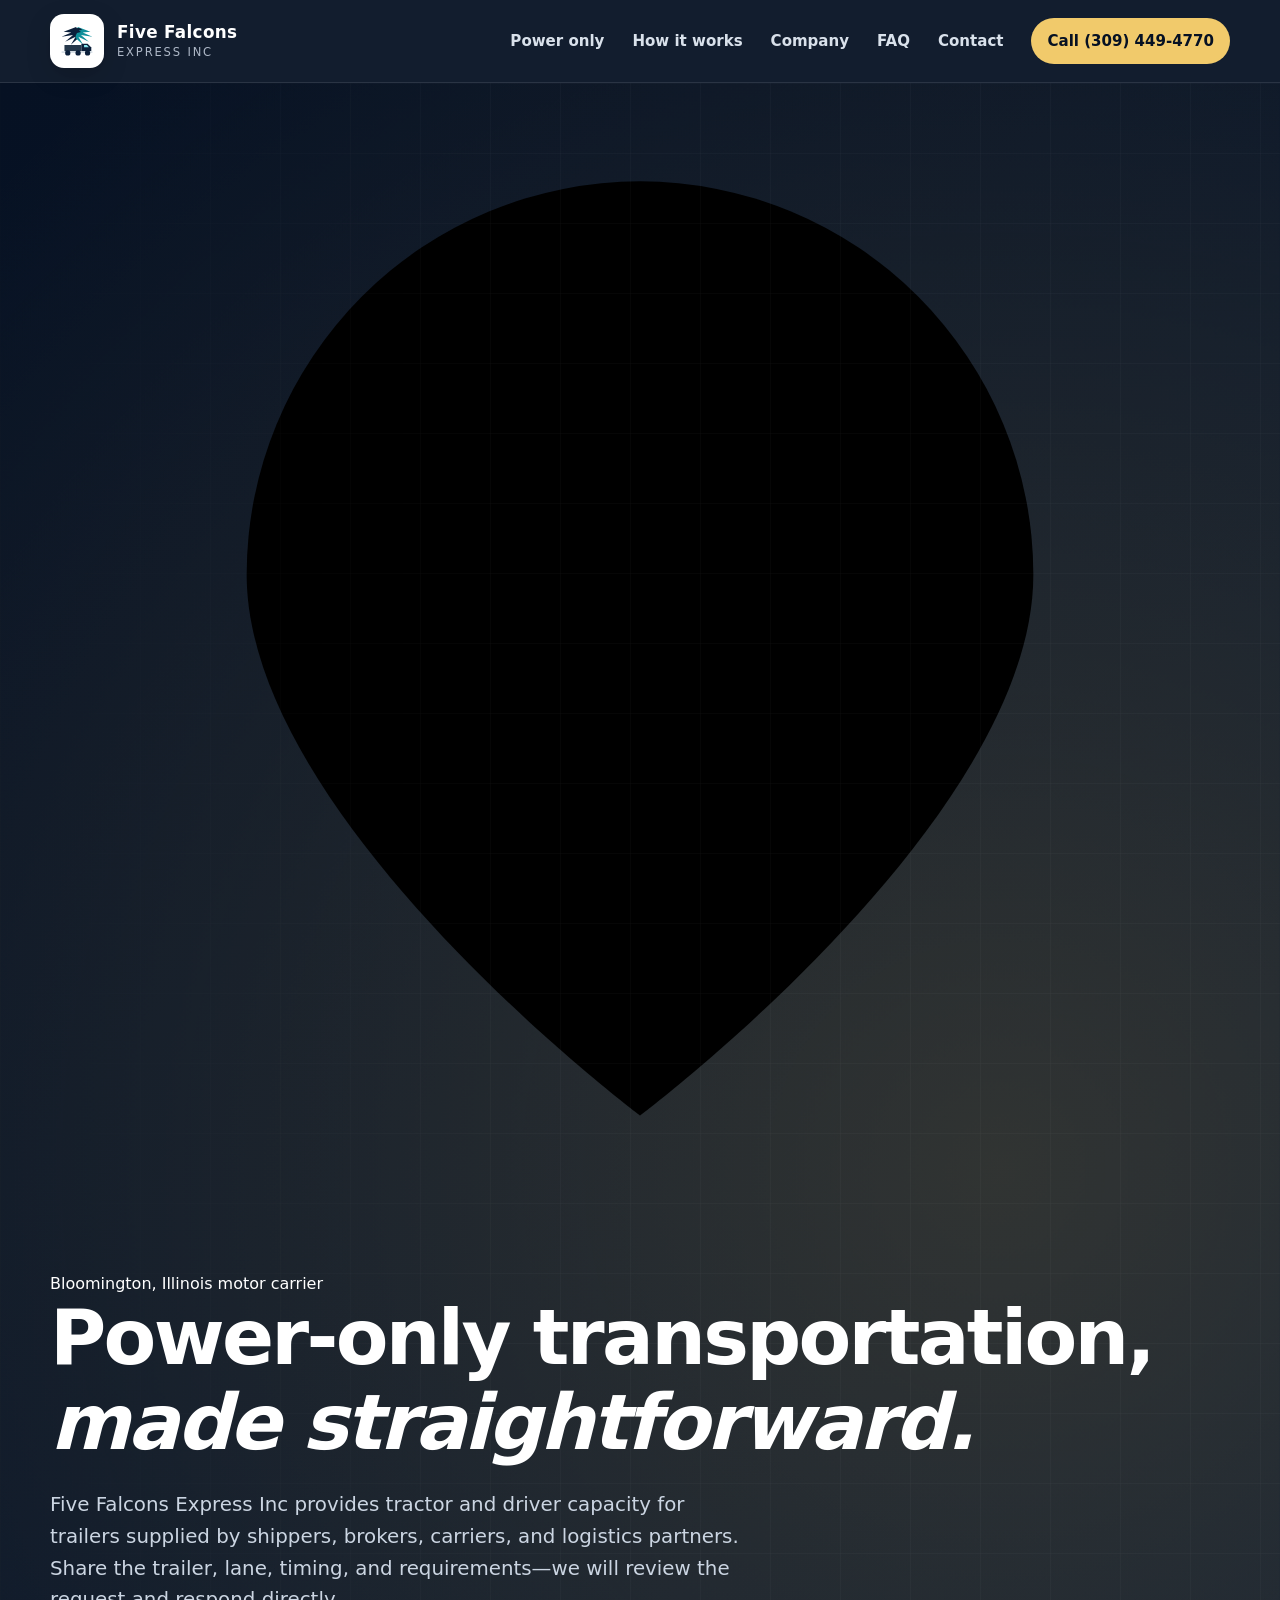
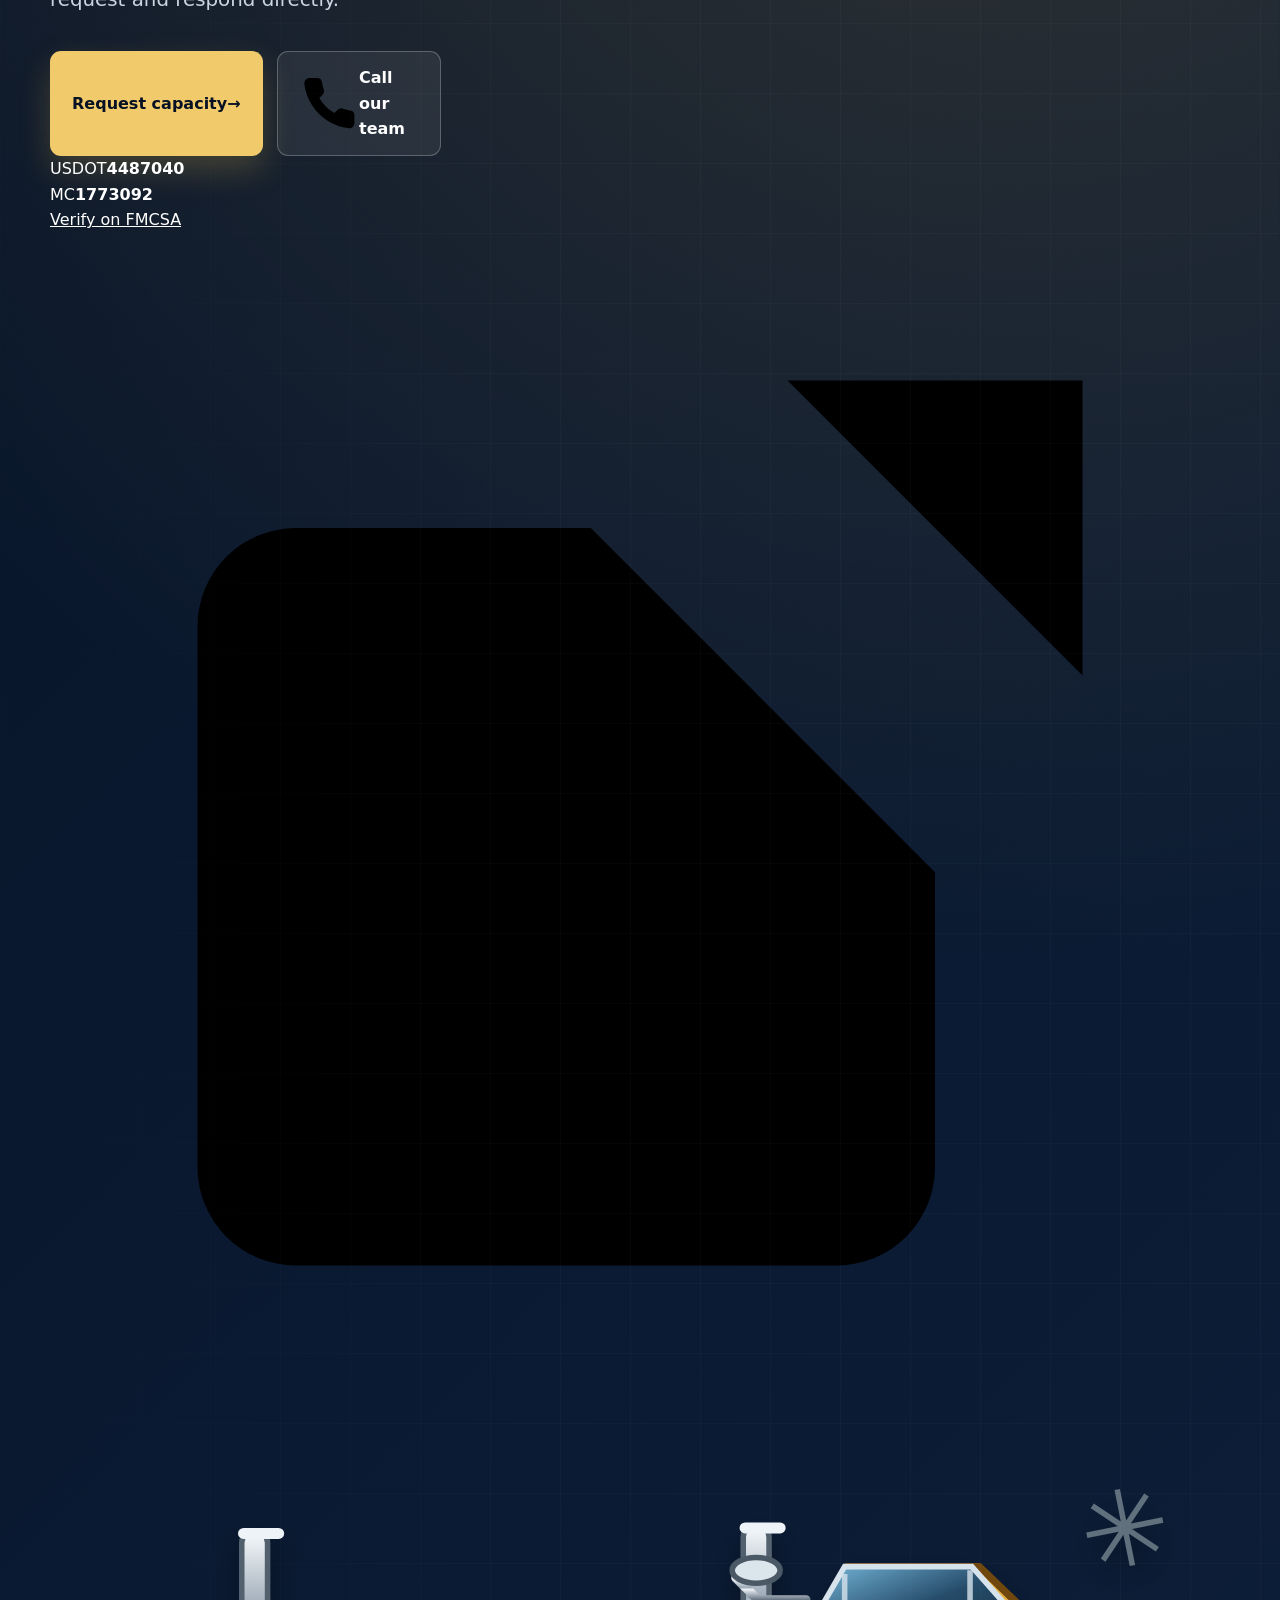
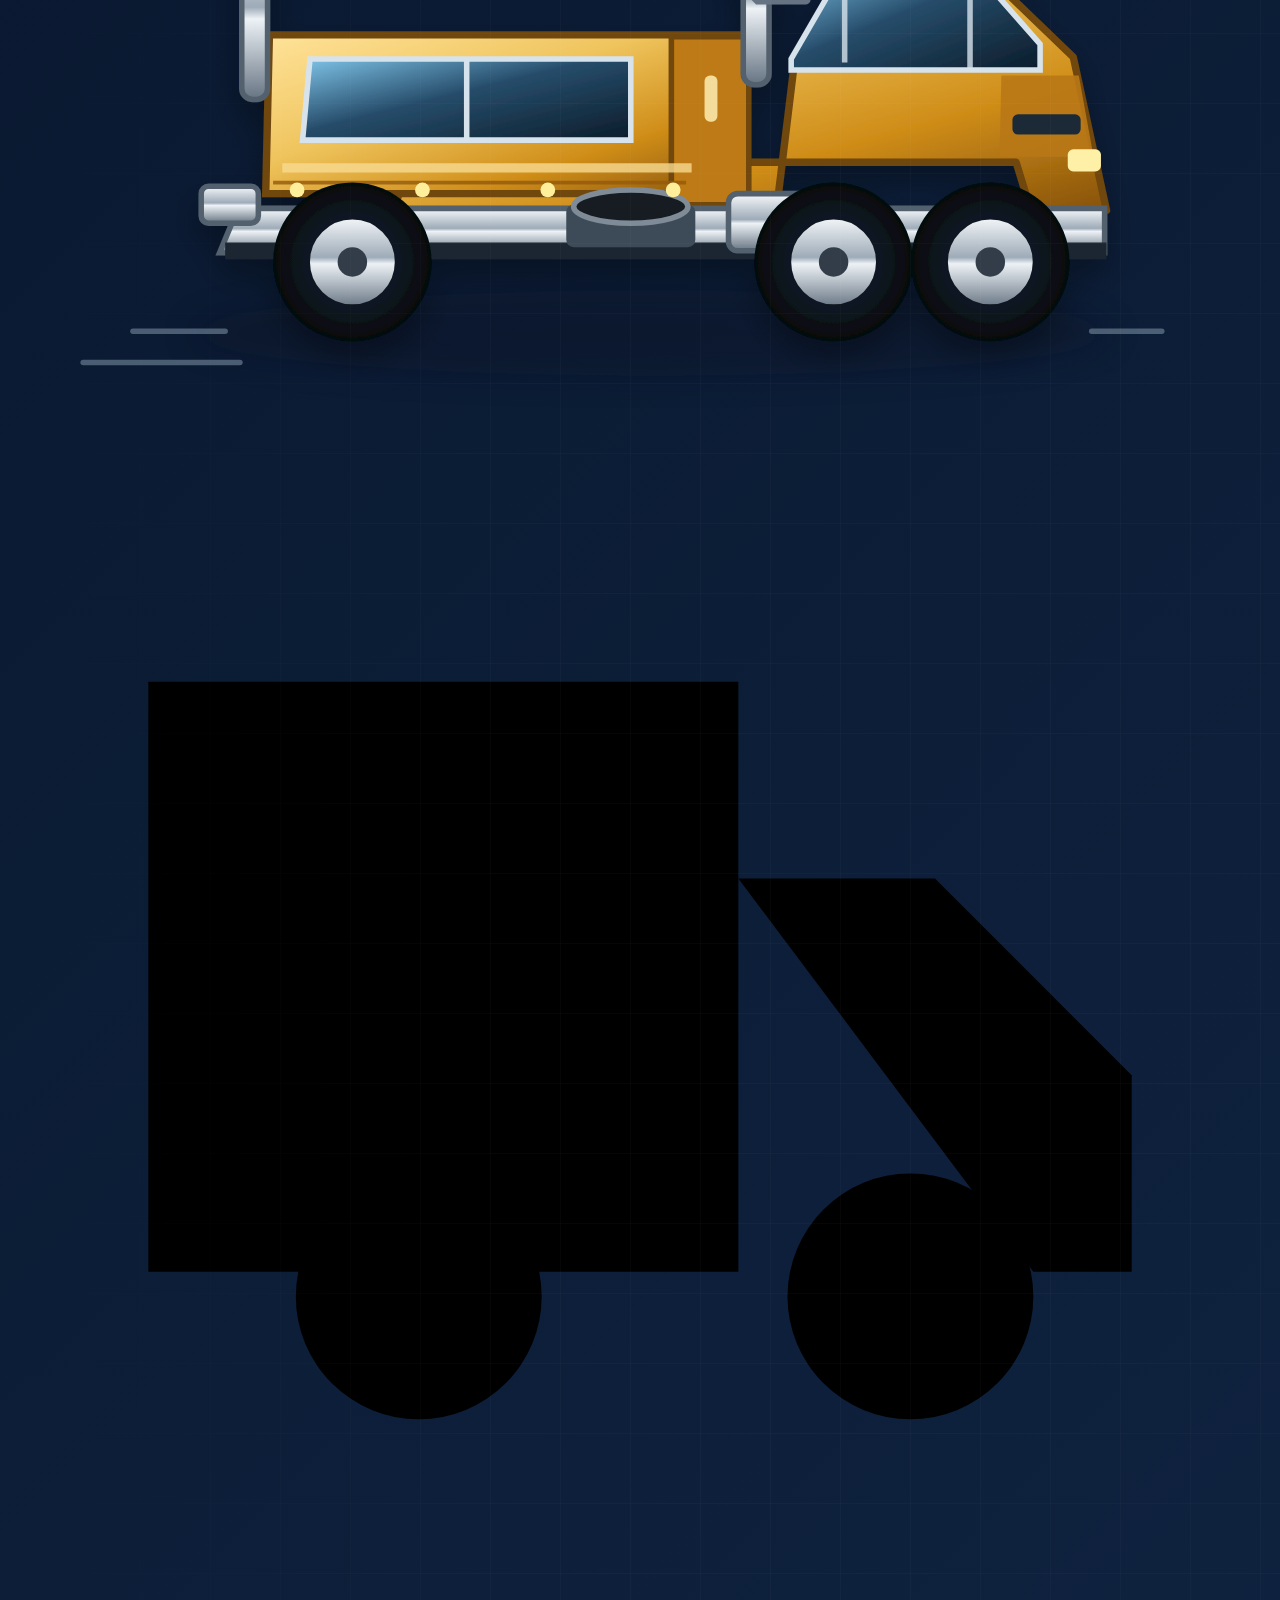
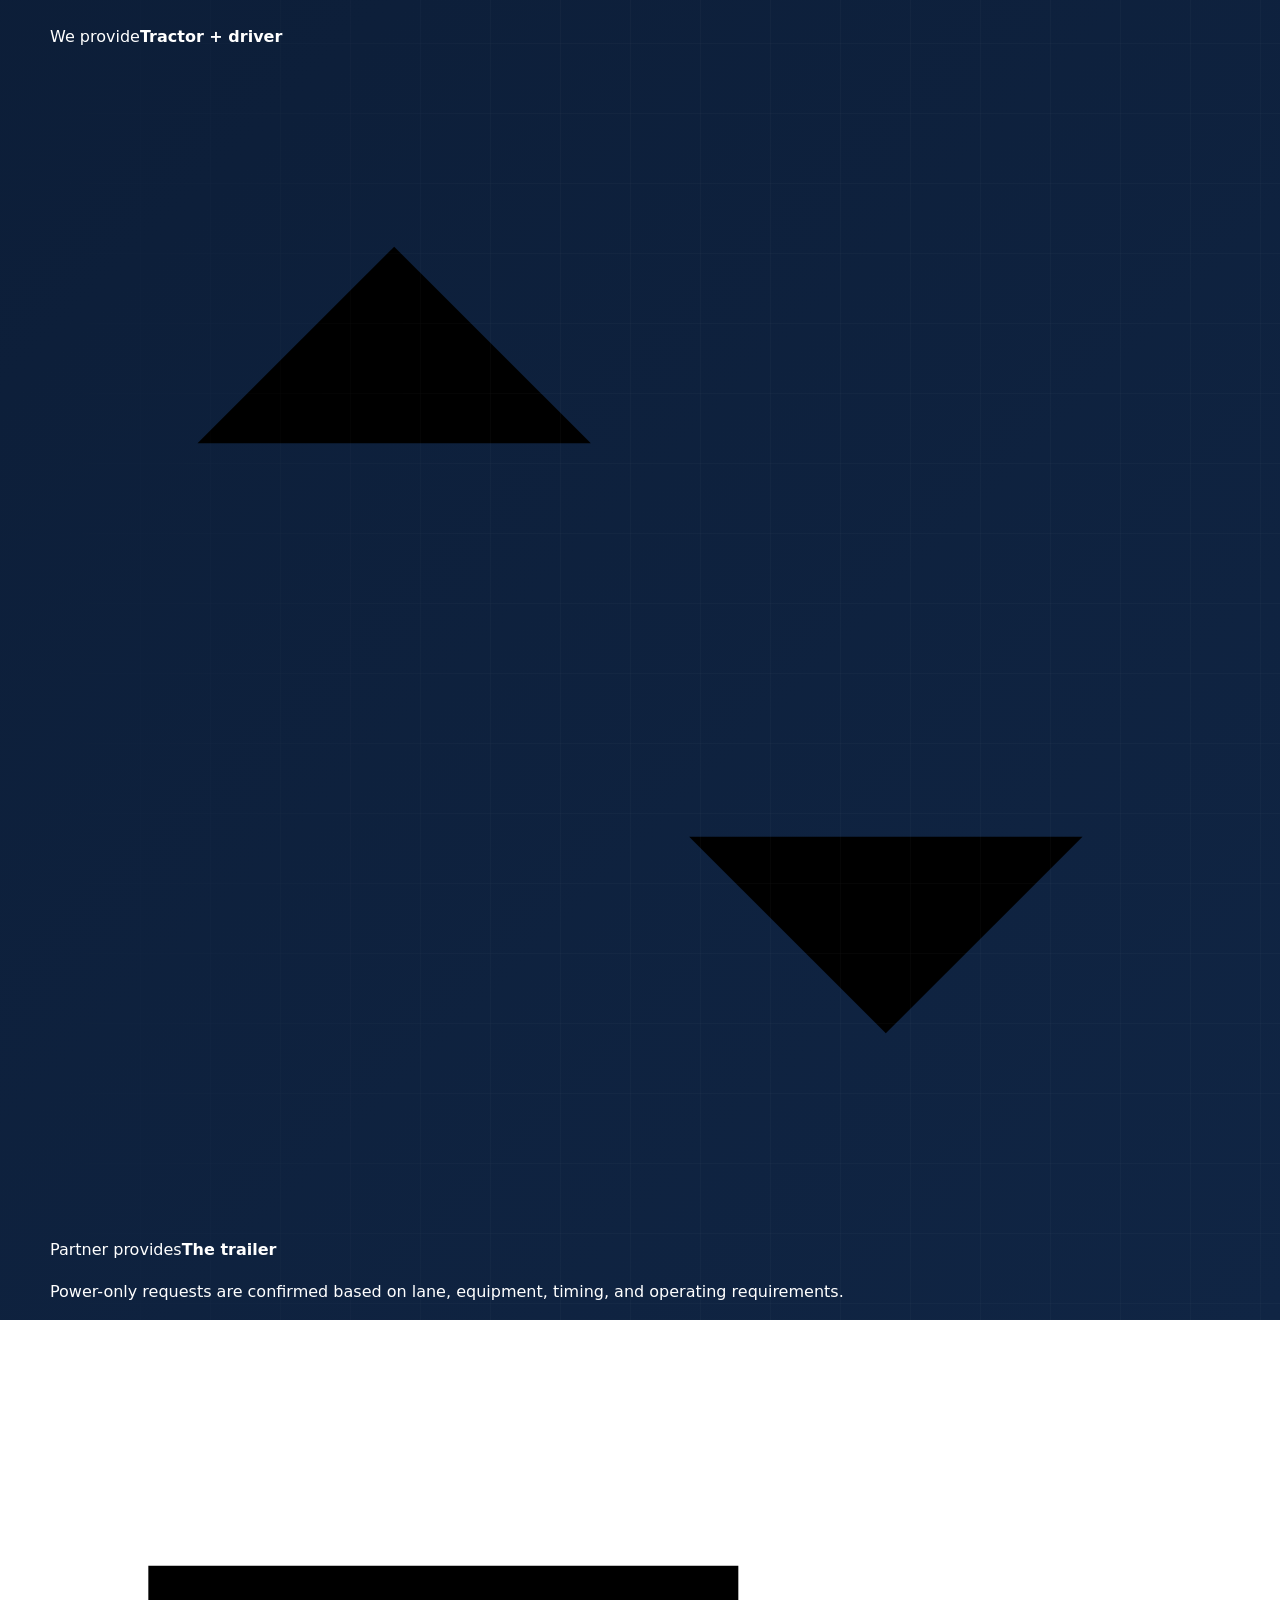
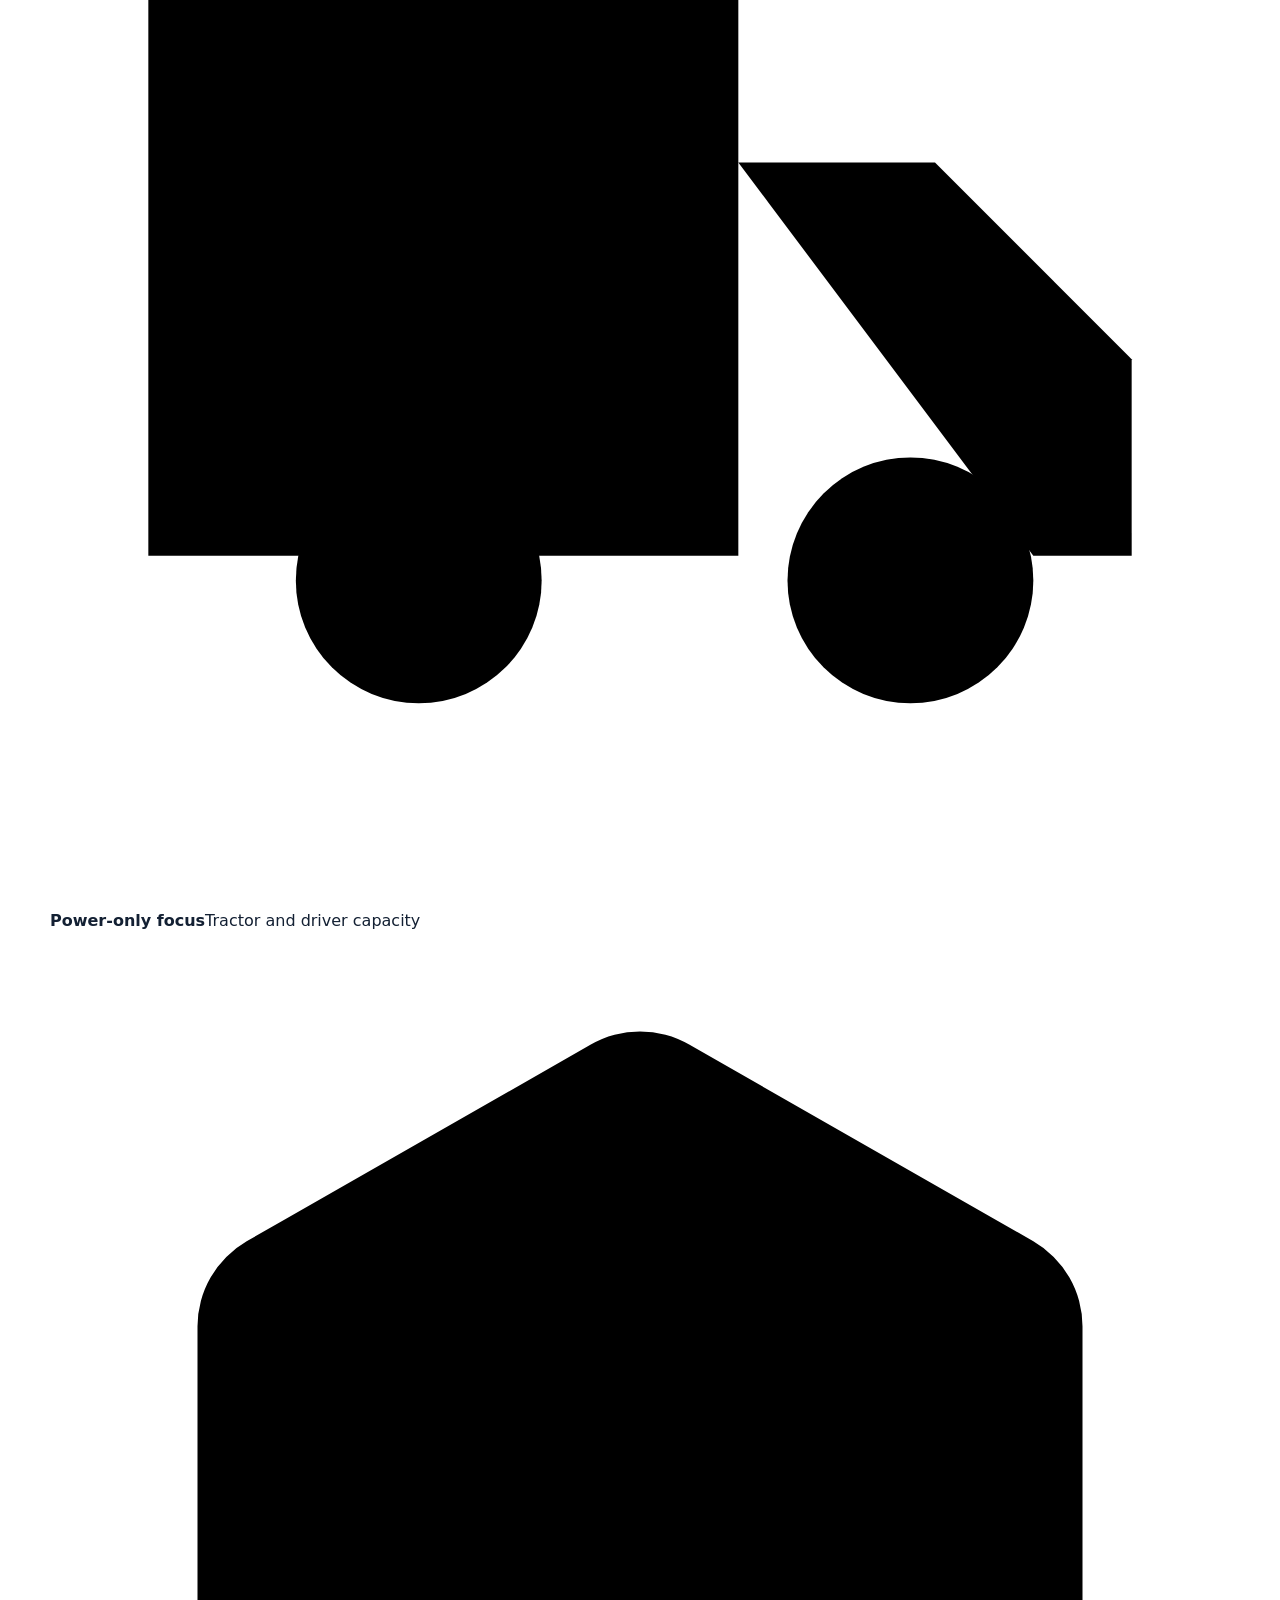
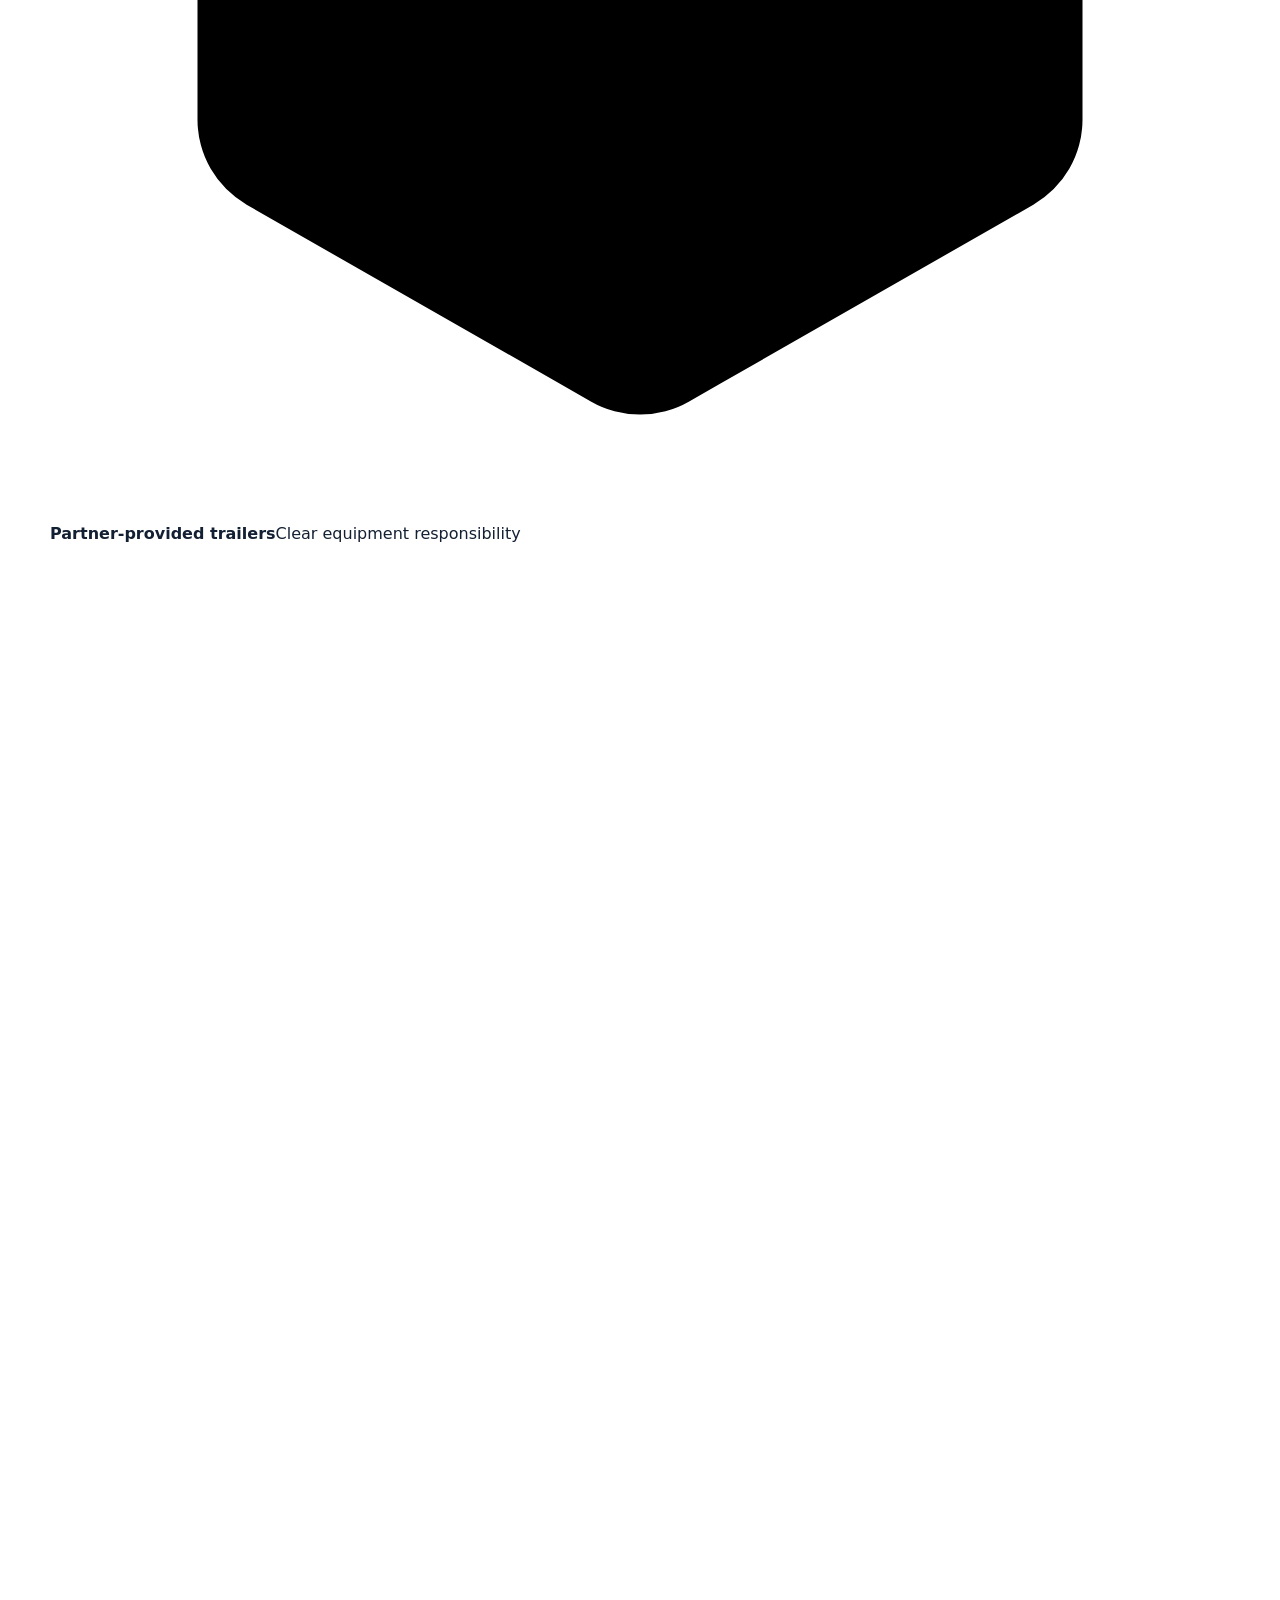
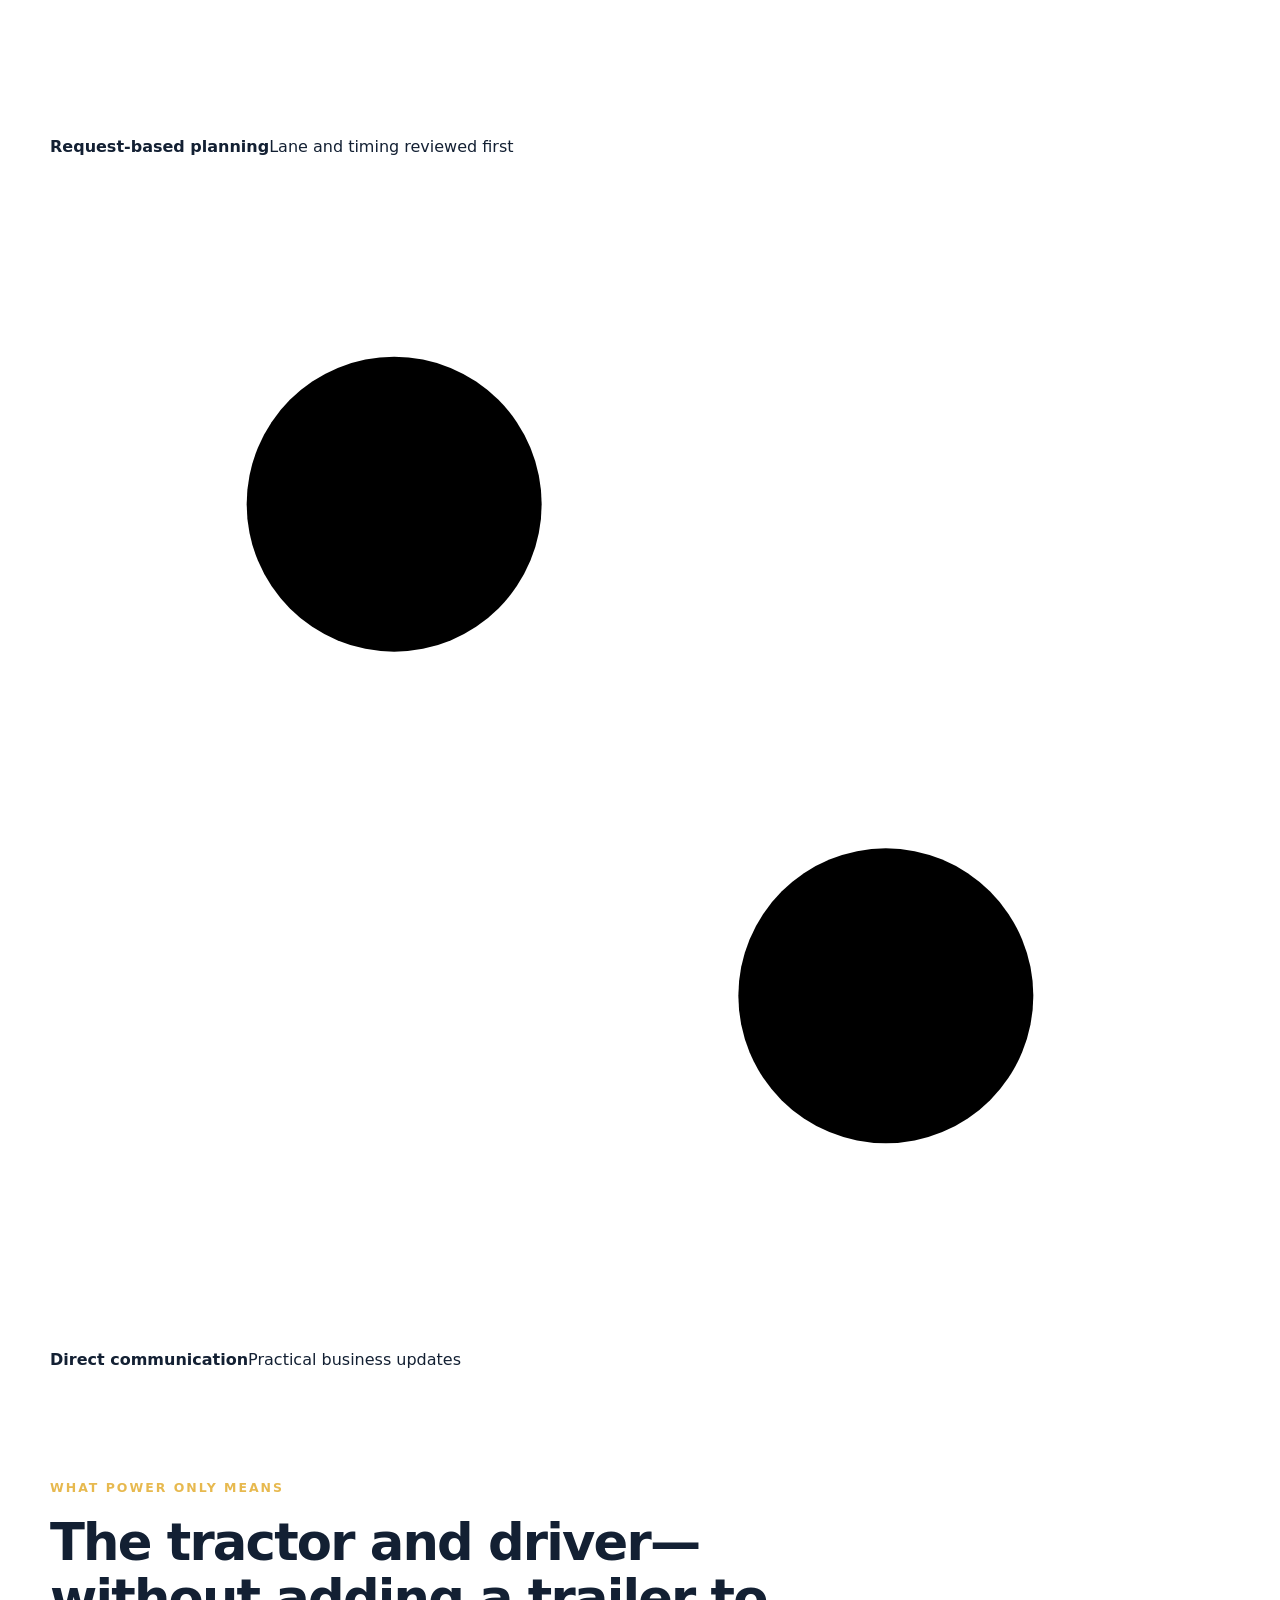
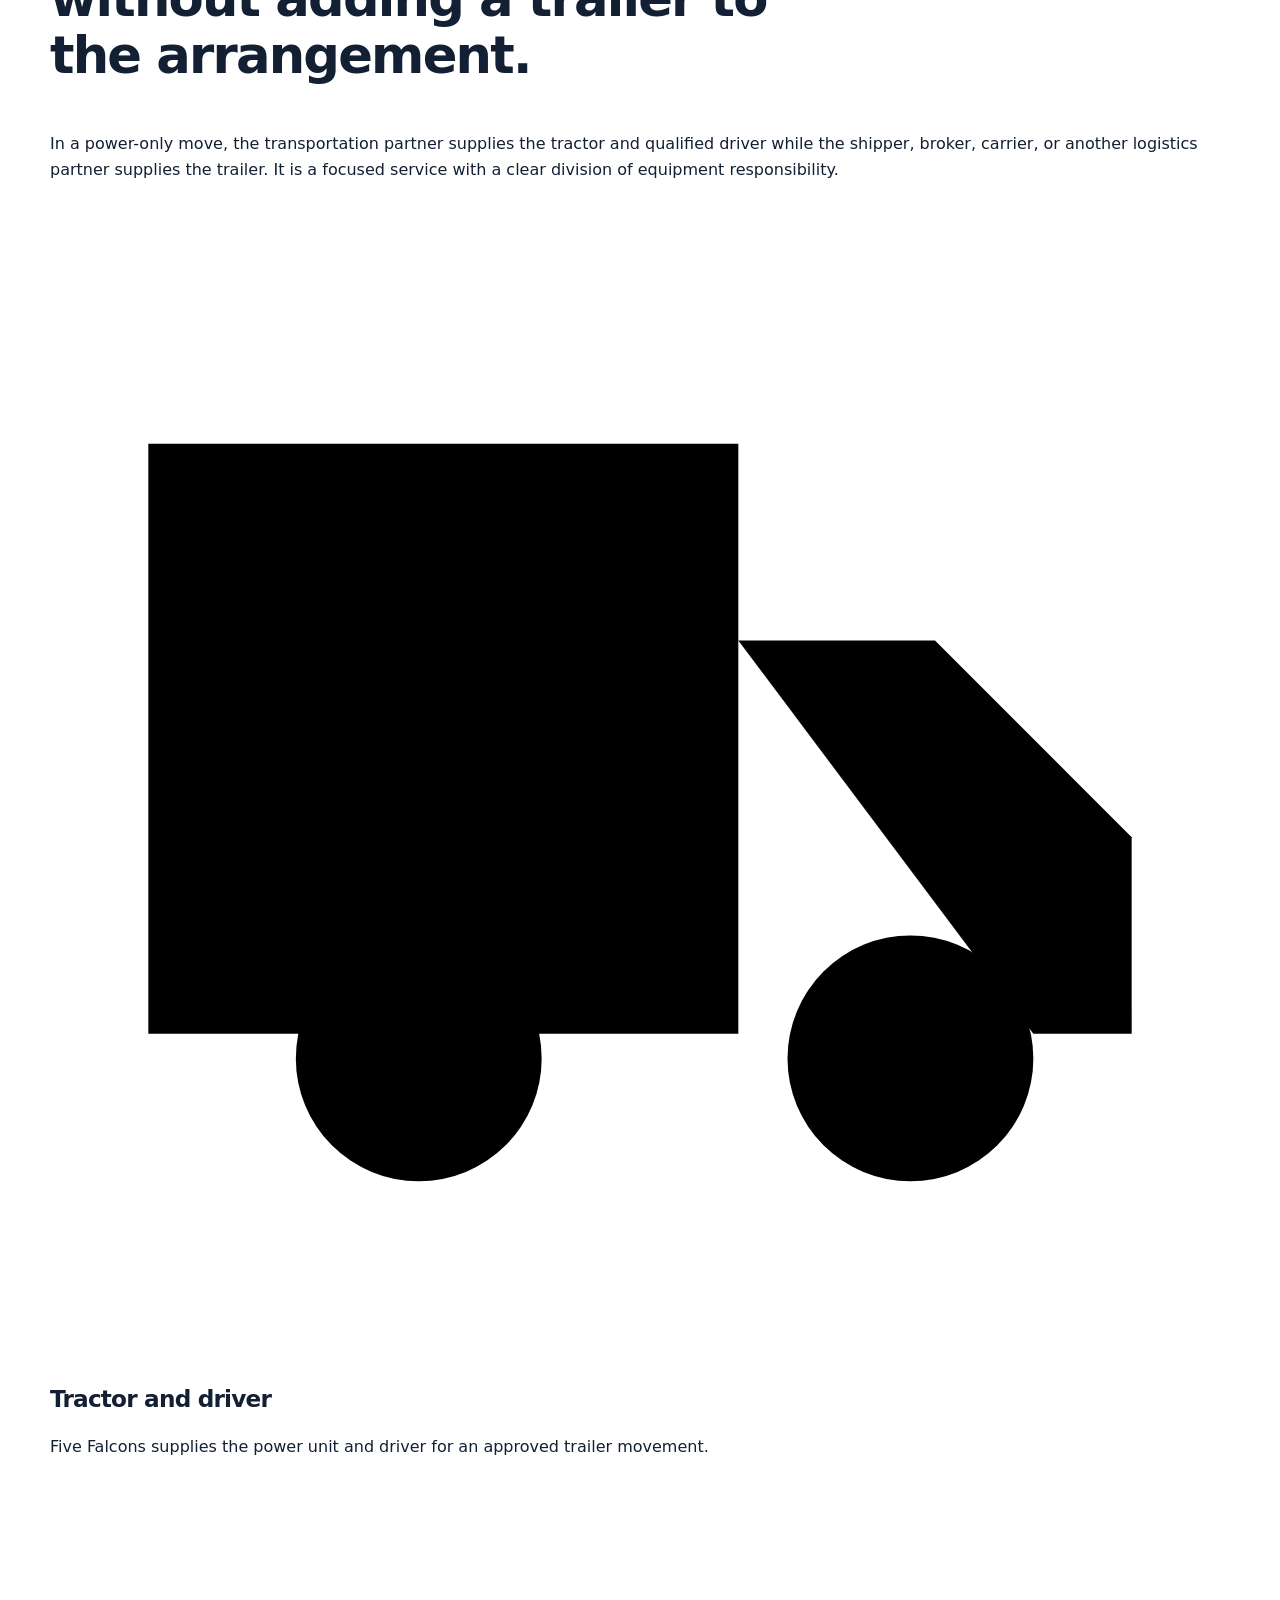
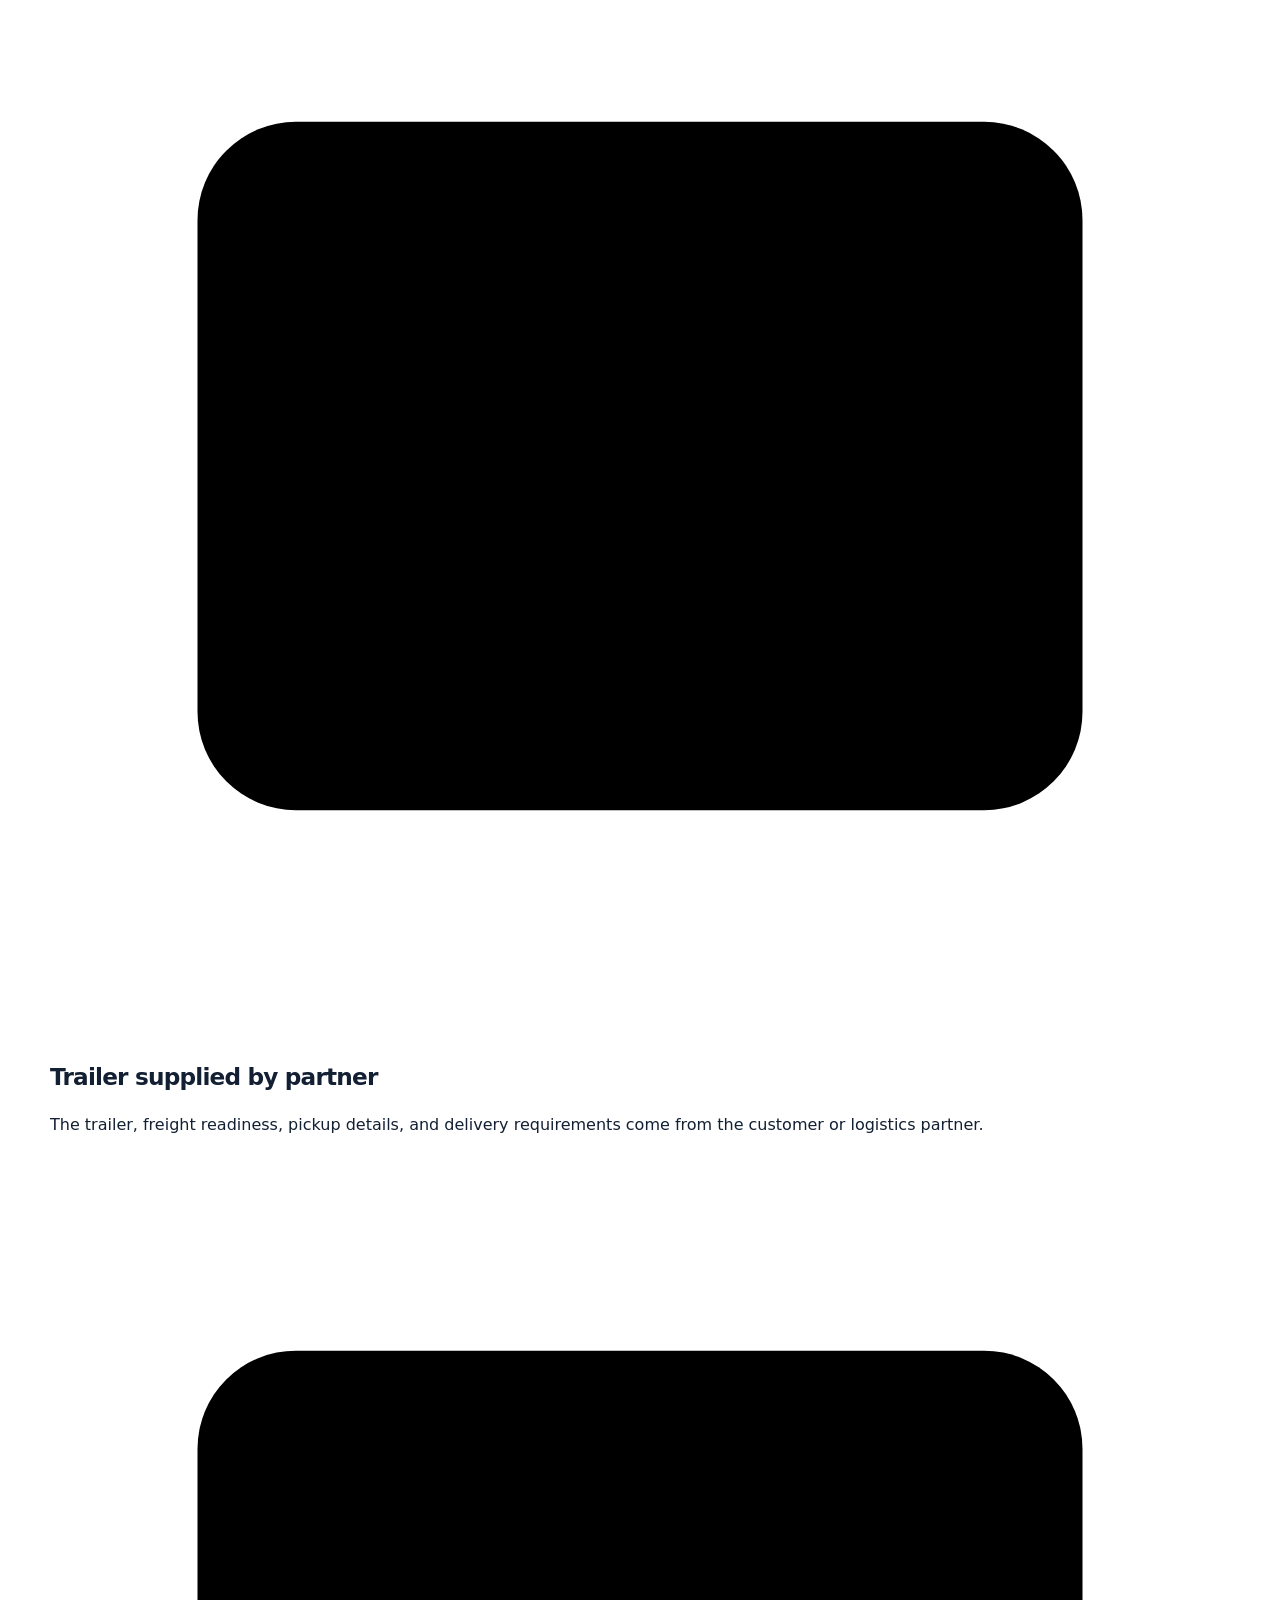
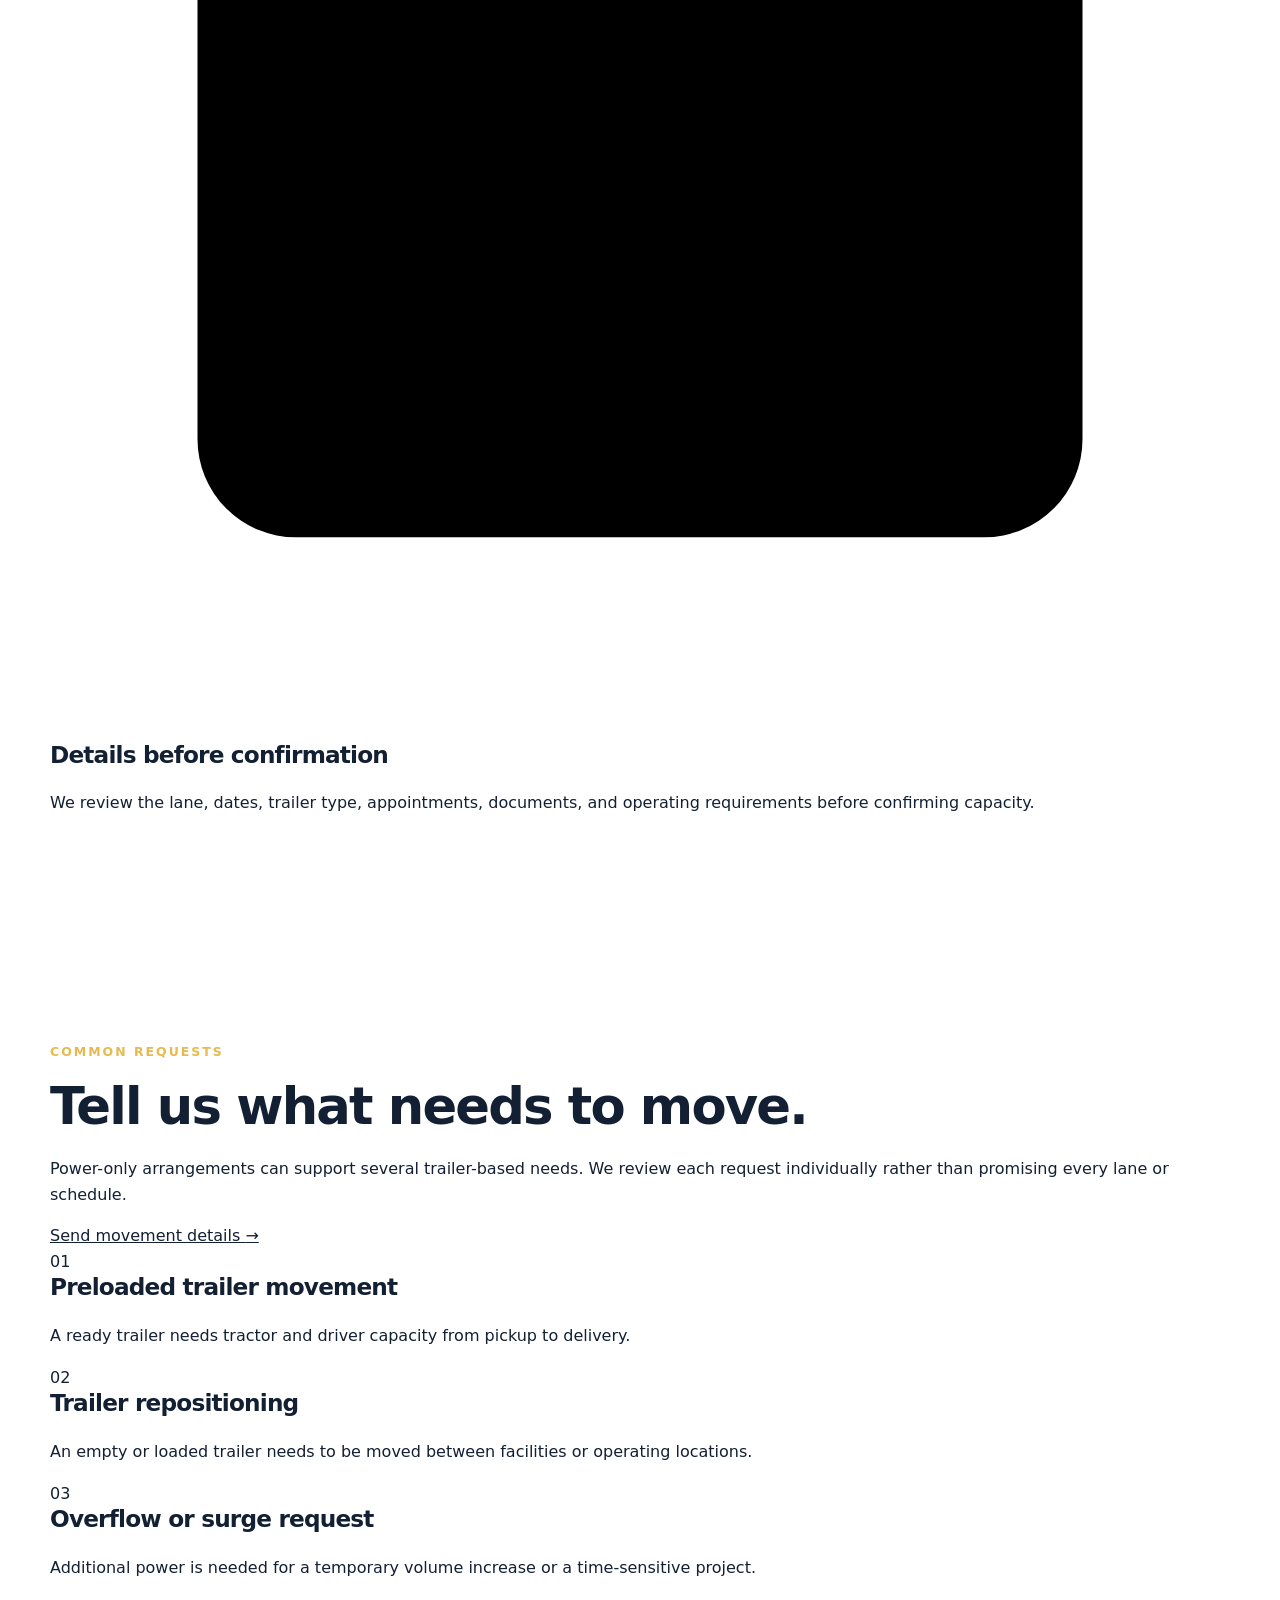
==== index.html @ 759c9b16 "Rebuild homepage around clear power-only positioning" ====
<!doctype html>
<html lang="en">
<head>
  <meta charset="utf-8">
  <meta name="viewport" content="width=device-width, initial-scale=1">
  <meta name="description" content="Five Falcons Express Inc provides power-only tractor and driver capacity for partner-provided trailers. Request capacity or contact our Bloomington, Illinois team.">
  <meta name="theme-color" content="#071426">
  <meta property="og:title" content="Five Falcons Express Inc | Power-Only Trucking">
  <meta property="og:description" content="Straightforward power-only transportation for shippers, brokers, carriers, and logistics partners.">
  <meta property="og:type" content="website">
  <meta property="og:url" content="https://www.fivefalconsexpress.com/">
  <title>Power-Only Trucking | Five Falcons Express Inc</title>
  <link rel="canonical" href="https://www.fivefalconsexpress.com/">
  <link rel="icon" href="favicon.svg" type="image/svg+xml">
  <link rel="stylesheet" href="styles.css">
  <link rel="stylesheet" href="site-refresh.css">
  <script type="application/ld+json">
  {
    "@context": "https://schema.org",
    "@type": "Organization",
    "name": "Five Falcons Express Inc",
    "alternateName": "Five Falcons",
    "url": "https://www.fivefalconsexpress.com/",
    "telephone": "+1-309-449-4770",
    "email": "info@fivefalconsexpress.com",
    "address": {
      "@type": "PostalAddress",
      "streetAddress": "501 Fox Hill Circle, Apt G",
      "addressLocality": "Bloomington",
      "addressRegion": "IL",
      "postalCode": "61701",
      "addressCountry": "US"
    },
    "identifier": [
      {"@type": "PropertyValue", "propertyID": "USDOT", "value": "4487040"},
      {"@type": "PropertyValue", "propertyID": "MC", "value": "1773092"}
    ]
  }
  </script>
  <script defer src="script.js"></script>
</head>
<body class="home-page">
  <a class="skip-link" href="#main-content">Skip to main content</a>

  <header class="site-header" id="top">
    <div class="container nav-wrap">
      <a class="brand" href="#top" aria-label="Five Falcons home">
        <span class="brand-mark" aria-hidden="true">5F</span>
        <span class="brand-copy"><strong>Five Falcons</strong><small>Express Inc</small></span>
      </a>

      <button class="menu-toggle" type="button" aria-controls="primary-navigation" aria-expanded="false">
        <span class="sr-only">Open navigation menu</span>
        <span></span><span></span><span></span>
      </button>

      <nav id="primary-navigation" class="primary-nav" aria-label="Primary navigation">
        <a href="#power-only">Power only</a>
        <a href="#process">How it works</a>
        <a href="#company">Company</a>
        <a href="#faq">FAQ</a>
        <a href="#contact">Contact</a>
        <a class="nav-phone" href="tel:+13094494770">Call (309) 449-4770</a>
      </nav>
    </div>
  </header>

  <main id="main-content">
    <section class="hero" aria-labelledby="hero-title">
      <div class="hero-grid-pattern" aria-hidden="true"></div>
      <div class="container hero-layout">
        <div class="hero-copy reveal">
          <div class="hero-kicker">
            <svg class="icon" viewBox="0 0 24 24" aria-hidden="true"><path d="M20 10c0 5-8 11-8 11S4 15 4 10a8 8 0 1 1 16 0Z"/><circle cx="12" cy="10" r="2.5"/></svg>
            Bloomington, Illinois motor carrier
          </div>
          <h1 id="hero-title">Power-only transportation, <em>made straightforward.</em></h1>
          <p class="hero-lead">Five Falcons Express Inc provides tractor and driver capacity for trailers supplied by shippers, brokers, carriers, and logistics partners. Share the trailer, lane, timing, and requirements—we will review the request and respond directly.</p>
          <div class="hero-actions">
            <a class="button button-primary" href="#contact">Request capacity <span aria-hidden="true">→</span></a>
            <a class="button button-secondary" href="tel:+13094494770">
              <svg class="button-icon" viewBox="0 0 24 24" aria-hidden="true"><path d="M22 16.92v3a2 2 0 0 1-2.18 2 19.8 19.8 0 0 1-8.63-3.07 19.5 19.5 0 0 1-6-6A19.8 19.8 0 0 1 2.12 4.18 2 2 0 0 1 4.11 2h3a2 2 0 0 1 2 1.72c.13.96.36 1.9.69 2.8a2 2 0 0 1-.45 2.11L8.09 9.91a16 16 0 0 0 6 6l1.28-1.28a2 2 0 0 1 2.11-.45c.9.33 1.84.56 2.8.69A2 2 0 0 1 22 16.92Z"/></svg>
              Call our team
            </a>
          </div>
          <div class="credential-row" aria-label="Company credentials">
            <div><span>USDOT</span><strong>4487040</strong></div>
            <div><span>MC</span><strong>1773092</strong></div>
            <a href="https://safer.fmcsa.dot.gov/query.asp?original_query_param=NAME&amp;original_query_string=FIVE+FALCONS+EXPRESS+INC&amp;query_param=USDOT&amp;query_string=4487040&amp;query_type=queryCarrierSnapshot&amp;searchtype=ANY" target="_blank" rel="noopener">
              Verify on FMCSA
              <svg class="external-icon" viewBox="0 0 24 24" aria-hidden="true"><path d="M15 3h6v6"/><path d="M10 14 21 3"/><path d="M18 13v6a2 2 0 0 1-2 2H5a2 2 0 0 1-2-2V8a2 2 0 0 1 2-2h6"/></svg>
            </a>
          </div>
        </div>

        <div class="hero-media reveal" aria-label="Illustration of a power-only semi tractor">
          <div class="truck-stage">
            <div class="stage-glow" aria-hidden="true"></div>
            <div class="stage-route" aria-hidden="true"><span></span><span></span><span></span></div>
            <img src="assets/realistic-power-only-tractor.svg" alt="Gold power-only semi tractor" decoding="async">
            <div class="floating-card floating-card-one">
              <svg class="icon" viewBox="0 0 24 24" aria-hidden="true"><path d="M10 17h4V5H2v12h3"/><path d="M14 9h4l4 4v4h-2"/><circle cx="7.5" cy="17.5" r="2.5"/><circle cx="17.5" cy="17.5" r="2.5"/></svg>
              <div><span>We provide</span><strong>Tractor + driver</strong></div>
            </div>
            <div class="floating-card floating-card-two">
              <svg class="icon" viewBox="0 0 24 24" aria-hidden="true"><path d="m21 16-4 4-4-4"/><path d="M17 20V4"/><path d="m3 8 4-4 4 4"/><path d="M7 4v16"/></svg>
              <div><span>Partner provides</span><strong>The trailer</strong></div>
            </div>
          </div>
          <p class="media-note">Power-only requests are confirmed based on lane, equipment, timing, and operating requirements.</p>
        </div>
      </div>
    </section>

    <section class="trust-band" aria-label="Five Falcons service principles">
      <div class="container trust-cards">
        <article>
          <svg class="icon" viewBox="0 0 24 24" aria-hidden="true"><path d="M10 17h4V5H2v12h3"/><path d="M14 9h4l4 4v4h-2"/><circle cx="7.5" cy="17.5" r="2.5"/><circle cx="17.5" cy="17.5" r="2.5"/></svg>
          <div><strong>Power-only focus</strong><span>Tractor and driver capacity</span></div>
        </article>
        <article>
          <svg class="icon" viewBox="0 0 24 24" aria-hidden="true"><path d="M21 16V8a2 2 0 0 0-1-1.73l-7-4a2 2 0 0 0-2 0l-7 4A2 2 0 0 0 3 8v8a2 2 0 0 0 1 1.73l7 4a2 2 0 0 0 2 0l7-4A2 2 0 0 0 21 16Z"/><path d="m3.3 7 8.7 5 8.7-5"/><path d="M12 22V12"/></svg>
          <div><strong>Partner-provided trailers</strong><span>Clear equipment responsibility</span></div>
        </article>
        <article>
          <svg class="icon" viewBox="0 0 24 24" aria-hidden="true"><path d="M8 6h13"/><path d="M8 12h13"/><path d="M8 18h13"/><path d="M3 6h.01"/><path d="M3 12h.01"/><path d="M3 18h.01"/></svg>
          <div><strong>Request-based planning</strong><span>Lane and timing reviewed first</span></div>
        </article>
        <article>
          <svg class="icon" viewBox="0 0 24 24" aria-hidden="true"><path d="M20 7h-9"/><path d="M14 17H5"/><circle cx="17" cy="17" r="3"/><circle cx="7" cy="7" r="3"/></svg>
          <div><strong>Direct communication</strong><span>Practical business updates</span></div>
        </article>
      </div>
    </section>

    <section class="section power-section" id="power-only">
      <div class="container split-heading">
        <div class="section-heading reveal">
          <p class="eyebrow">What power only means</p>
          <h2>The tractor and driver—without adding a trailer to the arrangement.</h2>
        </div>
        <div class="section-intro reveal">
          <p>In a power-only move, the transportation partner supplies the tractor and qualified driver while the shipper, broker, carrier, or another logistics partner supplies the trailer. It is a focused service with a clear division of equipment responsibility.</p>
        </div>
      </div>

      <div class="container feature-grid">
        <article class="feature-card reveal">
          <span class="icon-box"><svg class="icon" viewBox="0 0 24 24" aria-hidden="true"><path d="M10 17h4V5H2v12h3"/><path d="M14 9h4l4 4v4h-2"/><circle cx="7.5" cy="17.5" r="2.5"/><circle cx="17.5" cy="17.5" r="2.5"/></svg></span>
          <h3>Tractor and driver</h3>
          <p>Five Falcons supplies the power unit and driver for an approved trailer movement.</p>
        </article>
        <article class="feature-card reveal">
          <span class="icon-box"><svg class="icon" viewBox="0 0 24 24" aria-hidden="true"><rect width="18" height="14" x="3" y="5" rx="2"/><path d="M3 10h18"/><path d="M8 5v14"/></svg></span>
          <h3>Trailer supplied by partner</h3>
          <p>The trailer, freight readiness, pickup details, and delivery requirements come from the customer or logistics partner.</p>
        </article>
        <article class="feature-card reveal">
          <span class="icon-box"><svg class="icon" viewBox="0 0 24 24" aria-hidden="true"><path d="M9 11h6"/><path d="M9 15h4"/><path d="M19 4H5a2 2 0 0 0-2 2v12a2 2 0 0 0 2 2h14a2 2 0 0 0 2-2V6a2 2 0 0 0-2-2Z"/><path d="M8 4V2"/><path d="M16 4V2"/></svg></span>
          <h3>Details before confirmation</h3>
          <p>We review the lane, dates, trailer type, appointments, documents, and operating requirements before confirming capacity.</p>
        </article>
      </div>
    </section>

    <section class="section use-cases-section">
      <div class="container use-cases-layout">
        <div class="use-cases-copy reveal">
          <p class="eyebrow">Common requests</p>
          <h2>Tell us what needs to move.</h2>
          <p>Power-only arrangements can support several trailer-based needs. We review each request individually rather than promising every lane or schedule.</p>
          <a class="text-link" href="#contact">Send movement details <span aria-hidden="true">→</span></a>
        </div>
        <div class="use-case-list">
          <article class="reveal"><span>01</span><div><h3>Preloaded trailer movement</h3><p>A ready trailer needs tractor and driver capacity from pickup to delivery.</p></div></article>
          <article class="reveal"><span>02</span><div><h3>Trailer repositioning</h3><p>An empty or loaded trailer needs to be moved between facilities or operating locations.</p></div></article>
          <article class="reveal"><span>03</span><div><h3>Overflow or surge request</h3><p>Additional power is needed for a temporary volume increase or a time-sensitive project.</p></div></article>
          <article class="reveal"><span>04</span><div><h3>Recurring lane discussion</h3><p>A logistics partner wants to review repeated trailer movements and operating expectations.</p></div></article>
        </div>
      </div>
    </section>

    <section class="section process-section" id="process">
      <div class="container section-heading centered reveal">
        <p class="eyebrow">How it works</p>
        <h2>A simple path from request to completed movement.</h2>
        <p>Clear information at the beginning helps both sides determine whether the move is a good operational fit.</p>
      </div>
      <ol class="container process-grid" aria-label="Power-only transportation process">
        <li class="reveal">
          <span class="step-number">01</span>
          <svg class="icon" viewBox="0 0 24 24" aria-hidden="true"><path d="M14 2H6a2 2 0 0 0-2 2v16a2 2 0 0 0 2 2h12a2 2 0 0 0 2-2V8Z"/><path d="M14 2v6h6"/><path d="M8 13h8"/><path d="M8 17h5"/></svg>
          <h3>Share the details</h3>
          <p>Send the pickup, delivery, trailer, dates, appointments, and special requirements.</p>
        </li>
        <li class="reveal">
          <span class="step-number">02</span>
          <svg class="icon" viewBox="0 0 24 24" aria-hidden="true"><path d="M3 6h18"/><path d="M7 12h10"/><path d="M10 18h4"/></svg>
          <h3>We review the fit</h3>
          <p>We evaluate availability, lane, timing, equipment compatibility, and operating conditions.</p>
        </li>
        <li class="reveal">
          <span class="step-number">03</span>
          <svg class="icon" viewBox="0 0 24 24" aria-hidden="true"><path d="M10 17h4V5H2v12h3"/><path d="M14 9h4l4 4v4h-2"/><circle cx="7.5" cy="17.5" r="2.5"/><circle cx="17.5" cy="17.5" r="2.5"/></svg>
          <h3>Confirm and move</h3>
          <p>Once confirmed, the driver connects to the assigned trailer and performs the movement.</p>
        </li>
        <li class="reveal">
          <span class="step-number">04</span>
          <svg class="icon" viewBox="0 0 24 24" aria-hidden="true"><path d="m9 11 3 3L22 4"/><path d="M21 12v7a2 2 0 0 1-2 2H5a2 2 0 0 1-2-2V5a2 2 0 0 1 2-2h11"/></svg>
          <h3>Complete and update</h3>
          <p>Delivery status and applicable documents are communicated according to the arrangement.</p>
        </li>
      </ol>
    </section>

    <section class="section company-section" id="company">
      <div class="container company-layout">
        <div class="company-copy reveal">
          <p class="eyebrow">About Five Falcons</p>
          <h2>A new carrier should earn trust with clarity—not inflated claims.</h2>
          <p>Five Falcons Express Inc is an Illinois-based motor carrier focused on power-only transportation. We keep the website straightforward: what we provide, what information we need, how to contact us, and where to verify our public operating credentials.</p>
          <div class="company-actions">
            <a class="button button-primary" href="#contact">Contact Five Falcons</a>
            <a class="button button-outline" href="https://safer.fmcsa.dot.gov/query.asp?original_query_param=NAME&amp;original_query_string=FIVE+FALCONS+EXPRESS+INC&amp;query_param=USDOT&amp;query_string=4487040&amp;query_type=queryCarrierSnapshot&amp;searchtype=ANY" target="_blank" rel="noopener">View FMCSA record</a>
          </div>
        </div>
        <div class="company-panel reveal">
          <div class="panel-heading"><span>Company information</span><strong>Public and easy to verify</strong></div>
          <dl>
            <div><dt>Legal name</dt><dd>Five Falcons Express Inc</dd></div>
            <div><dt>DBA</dt><dd>Five Falcons</dd></div>
            <div><dt>USDOT</dt><dd>4487040</dd></div>
            <div><dt>MC</dt><dd>1773092</dd></div>
            <div><dt>Location</dt><dd>Bloomington, Illinois</dd></div>
            <div><dt>Service focus</dt><dd>Power-only transportation</dd></div>
          </dl>
        </div>
      </div>
    </section>

    <section class="section faq-section" id="faq">
      <div class="container faq-layout">
        <div class="faq-heading reveal">
          <p class="eyebrow">Frequently asked questions</p>
          <h2>Useful answers before you contact us.</h2>
          <p>Have a different question? Call or send the details through the contact form.</p>
        </div>
        <div class="faq-list reveal">
          <details open>
            <summary>What is power-only trucking?<span aria-hidden="true">+</span></summary>
            <p>Power-only trucking means the carrier provides the tractor and driver while another party supplies the trailer. The trailer may be loaded or empty depending on the arranged movement.</p>
          </details>
          <details>
            <summary>Who provides the trailer?<span aria-hidden="true">+</span></summary>
            <p>The shipper, broker, carrier, customer, or another logistics partner provides the trailer and the trailer-related operating details.</p>
          </details>
          <details>
            <summary>What information should I send?<span aria-hidden="true">+</span></summary>
            <p>Include pickup and delivery locations, dates and appointment times, trailer type and condition, whether it is loaded or empty, required documents, and any special instructions.</p>
          </details>
          <details>
            <summary>Do you guarantee every lane or date?<span aria-hidden="true">+</span></summary>
            <p>No. Capacity is confirmed only after we review the lane, timing, equipment, weather, operating conditions, and other requirements.</p>
          </details>
          <details>
            <summary>Can I receive SMS updates?<span aria-hidden="true">+</span></summary>
            <p>Yes, when you voluntarily provide a phone number and select the optional SMS consent checkbox. Message frequency may vary, message and data rates may apply, and you may reply STOP to opt out or HELP for assistance.</p>
          </details>
        </div>
      </div>
    </section>

    <section class="contact-section" id="contact">
      <div class="container contact-layout">
        <div class="contact-copy reveal">
          <p class="eyebrow">Request capacity</p>
          <h2>Send the trailer, lane, and timing.</h2>
          <p>Use the form for power-only capacity, trailer movements, an existing shipment, documents, or another business inquiry.</p>

          <address class="contact-methods">
            <a href="tel:+13094494770">
              <svg class="icon" viewBox="0 0 24 24" aria-hidden="true"><path d="M22 16.92v3a2 2 0 0 1-2.18 2 19.8 19.8 0 0 1-8.63-3.07 19.5 19.5 0 0 1-6-6A19.8 19.8 0 0 1 2.12 4.18 2 2 0 0 1 4.11 2h3a2 2 0 0 1 2 1.72c.13.96.36 1.9.69 2.8a2 2 0 0 1-.45 2.11L8.09 9.91a16 16 0 0 0 6 6l1.28-1.28a2 2 0 0 1 2.11-.45c.9.33 1.84.56 2.8.69A2 2 0 0 1 22 16.92Z"/></svg>
              <span><small>Phone</small><strong>(309) 449-4770</strong></span>
            </a>
            <a href="mailto:info@fivefalconsexpress.com">
              <svg class="icon" viewBox="0 0 24 24" aria-hidden="true"><rect width="20" height="16" x="2" y="4" rx="2"/><path d="m22 7-8.97 5.7a1.94 1.94 0 0 1-2.06 0L2 7"/></svg>
              <span><small>Email</small><strong>info@fivefalconsexpress.com</strong></span>
            </a>
            <div>
              <svg class="icon" viewBox="0 0 24 24" aria-hidden="true"><path d="M20 10c0 5-8 11-8 11S4 15 4 10a8 8 0 1 1 16 0Z"/><circle cx="12" cy="10" r="2.5"/></svg>
              <span><small>Business address</small><strong>501 Fox Hill Circle, Apt G<br>Bloomington, IL 61701</strong></span>
            </div>
          </address>
        </div>

        <div class="form-panel reveal">
          <div class="form-panel-heading">
            <span>Business inquiry</span>
            <h3>Tell us about the movement</h3>
            <p>Required fields are marked with an asterisk.</p>
          </div>

          <form id="contact-form" action="https://formsubmit.co/info@fivefalconsexpress.com" method="POST">
            <input type="hidden" name="_subject" value="New Five Falcons website inquiry">
            <input type="hidden" name="_template" value="table">
            <input type="hidden" name="_captcha" value="true">
            <input type="hidden" name="_next" value="https://www.fivefalconsexpress.com/thank-you.html">
            <input type="hidden" name="submission_page" value="https://www.fivefalconsexpress.com/#contact">
            <input type="hidden" name="submitted_at" id="submitted-at" value="">
            <input type="hidden" name="sms_consent_language_version" value="Five Falcons informational and conversational SMS consent - 2026-07-21">
            <input class="honeypot" type="text" name="_honey" tabindex="-1" autocomplete="off" aria-hidden="true">

            <div class="form-row">
              <div class="field">
                <label for="name">Name <span aria-hidden="true">*</span></label>
                <input id="name" name="name" type="text" autocomplete="name" required>
              </div>
              <div class="field">
                <label for="company">Company</label>
                <input id="company" name="company" type="text" autocomplete="organization">
              </div>
            </div>

            <div class="form-row">
              <div class="field">
                <label for="email">Email <span aria-hidden="true">*</span></label>
                <input id="email" name="email" type="email" autocomplete="email" required>
              </div>
              <div class="field">
                <label for="phone">Phone number</label>
                <input id="phone" name="phone" type="tel" autocomplete="tel" inputmode="tel" aria-describedby="phone-help">
                <small id="phone-help">Optional unless you request a call or SMS response.</small>
              </div>
            </div>

            <div class="field">
              <label for="inquiry-type">Reason for contacting us</label>
              <select id="inquiry-type" name="inquiry_type">
                <option value="Power-only capacity">Power-only capacity</option>
                <option value="Trailer movement or repositioning">Trailer movement or repositioning</option>
                <option value="Existing shipment or documents">Existing shipment or documents</option>
                <option value="General business inquiry">General business inquiry</option>
              </select>
            </div>

            <div class="field">
              <label for="message">Movement details or message <span aria-hidden="true">*</span></label>
              <textarea id="message" name="message" rows="6" placeholder="Pickup, delivery, dates, trailer type, loaded or empty, appointments, and other requirements" required></textarea>
            </div>

            <div class="sms-consent">
              <label class="checkbox-label" for="sms-consent">
                <input id="sms-consent" name="sms_consent" type="checkbox" value="YES - User expressly opted in to informational and conversational SMS">
                <span>I consent to receive informational and conversational SMS messages from Five Falcons Express Inc at the phone number provided, including load updates, pickup and delivery status, appointment information, document requests, and account support. Messaging frequency may vary. Message and data rates may apply. Reply STOP to opt out. Reply HELP for assistance. Consent is not a condition of purchasing goods or services.</span>
              </label>
              <p class="sms-links">SMS consent is optional and unchecked by default.<br>Privacy Policy: <a href="privacy-policy/">https://www.fivefalconsexpress.com/privacy-policy/</a><br>Terms &amp; Conditions: <a href="terms-and-conditions/">https://www.fivefalconsexpress.com/terms-and-conditions/</a></p>
              <p class="form-error" id="sms-error" role="alert" hidden>Please enter a phone number before selecting SMS consent.</p>
            </div>

            <button class="button button-primary submit-button" type="submit">Send inquiry <span aria-hidden="true">→</span></button>
            <p class="form-note">Do not submit Social Security numbers, driver’s-license images, medical records, payment-card information, or other sensitive information through this form.</p>
          </form>
        </div>
      </div>
    </section>
  </main>

  <footer class="site-footer">
    <div class="container footer-grid">
      <div class="footer-intro">
        <a class="brand footer-brand" href="#top">
          <span class="brand-mark" aria-hidden="true">5F</span>
          <span class="brand-copy"><strong>Five Falcons</strong><small>Express Inc</small></span>
        </a>
        <p>Power-only tractor and driver capacity for partner-provided trailers.</p>
      </div>
      <div>
        <h2>Website</h2>
        <a href="#power-only">Power only</a>
        <a href="#process">How it works</a>
        <a href="#company">Company</a>
        <a href="#faq">FAQ</a>
      </div>
      <div>
        <h2>Legal</h2>
        <a href="privacy-policy/">Privacy Policy</a>
        <a href="terms-and-conditions/">Terms &amp; Conditions</a>
        <a href="https://safer.fmcsa.dot.gov/query.asp?original_query_param=NAME&amp;original_query_string=FIVE+FALCONS+EXPRESS+INC&amp;query_param=USDOT&amp;query_string=4487040&amp;query_type=queryCarrierSnapshot&amp;searchtype=ANY" target="_blank" rel="noopener">FMCSA record</a>
      </div>
      <div>
        <h2>Contact</h2>
        <a href="tel:+13094494770">(309) 449-4770</a>
        <a href="mailto:info@fivefalconsexpress.com">info@fivefalconsexpress.com</a>
        <span>Bloomington, Illinois</span>
      </div>
    </div>
    <div class="container footer-bottom">
      <p>© <span id="current-year">2026</span> Five Falcons Express Inc. All rights reserved.</p>
      <nav aria-label="Footer legal navigation"><a href="privacy-policy/">Privacy</a><a href="terms-and-conditions/">Terms</a></nav>
    </div>
  </footer>
</body>
</html>
---- styles.css ----
:root {
  --navy-950: #061123;
  --navy-900: #0a1830;
  --navy-800: #102544;
  --navy-700: #183557;
  --gold-500: #e7b94f;
  --gold-400: #f1ca6b;
  --cream: #f8f5ed;
  --paper: #ffffff;
  --ink: #132033;
  --muted: #5d6878;
  --line: #dfe4ea;
  --success: #1f7950;
  --danger: #ad2c32;
  --shadow: 0 24px 60px rgba(6, 17, 35, 0.12);
  --radius-sm: 10px;
  --radius-md: 18px;
  --radius-lg: 30px;
  --container: 1180px;
}

* { box-sizing: border-box; }
html { scroll-behavior: smooth; }
body {
  margin: 0;
  color: var(--ink);
  background: var(--paper);
  font-family: Inter, ui-sans-serif, system-ui, -apple-system, BlinkMacSystemFont, "Segoe UI", sans-serif;
  line-height: 1.6;
  -webkit-font-smoothing: antialiased;
}
img, svg { max-width: 100%; }
a { color: inherit; }
button, input, select, textarea { font: inherit; }
button { cursor: pointer; }

.sr-only {
  position: absolute;
  width: 1px;
  height: 1px;
  padding: 0;
  margin: -1px;
  overflow: hidden;
  clip: rect(0, 0, 0, 0);
  white-space: nowrap;
  border: 0;
}

.skip-link {
  position: fixed;
  top: 10px;
  left: 10px;
  z-index: 9999;
  padding: 10px 14px;
  color: var(--navy-950);
  background: var(--gold-400);
  border-radius: 8px;
  transform: translateY(-150%);
}
.skip-link:focus { transform: translateY(0); }

.container { width: min(calc(100% - 40px), var(--container)); margin-inline: auto; }
.narrow-container { width: min(calc(100% - 40px), 820px); }

.site-header {
  position: sticky;
  top: 0;
  z-index: 100;
  color: #fff;
  background: rgba(6, 17, 35, 0.95);
  border-bottom: 1px solid rgba(255,255,255,0.1);
  backdrop-filter: blur(14px);
}
.compact-header { position: relative; }
.nav-wrap { min-height: 82px; display: flex; align-items: center; justify-content: space-between; gap: 30px; }
.brand { display: inline-flex; align-items: center; gap: 12px; text-decoration: none; }
.brand-mark {
  display: grid;
  place-items: center;
  width: 47px;
  height: 47px;
  color: var(--navy-950);
  background: linear-gradient(145deg, var(--gold-400), var(--gold-500));
  border-radius: 14px 14px 14px 3px;
  box-shadow: 0 10px 30px rgba(231,185,79,.25);
  font-weight: 900;
  letter-spacing: -0.06em;
}
.brand-copy { display: grid; line-height: 1.05; }
.brand-copy strong { font-size: 1.05rem; letter-spacing: .02em; }
.brand-copy small { margin-top: 5px; color: #aeb8c7; font-size: .72rem; letter-spacing: .16em; text-transform: uppercase; }
.primary-nav { display: flex; align-items: center; gap: 28px; }
.primary-nav a { color: #d9e1eb; text-decoration: none; font-size: .94rem; font-weight: 650; }
.primary-nav a:hover, .primary-nav a:focus-visible { color: var(--gold-400); }
.primary-nav .nav-phone { padding: 11px 16px; color: var(--navy-950); background: var(--gold-400); border-radius: 999px; }
.menu-toggle { display: none; width: 44px; height: 44px; padding: 10px; background: transparent; border: 1px solid rgba(255,255,255,.2); border-radius: 10px; }
.menu-toggle span:not(.sr-only) { display: block; height: 2px; margin: 5px 0; background: #fff; }
.header-button { padding: 10px 18px; }

.hero {
  position: relative;
  overflow: hidden;
  color: #fff;
  background:
    radial-gradient(circle at 78% 18%, rgba(231,185,79,.18), transparent 28%),
    linear-gradient(135deg, var(--navy-950), var(--navy-800));
}
.hero::before {
  content: "";
  position: absolute;
  inset: 0;
  opacity: .08;
  background-image: linear-gradient(rgba(255,255,255,.3) 1px, transparent 1px), linear-gradient(90deg, rgba(255,255,255,.3) 1px, transparent 1px);
  background-size: 70px 70px;
  mask-image: linear-gradient(to right, transparent, #000 40%);
}
.hero-grid { position: relative; min-height: 660px; padding: 96px 0 88px; display: grid; grid-template-columns: 1.04fr .96fr; gap: 60px; align-items: center; }
.eyebrow { margin: 0 0 16px; color: var(--gold-500); font-size: .78rem; font-weight: 850; letter-spacing: .16em; text-transform: uppercase; }
h1, h2, h3 { margin-top: 0; line-height: 1.1; letter-spacing: -.035em; }
h1 { margin-bottom: 24px; font-size: clamp(3rem, 6vw, 5.8rem); }
h2 { margin-bottom: 22px; font-size: clamp(2.2rem, 4vw, 3.7rem); }
h3 { font-size: 1.45rem; }
.hero-lead { max-width: 700px; margin: 0; color: #cbd5e2; font-size: clamp(1.05rem, 2vw, 1.24rem); }
.hero-actions { display: flex; flex-wrap: wrap; gap: 14px; margin-top: 35px; }
.button { display: inline-flex; align-items: center; justify-content: center; min-height: 50px; padding: 13px 21px; border: 1px solid transparent; border-radius: 11px; text-decoration: none; font-weight: 800; transition: transform .2s ease, box-shadow .2s ease, background .2s ease; }
.button:hover, .button:focus-visible { transform: translateY(-2px); }
.button-primary { color: var(--navy-950); background: var(--gold-400); box-shadow: 0 14px 32px rgba(231,185,79,.22); }
.button-primary:hover { background: #f6d783; }
.button-secondary { color: #fff; background: rgba(255,255,255,.07); border-color: rgba(255,255,255,.24); }
.dark-text-button { color: var(--navy-900); border-color: var(--navy-900); background: transparent; }
.credentials { display: flex; flex-wrap: wrap; gap: 12px; margin-top: 38px; }
.credentials span { padding: 9px 13px; color: #c7d1df; border: 1px solid rgba(255,255,255,.15); border-radius: 999px; font-size: .84rem; }
.credentials strong { color: #fff; }

.hero-visual { position: relative; min-height: 455px; }
.hero-visual::before { content: ""; position: absolute; inset: 35px 20px; border: 1px solid rgba(255,255,255,.12); border-radius: 50%; transform: rotate(-12deg); }
.route-line { position: absolute; left: 11%; right: 9%; top: 52%; height: 3px; background: linear-gradient(90deg, var(--gold-500), rgba(231,185,79,.15)); transform: rotate(-8deg); }
.route-line::after { content: ""; position: absolute; right: -2px; top: -5px; border-left: 12px solid var(--gold-500); border-top: 6px solid transparent; border-bottom: 6px solid transparent; }
.route-card { position: absolute; z-index: 2; min-width: 150px; padding: 16px 18px; background: rgba(255,255,255,.08); border: 1px solid rgba(255,255,255,.15); border-radius: 15px; box-shadow: var(--shadow); backdrop-filter: blur(10px); }
.route-card-one { top: 62px; left: 0; }
.route-card-two { right: 0; bottom: 58px; }
.route-card p { margin: 0; color: #fff; font-weight: 850; }
.route-card small { color: #b9c4d3; }
.route-dot { float: right; width: 10px; height: 10px; margin-top: 7px; background: var(--gold-400); border-radius: 50%; box-shadow: 0 0 0 7px rgba(231,185,79,.14); }
.truck-graphic { position: absolute; z-index: 3; left: 18%; top: 42%; width: 68%; height: 125px; transform: rotate(-8deg); }
.truck-cab { position: absolute; right: 0; bottom: 27px; width: 33%; height: 82px; background: linear-gradient(145deg, var(--gold-400), #d69e2e); clip-path: polygon(0 24%, 56% 24%, 72% 0, 100% 0, 100% 100%, 0 100%); border-radius: 7px; }
.truck-cab span { position: absolute; right: 12%; top: 15%; width: 23%; height: 25%; background: var(--navy-900); clip-path: polygon(0 100%, 25% 0, 100% 0, 100% 100%); }
.truck-chassis { position: absolute; left: 0; right: 0; bottom: 27px; height: 17px; background: #cad3df; border-radius: 8px; }
.wheel { position: absolute; bottom: 0; width: 38px; height: 38px; background: var(--navy-950); border: 7px solid #526076; border-radius: 50%; }
.wheel::after { content: ""; position: absolute; inset: 7px; background: #aab5c4; border-radius: 50%; }
.wheel-one { left: 11%; }
.wheel-two { right: 23%; }
.wheel-three { right: 5%; }
.falcon-lines { position: absolute; top: 45px; right: 12%; width: 210px; height: 140px; transform: rotate(5deg); opacity: .45; }
.falcon-lines span { position: absolute; right: 0; width: 100%; height: 2px; background: linear-gradient(90deg, transparent, var(--gold-400)); transform-origin: right; }
.falcon-lines span:nth-child(1) { top: 0; transform: rotate(-25deg); }
.falcon-lines span:nth-child(2) { top: 25px; width: 85%; transform: rotate(-16deg); }
.falcon-lines span:nth-child(3) { top: 50px; width: 72%; transform: rotate(-7deg); }
.falcon-lines span:nth-child(4) { top: 74px; width: 58%; transform: rotate(3deg); }
.falcon-lines span:nth-child(5) { top: 97px; width: 43%; transform: rotate(13deg); }

.trust-strip { background: var(--gold-400); }
.trust-grid { min-height: 120px; display: grid; grid-template-columns: repeat(4, 1fr); align-items: center; }
.trust-grid div { padding: 16px 24px; border-right: 1px solid rgba(6,17,35,.18); }
.trust-grid div:first-child { padding-left: 0; }
.trust-grid div:last-child { border-right: 0; }
.trust-grid strong, .trust-grid span { display: block; }
.trust-grid strong { color: var(--navy-950); font-size: 1.05rem; }
.trust-grid span { color: #4c421f; font-size: .84rem; }

.section { padding: 105px 0; }
.section-alt { background: var(--cream); }
.section-dark { color: #fff; background: var(--navy-950); }
.split-grid { display: grid; grid-template-columns: .85fr 1.15fr; gap: 90px; }
.prose { color: var(--muted); font-size: 1.1rem; }
.prose p:first-child { margin-top: 5px; }
.section-heading { max-width: 730px; margin-bottom: 48px; }
.section-heading > p:last-child { color: var(--muted); font-size: 1.08rem; }
.card-grid { display: grid; grid-template-columns: repeat(3, 1fr); gap: 24px; }
.service-card { position: relative; min-height: 290px; padding: 34px; background: #fff; border: 1px solid #e6e0d4; border-radius: var(--radius-md); box-shadow: 0 20px 50px rgba(40,34,20,.06); }
.service-card::after { content: ""; position: absolute; left: 34px; bottom: 34px; width: 45px; height: 4px; background: var(--gold-500); border-radius: 99px; }
.card-number { display: inline-grid; place-items: center; width: 42px; height: 42px; margin-bottom: 45px; color: var(--navy-900); background: #f7e8bc; border-radius: 50%; font-size: .8rem; font-weight: 900; }
.service-card p { color: var(--muted); }

.coverage-grid { display: grid; grid-template-columns: 1fr 1fr; gap: 85px; align-items: center; }
.coverage-map { min-height: 410px; display: grid; place-items: center; border-radius: var(--radius-lg); background: linear-gradient(145deg, var(--navy-900), var(--navy-700)); overflow: hidden; }
.map-outline { position: relative; width: 78%; height: 60%; background: #1c4568; clip-path: polygon(2% 22%, 14% 16%, 25% 20%, 31% 9%, 49% 13%, 60% 8%, 70% 17%, 85% 14%, 98% 28%, 91% 45%, 87% 58%, 77% 64%, 72% 82%, 60% 86%, 50% 75%, 39% 78%, 31% 66%, 18% 62%, 9% 47%); box-shadow: inset 0 0 0 1px rgba(255,255,255,.2); }
.map-outline::before { content: ""; position: absolute; inset: 0; opacity: .3; background-image: linear-gradient(rgba(255,255,255,.4) 1px, transparent 1px), linear-gradient(90deg, rgba(255,255,255,.4) 1px, transparent 1px); background-size: 30px 30px; }
.map-point { position: absolute; z-index: 1; width: 12px; height: 12px; background: var(--gold-400); border: 3px solid rgba(255,255,255,.85); border-radius: 50%; box-shadow: 0 0 0 8px rgba(231,185,79,.16); }
.point-one { left: 18%; top: 34%; }.point-two { left: 36%; top: 50%; }.point-three { left: 54%; top: 38%; }.point-four { left: 71%; top: 52%; }.point-five { left: 82%; top: 36%; }
.large-copy { color: var(--muted); font-size: 1.1rem; }
.check-list { display: grid; gap: 12px; margin: 28px 0 0; padding: 0; list-style: none; }
.check-list li { position: relative; padding-left: 31px; font-weight: 650; }
.check-list li::before { content: "✓"; position: absolute; left: 0; top: 0; color: var(--success); font-weight: 900; }

.contact-grid { display: grid; grid-template-columns: .83fr 1.17fr; gap: 80px; align-items: start; }
.contact-copy > p:not(.eyebrow) { color: #b8c4d3; font-size: 1.08rem; }
.contact-details { display: grid; gap: 20px; margin-top: 42px; font-style: normal; }
.contact-details a, .contact-details p { margin: 0; color: #fff; text-decoration: none; }
.contact-details span { display: block; margin-bottom: 4px; color: var(--gold-400); font-size: .74rem; font-weight: 850; letter-spacing: .12em; text-transform: uppercase; }
.form-panel { padding: 38px; color: var(--ink); background: #fff; border-radius: var(--radius-md); box-shadow: 0 30px 75px rgba(0,0,0,.25); }
.form-row { display: grid; grid-template-columns: 1fr 1fr; gap: 18px; }
.field { margin-bottom: 20px; }
.field label { display: block; margin-bottom: 7px; font-size: .88rem; font-weight: 800; }
.field input, .field select, .field textarea { width: 100%; padding: 13px 14px; color: var(--ink); background: #fff; border: 1px solid #cfd6df; border-radius: 9px; outline: none; }
.field textarea { resize: vertical; }
.field input:focus, .field select:focus, .field textarea:focus { border-color: var(--navy-700); box-shadow: 0 0 0 4px rgba(24,53,87,.1); }
.field small { display: block; margin-top: 6px; color: var(--muted); font-size: .76rem; }
.sms-consent { margin: 4px 0 23px; padding: 18px; background: #f4f6f9; border: 1px solid #dce2e9; border-radius: 11px; }
.checkbox-label { display: grid; grid-template-columns: 20px 1fr; gap: 12px; align-items: start; font-size: .82rem; line-height: 1.55; }
.checkbox-label input { width: 18px; height: 18px; margin-top: 2px; accent-color: var(--navy-800); }
.sms-consent p { margin: 10px 0 0 32px; color: var(--muted); font-size: .77rem; }
.sms-consent a { color: var(--navy-800); font-weight: 800; }
.sms-consent .form-error { color: var(--danger); font-weight: 750; }
.submit-button { width: 100%; border: 0; }
.form-note { margin: 13px 0 0; color: var(--muted); font-size: .74rem; text-align: center; }
.honeypot { position: absolute !important; left: -9999px !important; }

.site-footer { padding: 68px 0 20px; color: #d2dbe7; background: #030b18; }
.footer-grid { display: grid; grid-template-columns: 1.5fr repeat(3, 1fr); gap: 50px; padding-bottom: 50px; }
.footer-grid > div { display: flex; flex-direction: column; align-items: flex-start; gap: 9px; }
.footer-grid p { max-width: 360px; color: #96a5b8; }
.footer-grid h2 { margin: 0 0 9px; color: var(--gold-400); font-size: .78rem; letter-spacing: .14em; text-transform: uppercase; }
.footer-grid a { color: #d2dbe7; text-decoration: none; }
.footer-grid a:hover { color: var(--gold-400); }
.footer-brand { margin-bottom: 13px; }
.footer-bottom { padding-top: 20px; display: flex; justify-content: space-between; gap: 20px; border-top: 1px solid rgba(255,255,255,.1); font-size: .82rem; }
.footer-bottom a { color: var(--gold-400); text-decoration: none; }
.footer-bottom nav { display: flex; gap: 22px; }
.simple-footer { padding-top: 20px; }

.legal-main { background: #fbfcfd; }
.legal-hero { padding: 80px 0 58px; color: #fff; background: linear-gradient(135deg, var(--navy-950), var(--navy-700)); }
.legal-hero h1 { margin-bottom: 12px; font-size: clamp(2.7rem, 6vw, 4.7rem); }
.legal-hero p:last-child { margin: 0; color: #c5cfdd; }
.legal-content { padding-top: 70px; padding-bottom: 95px; color: #2d3848; font-size: 1.02rem; }
.legal-content > p:first-child { font-size: 1.12rem; }
.legal-content h2 { margin-top: 48px; margin-bottom: 14px; color: var(--navy-900); font-size: 1.62rem; }
.legal-content li { margin-bottom: 8px; }
.legal-content a { color: #155f95; }
.legal-address { padding: 24px; background: #f0f3f7; border-left: 4px solid var(--gold-500); border-radius: 0 10px 10px 0; font-style: normal; }
.legal-actions { display: flex; flex-wrap: wrap; gap: 12px; margin-top: 50px; }

.status-page { min-height: 100vh; display: grid; place-items: center; padding: 30px; color: #fff; background: radial-gradient(circle at top right, rgba(231,185,79,.18), transparent 30%), var(--navy-950); }
.status-card { width: min(100%, 640px); padding: 58px; background: rgba(255,255,255,.07); border: 1px solid rgba(255,255,255,.15); border-radius: 24px; text-align: center; box-shadow: var(--shadow); }
.centered-brand { margin-bottom: 38px; text-align: left; }
.status-icon { display: grid; place-items: center; width: 70px; height: 70px; margin: 0 auto 24px; color: var(--navy-950); background: var(--gold-400); border-radius: 50%; font-size: 2rem; font-weight: 900; }
.status-card h1 { margin-bottom: 18px; font-size: 3.4rem; }
.status-card p:not(.eyebrow) { margin: 0 auto 30px; color: #c5cfdd; }

@media (max-width: 920px) {
  .menu-toggle { display: block; }
  .primary-nav { position: absolute; top: 82px; left: 0; right: 0; display: none; padding: 24px 20px 30px; align-items: stretch; flex-direction: column; gap: 20px; background: var(--navy-950); border-top: 1px solid rgba(255,255,255,.1); }
  .primary-nav.is-open { display: flex; }
  .primary-nav .nav-phone { text-align: center; }
  .hero-grid, .split-grid, .coverage-grid, .contact-grid { grid-template-columns: 1fr; }
  .hero-grid { min-height: auto; padding-top: 75px; }
  .hero-visual { min-height: 390px; }
  .trust-grid { grid-template-columns: 1fr 1fr; padding: 14px 0; }
  .trust-grid div { padding: 14px; border-right: 0; }
  .card-grid { grid-template-columns: 1fr; }
  .service-card { min-height: 240px; }
  .footer-grid { grid-template-columns: 1.4fr 1fr 1fr; }
  .footer-grid > div:first-child { grid-column: 1 / -1; }
}

@media (max-width: 640px) {
  .container, .narrow-container { width: min(calc(100% - 28px), var(--container)); }
  .nav-wrap { min-height: 72px; }
  .primary-nav { top: 72px; }
  .brand-mark { width: 42px; height: 42px; }
  .hero-grid { padding: 64px 0 60px; gap: 25px; }
  h1 { font-size: 3rem; }
  .hero-actions .button { width: 100%; }
  .hero-visual { min-height: 330px; transform: scale(.92); }
  .route-card { min-width: 130px; padding: 12px; }
  .trust-grid { grid-template-columns: 1fr; }
  .trust-grid div { padding: 12px 0; border-bottom: 1px solid rgba(6,17,35,.14); }
  .trust-grid div:last-child { border-bottom: 0; }
  .section { padding: 75px 0; }
  .split-grid, .coverage-grid, .contact-grid { gap: 45px; }
  .coverage-map { min-height: 300px; }
  .form-panel { padding: 24px 18px; }
  .form-row { grid-template-columns: 1fr; gap: 0; }
  .checkbox-label { font-size: .78rem; }
  .sms-consent p { margin-left: 0; }
  .footer-grid { grid-template-columns: 1fr 1fr; gap: 35px; }
  .footer-grid > div:first-child { grid-column: 1 / -1; }
  .footer-bottom { flex-direction: column; }
  .legal-hero { padding: 60px 0 42px; }
  .legal-content { padding-top: 45px; }
  .status-card { padding: 38px 22px; }
  .header-button { padding: 9px 12px; font-size: .82rem; }
}

@media (prefers-reduced-motion: reduce) {
  html { scroll-behavior: auto; }
  *, *::before, *::after { transition-duration: .01ms !important; animation-duration: .01ms !important; animation-iteration-count: 1 !important; }
}
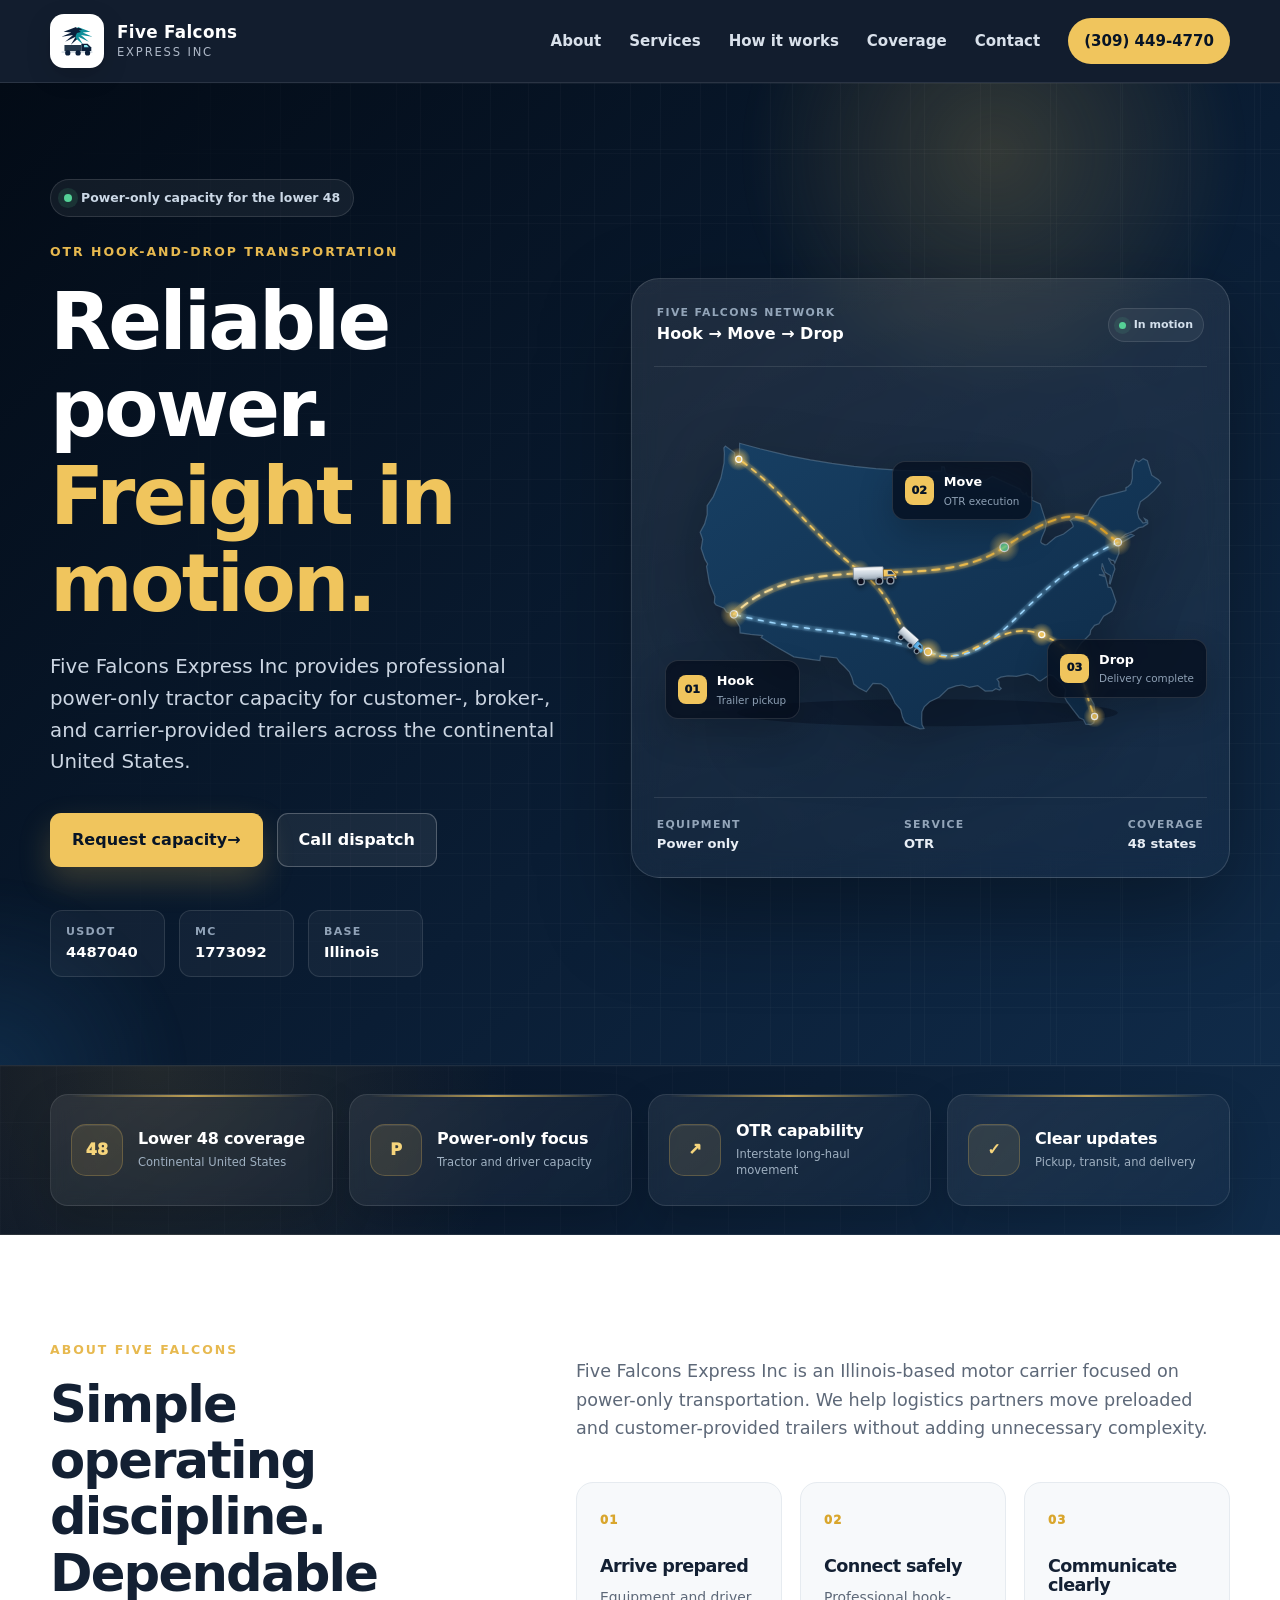
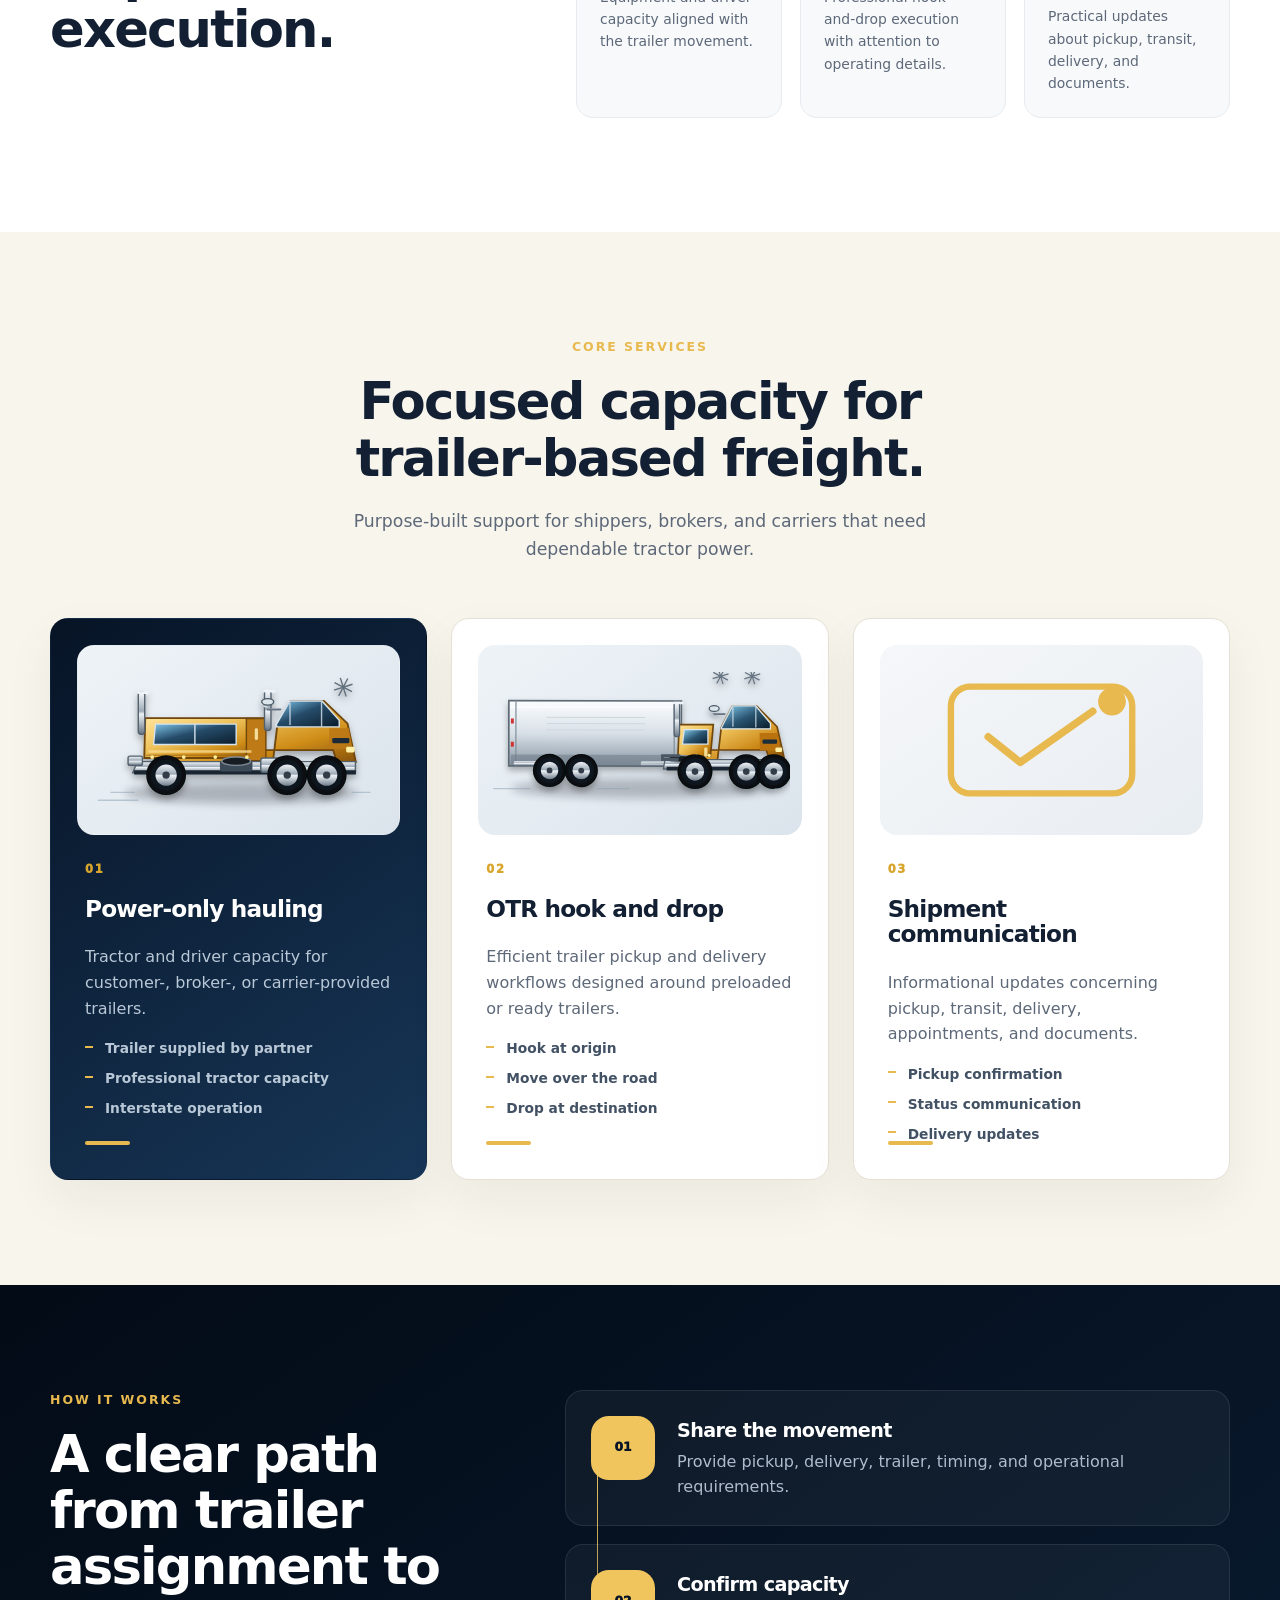
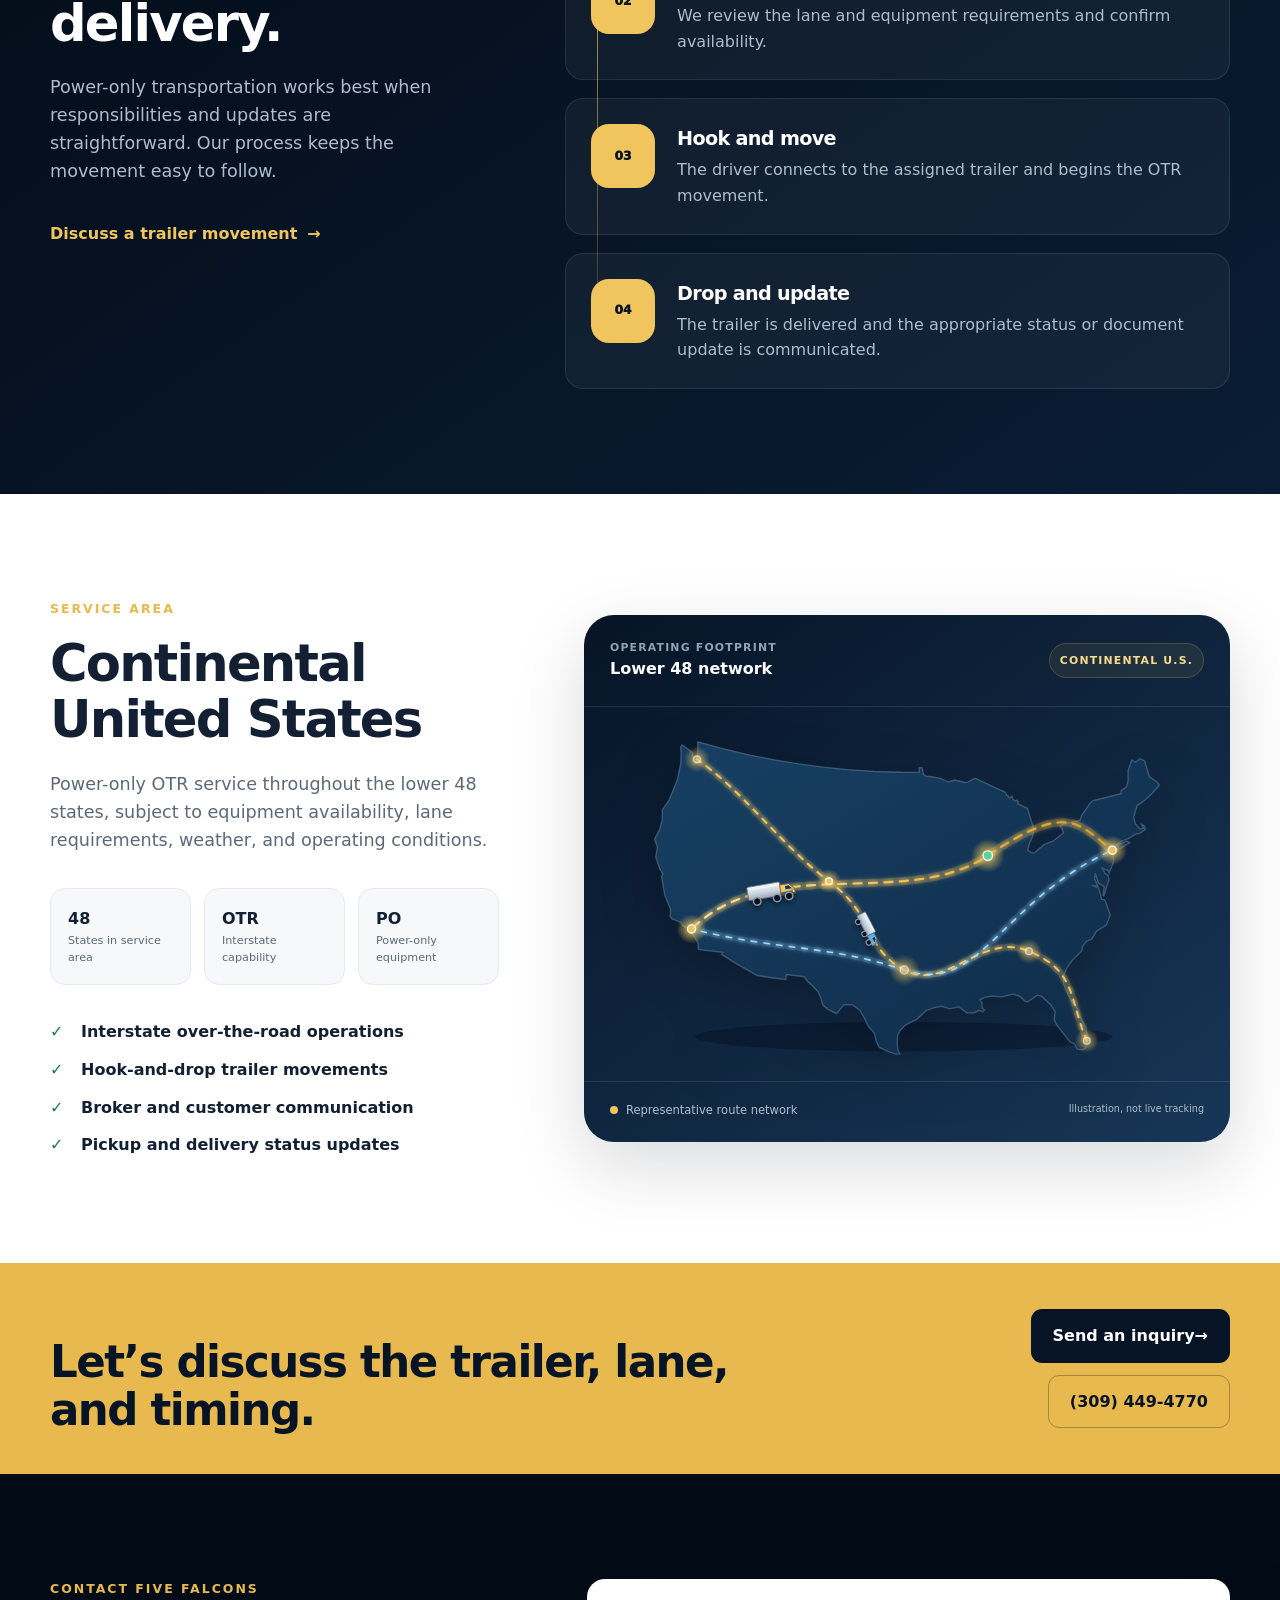
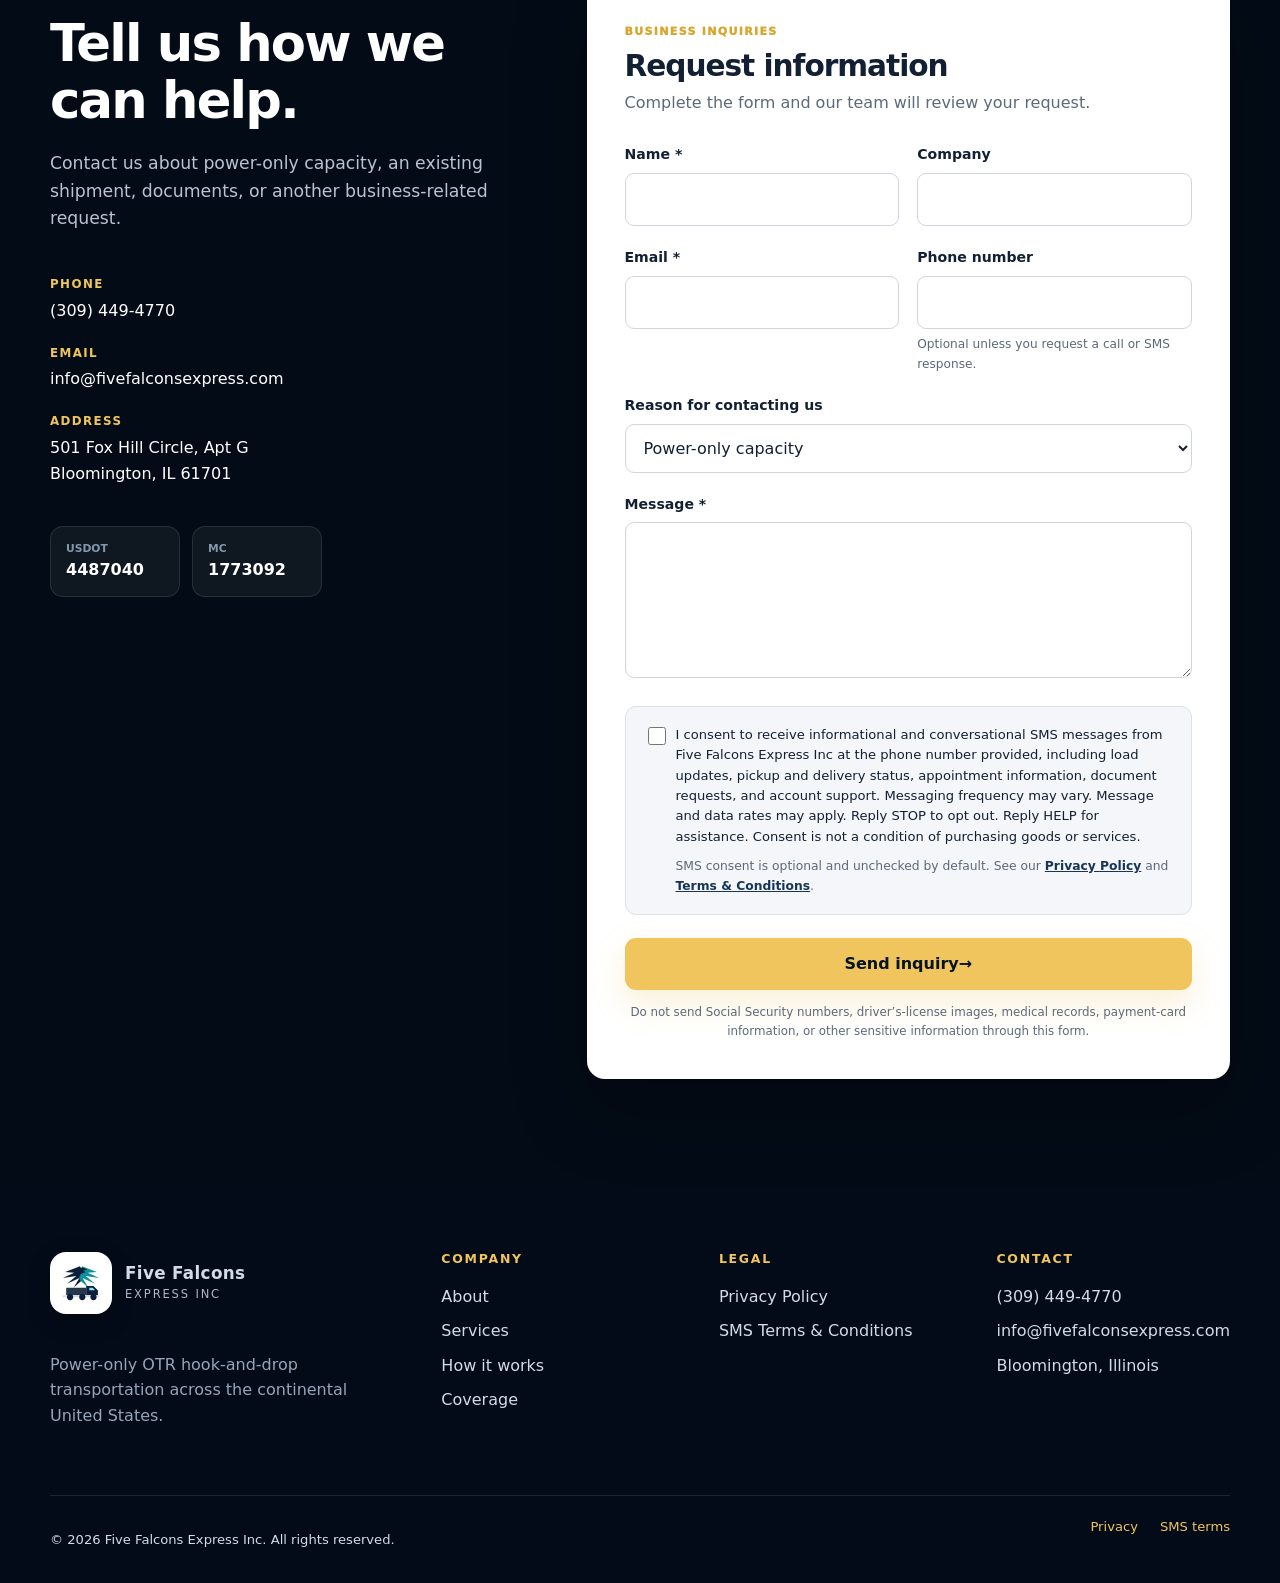
==== commit 9aaf0a5a: "Restore previous homepage and retain RingCentral compliance" ====
--- a/index.html
+++ b/index.html
@@ -3,50 +3,33 @@
 <head>
   <meta charset="utf-8">
   <meta name="viewport" content="width=device-width, initial-scale=1">
-  <meta name="description" content="Five Falcons Express Inc provides power-only tractor and driver capacity for partner-provided trailers. Request capacity or contact our Bloomington, Illinois team.">
+  <meta name="description" content="Five Falcons Express Inc provides power-only OTR hook-and-drop transportation services across the continental United States.">
   <meta name="theme-color" content="#071426">
-  <meta property="og:title" content="Five Falcons Express Inc | Power-Only Trucking">
-  <meta property="og:description" content="Straightforward power-only transportation for shippers, brokers, carriers, and logistics partners.">
+  <meta property="og:title" content="Five Falcons Express Inc | Power-Only OTR Transportation">
+  <meta property="og:description" content="Reliable power-only semi-truck transportation and OTR hook-and-drop service across the continental United States.">
   <meta property="og:type" content="website">
   <meta property="og:url" content="https://www.fivefalconsexpress.com/">
-  <title>Power-Only Trucking | Five Falcons Express Inc</title>
+  <title>Five Falcons Express Inc | Power-Only OTR Transportation</title>
   <link rel="canonical" href="https://www.fivefalconsexpress.com/">
   <link rel="icon" href="favicon.svg" type="image/svg+xml">
   <link rel="stylesheet" href="styles.css">
-  <link rel="stylesheet" href="site-refresh.css">
-  <script type="application/ld+json">
-  {
-    "@context": "https://schema.org",
-    "@type": "Organization",
-    "name": "Five Falcons Express Inc",
-    "alternateName": "Five Falcons",
-    "url": "https://www.fivefalconsexpress.com/",
-    "telephone": "+1-309-449-4770",
-    "email": "info@fivefalconsexpress.com",
-    "address": {
-      "@type": "PostalAddress",
-      "streetAddress": "501 Fox Hill Circle, Apt G",
-      "addressLocality": "Bloomington",
-      "addressRegion": "IL",
-      "postalCode": "61701",
-      "addressCountry": "US"
-    },
-    "identifier": [
-      {"@type": "PropertyValue", "propertyID": "USDOT", "value": "4487040"},
-      {"@type": "PropertyValue", "propertyID": "MC", "value": "1773092"}
-    ]
-  }
-  </script>
   <script defer src="script.js"></script>
 </head>
-<body class="home-page">
+<body>
   <a class="skip-link" href="#main-content">Skip to main content</a>
 
   <header class="site-header" id="top">
     <div class="container nav-wrap">
       <a class="brand" href="#top" aria-label="Five Falcons home">
-        <span class="brand-mark" aria-hidden="true">5F</span>
-        <span class="brand-copy"><strong>Five Falcons</strong><small>Express Inc</small></span>
+        <span class="brand-mark" aria-hidden="true">
+          <svg viewBox="0 0 64 64" role="img">
+            <path d="M7 35c10-16 22-22 42-24-7 5-11 9-14 14 8-4 15-5 22-4-9 5-15 10-20 17l-4 13-5-10-10 9 4-13c-5 2-10 2-15-2Z" fill="currentColor"/>
+          </svg>
+        </span>
+        <span class="brand-copy">
+          <strong>Five Falcons</strong>
+          <small>Express Inc</small>
+        </span>
       </a>
 
       <button class="menu-toggle" type="button" aria-controls="primary-navigation" aria-expanded="false">
@@ -55,252 +38,299 @@
       </button>
 
       <nav id="primary-navigation" class="primary-nav" aria-label="Primary navigation">
-        <a href="#power-only">Power only</a>
+        <a href="#about">About</a>
+        <a href="#services">Services</a>
         <a href="#process">How it works</a>
-        <a href="#company">Company</a>
-        <a href="#faq">FAQ</a>
+        <a href="#coverage">Coverage</a>
         <a href="#contact">Contact</a>
-        <a class="nav-phone" href="tel:+13094494770">Call (309) 449-4770</a>
+        <a class="nav-phone" href="tel:+13094494770">(309) 449-4770</a>
       </nav>
     </div>
   </header>
 
   <main id="main-content">
     <section class="hero" aria-labelledby="hero-title">
-      <div class="hero-grid-pattern" aria-hidden="true"></div>
-      <div class="container hero-layout">
+      <div class="hero-grid-overlay" aria-hidden="true"></div>
+      <div class="hero-glow hero-glow-one" aria-hidden="true"></div>
+      <div class="hero-glow hero-glow-two" aria-hidden="true"></div>
+
+      <div class="container hero-grid">
         <div class="hero-copy reveal">
-          <div class="hero-kicker">
-            <svg class="icon" viewBox="0 0 24 24" aria-hidden="true"><path d="M20 10c0 5-8 11-8 11S4 15 4 10a8 8 0 1 1 16 0Z"/><circle cx="12" cy="10" r="2.5"/></svg>
-            Bloomington, Illinois motor carrier
-          </div>
-          <h1 id="hero-title">Power-only transportation, <em>made straightforward.</em></h1>
-          <p class="hero-lead">Five Falcons Express Inc provides tractor and driver capacity for trailers supplied by shippers, brokers, carriers, and logistics partners. Share the trailer, lane, timing, and requirements—we will review the request and respond directly.</p>
+          <div class="availability-pill"><span></span>Power-only capacity for the lower 48</div>
+          <p class="eyebrow">OTR hook-and-drop transportation</p>
+          <h1 id="hero-title">Reliable power.<br><em>Freight in motion.</em></h1>
+          <p class="hero-lead">Five Falcons Express Inc provides professional power-only tractor capacity for customer-, broker-, and carrier-provided trailers across the continental United States.</p>
           <div class="hero-actions">
             <a class="button button-primary" href="#contact">Request capacity <span aria-hidden="true">→</span></a>
-            <a class="button button-secondary" href="tel:+13094494770">
-              <svg class="button-icon" viewBox="0 0 24 24" aria-hidden="true"><path d="M22 16.92v3a2 2 0 0 1-2.18 2 19.8 19.8 0 0 1-8.63-3.07 19.5 19.5 0 0 1-6-6A19.8 19.8 0 0 1 2.12 4.18 2 2 0 0 1 4.11 2h3a2 2 0 0 1 2 1.72c.13.96.36 1.9.69 2.8a2 2 0 0 1-.45 2.11L8.09 9.91a16 16 0 0 0 6 6l1.28-1.28a2 2 0 0 1 2.11-.45c.9.33 1.84.56 2.8.69A2 2 0 0 1 22 16.92Z"/></svg>
-              Call our team
-            </a>
-          </div>
-          <div class="credential-row" aria-label="Company credentials">
+            <a class="button button-secondary" href="tel:+13094494770">Call dispatch</a>
+          </div>
+          <div class="hero-credentials" aria-label="Operating credentials">
             <div><span>USDOT</span><strong>4487040</strong></div>
             <div><span>MC</span><strong>1773092</strong></div>
-            <a href="https://safer.fmcsa.dot.gov/query.asp?original_query_param=NAME&amp;original_query_string=FIVE+FALCONS+EXPRESS+INC&amp;query_param=USDOT&amp;query_string=4487040&amp;query_type=queryCarrierSnapshot&amp;searchtype=ANY" target="_blank" rel="noopener">
-              Verify on FMCSA
-              <svg class="external-icon" viewBox="0 0 24 24" aria-hidden="true"><path d="M15 3h6v6"/><path d="M10 14 21 3"/><path d="M18 13v6a2 2 0 0 1-2 2H5a2 2 0 0 1-2-2V8a2 2 0 0 1 2-2h6"/></svg>
-            </a>
-          </div>
-        </div>
-
-        <div class="hero-media reveal" aria-label="Illustration of a power-only semi tractor">
-          <div class="truck-stage">
-            <div class="stage-glow" aria-hidden="true"></div>
-            <div class="stage-route" aria-hidden="true"><span></span><span></span><span></span></div>
-            <img src="assets/realistic-power-only-tractor.svg" alt="Gold power-only semi tractor" decoding="async">
-            <div class="floating-card floating-card-one">
-              <svg class="icon" viewBox="0 0 24 24" aria-hidden="true"><path d="M10 17h4V5H2v12h3"/><path d="M14 9h4l4 4v4h-2"/><circle cx="7.5" cy="17.5" r="2.5"/><circle cx="17.5" cy="17.5" r="2.5"/></svg>
-              <div><span>We provide</span><strong>Tractor + driver</strong></div>
-            </div>
-            <div class="floating-card floating-card-two">
-              <svg class="icon" viewBox="0 0 24 24" aria-hidden="true"><path d="m21 16-4 4-4-4"/><path d="M17 20V4"/><path d="m3 8 4-4 4 4"/><path d="M7 4v16"/></svg>
-              <div><span>Partner provides</span><strong>The trailer</strong></div>
-            </div>
-          </div>
-          <p class="media-note">Power-only requests are confirmed based on lane, equipment, timing, and operating requirements.</p>
-        </div>
-      </div>
-    </section>
-
-    <section class="trust-band" aria-label="Five Falcons service principles">
-      <div class="container trust-cards">
-        <article>
-          <svg class="icon" viewBox="0 0 24 24" aria-hidden="true"><path d="M10 17h4V5H2v12h3"/><path d="M14 9h4l4 4v4h-2"/><circle cx="7.5" cy="17.5" r="2.5"/><circle cx="17.5" cy="17.5" r="2.5"/></svg>
-          <div><strong>Power-only focus</strong><span>Tractor and driver capacity</span></div>
-        </article>
-        <article>
-          <svg class="icon" viewBox="0 0 24 24" aria-hidden="true"><path d="M21 16V8a2 2 0 0 0-1-1.73l-7-4a2 2 0 0 0-2 0l-7 4A2 2 0 0 0 3 8v8a2 2 0 0 0 1 1.73l7 4a2 2 0 0 0 2 0l7-4A2 2 0 0 0 21 16Z"/><path d="m3.3 7 8.7 5 8.7-5"/><path d="M12 22V12"/></svg>
-          <div><strong>Partner-provided trailers</strong><span>Clear equipment responsibility</span></div>
-        </article>
-        <article>
-          <svg class="icon" viewBox="0 0 24 24" aria-hidden="true"><path d="M8 6h13"/><path d="M8 12h13"/><path d="M8 18h13"/><path d="M3 6h.01"/><path d="M3 12h.01"/><path d="M3 18h.01"/></svg>
-          <div><strong>Request-based planning</strong><span>Lane and timing reviewed first</span></div>
-        </article>
-        <article>
-          <svg class="icon" viewBox="0 0 24 24" aria-hidden="true"><path d="M20 7h-9"/><path d="M14 17H5"/><circle cx="17" cy="17" r="3"/><circle cx="7" cy="7" r="3"/></svg>
-          <div><strong>Direct communication</strong><span>Practical business updates</span></div>
-        </article>
-      </div>
-    </section>
-
-    <section class="section power-section" id="power-only">
-      <div class="container split-heading">
+            <div><span>Base</span><strong>Illinois</strong></div>
+          </div>
+        </div>
+
+        <div class="hero-visual reveal" aria-label="Power-only truck traveling between pickup and delivery points">
+          <div class="visual-shell">
+            <div class="visual-topbar">
+              <div>
+                <span class="visual-kicker">Five Falcons network</span>
+                <strong>Hook → Move → Drop</strong>
+              </div>
+              <span class="live-indicator"><i></i> In motion</span>
+            </div>
+
+            <div class="route-stage">
+              <svg class="route-map" viewBox="0 0 700 410" aria-hidden="true">
+                <defs>
+                  <linearGradient id="routeGold" x1="0" y1="0" x2="1" y2="0">
+                    <stop offset="0" stop-color="#f0c55d" stop-opacity=".15"/>
+                    <stop offset=".5" stop-color="#f0c55d"/>
+                    <stop offset="1" stop-color="#f0c55d" stop-opacity=".2"/>
+                  </linearGradient>
+                  <filter id="routeGlow">
+                    <feGaussianBlur stdDeviation="5" result="b"/>
+                    <feMerge><feMergeNode in="b"/><feMergeNode in="SourceGraphic"/></feMerge>
+                  </filter>
+                </defs>
+                <path class="map-silhouette" d="M48 111 92 84l49 8 38-29 78 11 51-25 69 24 55-9 59 26 54-4 72 48-13 57-39 34-3 49-50 22-31 48-51-2-51 31-60-35-62 10-52-38-58 3-26-45-50-29-4-46-29-27Z"/>
+                <path class="route-path route-path-shadow" d="M112 235C195 116 291 305 383 180s132-63 204 28"/>
+                <path class="route-path" d="M112 235C195 116 291 305 383 180s132-63 204 28"/>
+                <circle class="route-node node-a" cx="112" cy="235" r="9"/>
+                <circle class="route-node node-b" cx="383" cy="180" r="9"/>
+                <circle class="route-node node-c" cx="587" cy="208" r="9"/>
+                <g class="moving-truck" filter="url(#routeGlow)">
+                  <rect x="0" y="7" width="30" height="15" rx="3" fill="#f0c55d"/>
+                  <path d="M30 10h11l7 7v5H30Z" fill="#f0c55d"/>
+                  <circle cx="10" cy="25" r="4" fill="#071426" stroke="#f0c55d" stroke-width="2"/>
+                  <circle cx="38" cy="25" r="4" fill="#071426" stroke="#f0c55d" stroke-width="2"/>
+                </g>
+              </svg>
+
+              <div class="route-label route-label-start">
+                <span>01</span><div><strong>Hook</strong><small>Trailer pickup</small></div>
+              </div>
+              <div class="route-label route-label-mid">
+                <span>02</span><div><strong>Move</strong><small>OTR execution</small></div>
+              </div>
+              <div class="route-label route-label-end">
+                <span>03</span><div><strong>Drop</strong><small>Delivery complete</small></div>
+              </div>
+            </div>
+
+            <div class="visual-footer">
+              <div class="mini-metric"><span>Equipment</span><strong>Power only</strong></div>
+              <div class="mini-metric"><span>Service</span><strong>OTR</strong></div>
+              <div class="mini-metric"><span>Coverage</span><strong>48 states</strong></div>
+            </div>
+          </div>
+        </div>
+      </div>
+    </section>
+
+    <section class="trust-strip" aria-label="Service highlights">
+      <div class="container trust-grid">
+        <div><span class="trust-icon">48</span><p><strong>Lower 48 coverage</strong><small>Continental United States</small></p></div>
+        <div><span class="trust-icon">P</span><p><strong>Power-only focus</strong><small>Tractor and driver capacity</small></p></div>
+        <div><span class="trust-icon">↗</span><p><strong>OTR capability</strong><small>Interstate long-haul movement</small></p></div>
+        <div><span class="trust-icon">✓</span><p><strong>Clear updates</strong><small>Pickup, transit, and delivery</small></p></div>
+      </div>
+    </section>
+
+    <section class="section intro-section" id="about">
+      <div class="container intro-grid">
         <div class="section-heading reveal">
-          <p class="eyebrow">What power only means</p>
-          <h2>The tractor and driver—without adding a trailer to the arrangement.</h2>
-        </div>
-        <div class="section-intro reveal">
-          <p>In a power-only move, the transportation partner supplies the tractor and qualified driver while the shipper, broker, carrier, or another logistics partner supplies the trailer. It is a focused service with a clear division of equipment responsibility.</p>
-        </div>
-      </div>
-
-      <div class="container feature-grid">
-        <article class="feature-card reveal">
-          <span class="icon-box"><svg class="icon" viewBox="0 0 24 24" aria-hidden="true"><path d="M10 17h4V5H2v12h3"/><path d="M14 9h4l4 4v4h-2"/><circle cx="7.5" cy="17.5" r="2.5"/><circle cx="17.5" cy="17.5" r="2.5"/></svg></span>
-          <h3>Tractor and driver</h3>
-          <p>Five Falcons supplies the power unit and driver for an approved trailer movement.</p>
-        </article>
-        <article class="feature-card reveal">
-          <span class="icon-box"><svg class="icon" viewBox="0 0 24 24" aria-hidden="true"><rect width="18" height="14" x="3" y="5" rx="2"/><path d="M3 10h18"/><path d="M8 5v14"/></svg></span>
-          <h3>Trailer supplied by partner</h3>
-          <p>The trailer, freight readiness, pickup details, and delivery requirements come from the customer or logistics partner.</p>
-        </article>
-        <article class="feature-card reveal">
-          <span class="icon-box"><svg class="icon" viewBox="0 0 24 24" aria-hidden="true"><path d="M9 11h6"/><path d="M9 15h4"/><path d="M19 4H5a2 2 0 0 0-2 2v12a2 2 0 0 0 2 2h14a2 2 0 0 0 2-2V6a2 2 0 0 0-2-2Z"/><path d="M8 4V2"/><path d="M16 4V2"/></svg></span>
-          <h3>Details before confirmation</h3>
-          <p>We review the lane, dates, trailer type, appointments, documents, and operating requirements before confirming capacity.</p>
-        </article>
-      </div>
-    </section>
-
-    <section class="section use-cases-section">
-      <div class="container use-cases-layout">
-        <div class="use-cases-copy reveal">
-          <p class="eyebrow">Common requests</p>
-          <h2>Tell us what needs to move.</h2>
-          <p>Power-only arrangements can support several trailer-based needs. We review each request individually rather than promising every lane or schedule.</p>
-          <a class="text-link" href="#contact">Send movement details <span aria-hidden="true">→</span></a>
-        </div>
-        <div class="use-case-list">
-          <article class="reveal"><span>01</span><div><h3>Preloaded trailer movement</h3><p>A ready trailer needs tractor and driver capacity from pickup to delivery.</p></div></article>
-          <article class="reveal"><span>02</span><div><h3>Trailer repositioning</h3><p>An empty or loaded trailer needs to be moved between facilities or operating locations.</p></div></article>
-          <article class="reveal"><span>03</span><div><h3>Overflow or surge request</h3><p>Additional power is needed for a temporary volume increase or a time-sensitive project.</p></div></article>
-          <article class="reveal"><span>04</span><div><h3>Recurring lane discussion</h3><p>A logistics partner wants to review repeated trailer movements and operating expectations.</p></div></article>
+          <p class="eyebrow">About Five Falcons</p>
+          <h2>Simple operating discipline. Dependable execution.</h2>
+        </div>
+        <div class="intro-copy reveal">
+          <p class="large-copy">Five Falcons Express Inc is an Illinois-based motor carrier focused on power-only transportation. We help logistics partners move preloaded and customer-provided trailers without adding unnecessary complexity.</p>
+          <div class="principle-grid">
+            <article><span>01</span><h3>Arrive prepared</h3><p>Equipment and driver capacity aligned with the trailer movement.</p></article>
+            <article><span>02</span><h3>Connect safely</h3><p>Professional hook-and-drop execution with attention to operating details.</p></article>
+            <article><span>03</span><h3>Communicate clearly</h3><p>Practical updates about pickup, transit, delivery, and documents.</p></article>
+          </div>
+        </div>
+      </div>
+    </section>
+
+    <section class="section services-section" id="services">
+      <div class="container">
+        <div class="section-heading center-heading reveal">
+          <p class="eyebrow">Core services</p>
+          <h2>Focused capacity for trailer-based freight.</h2>
+          <p>Purpose-built support for shippers, brokers, and carriers that need dependable tractor power.</p>
+        </div>
+
+        <div class="service-grid">
+          <article class="service-card service-card-featured reveal">
+            <div class="service-visual power-visual" aria-hidden="true">
+              <svg viewBox="0 0 240 150">
+                <path d="M25 99h100V60h54l30 31v25H25Z" fill="none" stroke="currentColor" stroke-width="6" stroke-linejoin="round"/>
+                <path d="M179 60v31h30" fill="none" stroke="currentColor" stroke-width="6"/>
+                <circle cx="65" cy="119" r="18" fill="#0a1d34" stroke="currentColor" stroke-width="6"/>
+                <circle cx="172" cy="119" r="18" fill="#0a1d34" stroke="currentColor" stroke-width="6"/>
+                <path d="M28 38h82M42 22h48" stroke="currentColor" stroke-width="5" stroke-linecap="round" opacity=".45"/>
+              </svg>
+            </div>
+            <div class="service-index">01</div>
+            <h3>Power-only hauling</h3>
+            <p>Tractor and driver capacity for customer-, broker-, or carrier-provided trailers.</p>
+            <ul><li>Trailer supplied by partner</li><li>Professional tractor capacity</li><li>Interstate operation</li></ul>
+          </article>
+
+          <article class="service-card reveal">
+            <div class="service-visual hook-visual" aria-hidden="true">
+              <svg viewBox="0 0 240 150">
+                <rect x="24" y="35" width="120" height="73" rx="8" fill="none" stroke="currentColor" stroke-width="6"/>
+                <path d="M145 82h32c18 0 31 13 31 31v3" fill="none" stroke="currentColor" stroke-width="6" stroke-linecap="round"/>
+                <circle cx="63" cy="119" r="17" fill="#0a1d34" stroke="currentColor" stroke-width="6"/>
+                <circle cx="130" cy="119" r="17" fill="#0a1d34" stroke="currentColor" stroke-width="6"/>
+                <path d="m174 63 18 18-18 18" fill="none" stroke="currentColor" stroke-width="6" stroke-linecap="round" stroke-linejoin="round"/>
+              </svg>
+            </div>
+            <div class="service-index">02</div>
+            <h3>OTR hook and drop</h3>
+            <p>Efficient trailer pickup and delivery workflows designed around preloaded or ready trailers.</p>
+            <ul><li>Hook at origin</li><li>Move over the road</li><li>Drop at destination</li></ul>
+          </article>
+
+          <article class="service-card reveal">
+            <div class="service-visual communication-visual" aria-hidden="true">
+              <svg viewBox="0 0 240 150">
+                <rect x="35" y="25" width="170" height="100" rx="18" fill="none" stroke="currentColor" stroke-width="6"/>
+                <path d="m70 72 30 24 68-48" fill="none" stroke="currentColor" stroke-width="7" stroke-linecap="round" stroke-linejoin="round"/>
+                <circle cx="186" cy="39" r="13" fill="currentColor"/>
+              </svg>
+            </div>
+            <div class="service-index">03</div>
+            <h3>Shipment communication</h3>
+            <p>Informational updates concerning pickup, transit, delivery, appointments, and documents.</p>
+            <ul><li>Pickup confirmation</li><li>Status communication</li><li>Delivery updates</li></ul>
+          </article>
         </div>
       </div>
     </section>
 
     <section class="section process-section" id="process">
-      <div class="container section-heading centered reveal">
-        <p class="eyebrow">How it works</p>
-        <h2>A simple path from request to completed movement.</h2>
-        <p>Clear information at the beginning helps both sides determine whether the move is a good operational fit.</p>
-      </div>
-      <ol class="container process-grid" aria-label="Power-only transportation process">
-        <li class="reveal">
-          <span class="step-number">01</span>
-          <svg class="icon" viewBox="0 0 24 24" aria-hidden="true"><path d="M14 2H6a2 2 0 0 0-2 2v16a2 2 0 0 0 2 2h12a2 2 0 0 0 2-2V8Z"/><path d="M14 2v6h6"/><path d="M8 13h8"/><path d="M8 17h5"/></svg>
-          <h3>Share the details</h3>
-          <p>Send the pickup, delivery, trailer, dates, appointments, and special requirements.</p>
-        </li>
-        <li class="reveal">
-          <span class="step-number">02</span>
-          <svg class="icon" viewBox="0 0 24 24" aria-hidden="true"><path d="M3 6h18"/><path d="M7 12h10"/><path d="M10 18h4"/></svg>
-          <h3>We review the fit</h3>
-          <p>We evaluate availability, lane, timing, equipment compatibility, and operating conditions.</p>
-        </li>
-        <li class="reveal">
-          <span class="step-number">03</span>
-          <svg class="icon" viewBox="0 0 24 24" aria-hidden="true"><path d="M10 17h4V5H2v12h3"/><path d="M14 9h4l4 4v4h-2"/><circle cx="7.5" cy="17.5" r="2.5"/><circle cx="17.5" cy="17.5" r="2.5"/></svg>
-          <h3>Confirm and move</h3>
-          <p>Once confirmed, the driver connects to the assigned trailer and performs the movement.</p>
-        </li>
-        <li class="reveal">
-          <span class="step-number">04</span>
-          <svg class="icon" viewBox="0 0 24 24" aria-hidden="true"><path d="m9 11 3 3L22 4"/><path d="M21 12v7a2 2 0 0 1-2 2H5a2 2 0 0 1-2-2V5a2 2 0 0 1 2-2h11"/></svg>
-          <h3>Complete and update</h3>
-          <p>Delivery status and applicable documents are communicated according to the arrangement.</p>
-        </li>
-      </ol>
-    </section>
-
-    <section class="section company-section" id="company">
-      <div class="container company-layout">
-        <div class="company-copy reveal">
-          <p class="eyebrow">About Five Falcons</p>
-          <h2>A new carrier should earn trust with clarity—not inflated claims.</h2>
-          <p>Five Falcons Express Inc is an Illinois-based motor carrier focused on power-only transportation. We keep the website straightforward: what we provide, what information we need, how to contact us, and where to verify our public operating credentials.</p>
-          <div class="company-actions">
-            <a class="button button-primary" href="#contact">Contact Five Falcons</a>
-            <a class="button button-outline" href="https://safer.fmcsa.dot.gov/query.asp?original_query_param=NAME&amp;original_query_string=FIVE+FALCONS+EXPRESS+INC&amp;query_param=USDOT&amp;query_string=4487040&amp;query_type=queryCarrierSnapshot&amp;searchtype=ANY" target="_blank" rel="noopener">View FMCSA record</a>
-          </div>
-        </div>
-        <div class="company-panel reveal">
-          <div class="panel-heading"><span>Company information</span><strong>Public and easy to verify</strong></div>
-          <dl>
-            <div><dt>Legal name</dt><dd>Five Falcons Express Inc</dd></div>
-            <div><dt>DBA</dt><dd>Five Falcons</dd></div>
-            <div><dt>USDOT</dt><dd>4487040</dd></div>
-            <div><dt>MC</dt><dd>1773092</dd></div>
-            <div><dt>Location</dt><dd>Bloomington, Illinois</dd></div>
-            <div><dt>Service focus</dt><dd>Power-only transportation</dd></div>
-          </dl>
-        </div>
-      </div>
-    </section>
-
-    <section class="section faq-section" id="faq">
-      <div class="container faq-layout">
-        <div class="faq-heading reveal">
-          <p class="eyebrow">Frequently asked questions</p>
-          <h2>Useful answers before you contact us.</h2>
-          <p>Have a different question? Call or send the details through the contact form.</p>
-        </div>
-        <div class="faq-list reveal">
-          <details open>
-            <summary>What is power-only trucking?<span aria-hidden="true">+</span></summary>
-            <p>Power-only trucking means the carrier provides the tractor and driver while another party supplies the trailer. The trailer may be loaded or empty depending on the arranged movement.</p>
-          </details>
-          <details>
-            <summary>Who provides the trailer?<span aria-hidden="true">+</span></summary>
-            <p>The shipper, broker, carrier, customer, or another logistics partner provides the trailer and the trailer-related operating details.</p>
-          </details>
-          <details>
-            <summary>What information should I send?<span aria-hidden="true">+</span></summary>
-            <p>Include pickup and delivery locations, dates and appointment times, trailer type and condition, whether it is loaded or empty, required documents, and any special instructions.</p>
-          </details>
-          <details>
-            <summary>Do you guarantee every lane or date?<span aria-hidden="true">+</span></summary>
-            <p>No. Capacity is confirmed only after we review the lane, timing, equipment, weather, operating conditions, and other requirements.</p>
-          </details>
-          <details>
-            <summary>Can I receive SMS updates?<span aria-hidden="true">+</span></summary>
-            <p>Yes, when you voluntarily provide a phone number and select the optional SMS consent checkbox. Message frequency may vary, message and data rates may apply, and you may reply STOP to opt out or HELP for assistance.</p>
-          </details>
-        </div>
-      </div>
-    </section>
-
-    <section class="contact-section" id="contact">
-      <div class="container contact-layout">
+      <div class="container process-layout">
+        <div class="process-copy reveal">
+          <p class="eyebrow">How it works</p>
+          <h2>A clear path from trailer assignment to delivery.</h2>
+          <p class="large-copy">Power-only transportation works best when responsibilities and updates are straightforward. Our process keeps the movement easy to follow.</p>
+          <a class="text-link" href="#contact">Discuss a trailer movement <span aria-hidden="true">→</span></a>
+        </div>
+
+        <ol class="process-timeline" aria-label="Power-only transportation process">
+          <li class="reveal">
+            <span class="timeline-number">01</span>
+            <div><h3>Share the movement</h3><p>Provide pickup, delivery, trailer, timing, and operational requirements.</p></div>
+          </li>
+          <li class="reveal">
+            <span class="timeline-number">02</span>
+            <div><h3>Confirm capacity</h3><p>We review the lane and equipment requirements and confirm availability.</p></div>
+          </li>
+          <li class="reveal">
+            <span class="timeline-number">03</span>
+            <div><h3>Hook and move</h3><p>The driver connects to the assigned trailer and begins the OTR movement.</p></div>
+          </li>
+          <li class="reveal">
+            <span class="timeline-number">04</span>
+            <div><h3>Drop and update</h3><p>The trailer is delivered and the appropriate status or document update is communicated.</p></div>
+          </li>
+        </ol>
+      </div>
+    </section>
+
+    <section class="section coverage-section" id="coverage">
+      <div class="container coverage-grid">
+        <div class="coverage-copy reveal">
+          <p class="eyebrow">Service area</p>
+          <h2>Continental United States</h2>
+          <p class="large-copy">Power-only OTR service throughout the lower 48 states, subject to equipment availability, lane requirements, weather, and operating conditions.</p>
+          <div class="coverage-facts">
+            <div><strong>48</strong><span>States in service area</span></div>
+            <div><strong>OTR</strong><span>Interstate capability</span></div>
+            <div><strong>PO</strong><span>Power-only equipment</span></div>
+          </div>
+          <ul class="check-list">
+            <li>Interstate over-the-road operations</li>
+            <li>Hook-and-drop trailer movements</li>
+            <li>Broker and customer communication</li>
+            <li>Pickup and delivery status updates</li>
+          </ul>
+        </div>
+
+        <div class="network-card reveal" aria-label="Illustrated lower 48 service network">
+          <div class="network-card-head">
+            <div><span>Operating footprint</span><strong>Lower 48 network</strong></div>
+            <span class="network-badge">Continental U.S.</span>
+          </div>
+          <div class="network-map-wrap">
+            <svg class="network-map" viewBox="0 0 760 470" aria-hidden="true">
+              <defs>
+                <radialGradient id="pointGlow"><stop offset="0" stop-color="#f0c55d"/><stop offset="1" stop-color="#f0c55d" stop-opacity="0"/></radialGradient>
+                <linearGradient id="networkLine" x1="0" y1="0" x2="1" y2="1"><stop stop-color="#f0c55d" stop-opacity=".1"/><stop offset=".5" stop-color="#f0c55d"/><stop offset="1" stop-color="#f0c55d" stop-opacity=".1"/></linearGradient>
+              </defs>
+              <path class="network-land" d="M62 121 111 91l57 10 42-32 90 13 60-29 79 27 63-10 68 30 61-4 82 54-15 64-45 39-3 57-58 26-35 55-60-3-58 36-69-40-71 12-60-44-67 4-29-52-57-34-5-52-34-30Z"/>
+              <g class="network-lines">
+                <path d="M145 255C215 130 312 330 398 210S544 123 633 224"/>
+                <path d="M145 255C270 260 300 138 398 210s130 122 235 14"/>
+                <path d="M235 151c38 90 115 58 163 59 77 2 82 92 132 108"/>
+              </g>
+              <g class="network-points">
+                <circle cx="145" cy="255" r="24" fill="url(#pointGlow)"/><circle cx="145" cy="255" r="7"/>
+                <circle cx="235" cy="151" r="20" fill="url(#pointGlow)"/><circle cx="235" cy="151" r="6"/>
+                <circle cx="398" cy="210" r="27" fill="url(#pointGlow)"/><circle cx="398" cy="210" r="8"/>
+                <circle cx="530" cy="318" r="20" fill="url(#pointGlow)"/><circle cx="530" cy="318" r="6"/>
+                <circle cx="633" cy="224" r="24" fill="url(#pointGlow)"/><circle cx="633" cy="224" r="7"/>
+              </g>
+            </svg>
+          </div>
+          <div class="network-legend"><span><i></i>Representative route network</span><small>Illustration, not live tracking</small></div>
+        </div>
+      </div>
+    </section>
+
+    <section class="cta-band">
+      <div class="container cta-band-inner reveal">
+        <div>
+          <p class="eyebrow">Need power-only capacity?</p>
+          <h2>Let’s discuss the trailer, lane, and timing.</h2>
+        </div>
+        <div class="cta-actions">
+          <a class="button button-primary" href="#contact">Send an inquiry <span aria-hidden="true">→</span></a>
+          <a class="button button-secondary" href="tel:+13094494770">(309) 449-4770</a>
+        </div>
+      </div>
+    </section>
+
+    <section class="section contact-section" id="contact">
+      <div class="container contact-grid">
         <div class="contact-copy reveal">
-          <p class="eyebrow">Request capacity</p>
-          <h2>Send the trailer, lane, and timing.</h2>
-          <p>Use the form for power-only capacity, trailer movements, an existing shipment, documents, or another business inquiry.</p>
-
-          <address class="contact-methods">
-            <a href="tel:+13094494770">
-              <svg class="icon" viewBox="0 0 24 24" aria-hidden="true"><path d="M22 16.92v3a2 2 0 0 1-2.18 2 19.8 19.8 0 0 1-8.63-3.07 19.5 19.5 0 0 1-6-6A19.8 19.8 0 0 1 2.12 4.18 2 2 0 0 1 4.11 2h3a2 2 0 0 1 2 1.72c.13.96.36 1.9.69 2.8a2 2 0 0 1-.45 2.11L8.09 9.91a16 16 0 0 0 6 6l1.28-1.28a2 2 0 0 1 2.11-.45c.9.33 1.84.56 2.8.69A2 2 0 0 1 22 16.92Z"/></svg>
-              <span><small>Phone</small><strong>(309) 449-4770</strong></span>
-            </a>
-            <a href="mailto:info@fivefalconsexpress.com">
-              <svg class="icon" viewBox="0 0 24 24" aria-hidden="true"><rect width="20" height="16" x="2" y="4" rx="2"/><path d="m22 7-8.97 5.7a1.94 1.94 0 0 1-2.06 0L2 7"/></svg>
-              <span><small>Email</small><strong>info@fivefalconsexpress.com</strong></span>
-            </a>
-            <div>
-              <svg class="icon" viewBox="0 0 24 24" aria-hidden="true"><path d="M20 10c0 5-8 11-8 11S4 15 4 10a8 8 0 1 1 16 0Z"/><circle cx="12" cy="10" r="2.5"/></svg>
-              <span><small>Business address</small><strong>501 Fox Hill Circle, Apt G<br>Bloomington, IL 61701</strong></span>
-            </div>
+          <p class="eyebrow">Contact Five Falcons</p>
+          <h2>Tell us how we can help.</h2>
+          <p>Contact us about power-only capacity, an existing shipment, documents, or another business-related request.</p>
+
+          <address class="contact-details">
+            <a href="tel:+13094494770"><span>Phone</span>(309) 449-4770</a>
+            <a href="mailto:info@fivefalconsexpress.com"><span>Email</span>info@fivefalconsexpress.com</a>
+            <p><span>Address</span>501 Fox Hill Circle, Apt G<br>Bloomington, IL 61701</p>
           </address>
+
+          <div class="contact-credential-card">
+            <div><span>USDOT</span><strong>4487040</strong></div>
+            <div><span>MC</span><strong>1773092</strong></div>
+          </div>
         </div>
 
         <div class="form-panel reveal">
           <div class="form-panel-heading">
-            <span>Business inquiry</span>
-            <h3>Tell us about the movement</h3>
-            <p>Required fields are marked with an asterisk.</p>
-          </div>
-
+            <span>Business inquiries</span>
+            <h3>Request information</h3>
+            <p>Complete the form and our team will review your request.</p>
+          </div>
           <form id="contact-form" action="https://formsubmit.co/info@fivefalconsexpress.com" method="POST">
             <input type="hidden" name="_subject" value="New Five Falcons website inquiry">
             <input type="hidden" name="_template" value="table">
@@ -308,7 +338,7 @@
             <input type="hidden" name="_next" value="https://www.fivefalconsexpress.com/thank-you.html">
             <input type="hidden" name="submission_page" value="https://www.fivefalconsexpress.com/#contact">
             <input type="hidden" name="submitted_at" id="submitted-at" value="">
-            <input type="hidden" name="sms_consent_language_version" value="Five Falcons informational and conversational SMS consent - 2026-07-21">
+            <input type="hidden" name="sms_consent_language_version" value="Five Falcons website informational SMS consent - 2026-07-21">
             <input class="honeypot" type="text" name="_honey" tabindex="-1" autocomplete="off" aria-hidden="true">
 
             <div class="form-row">
@@ -338,28 +368,28 @@
               <label for="inquiry-type">Reason for contacting us</label>
               <select id="inquiry-type" name="inquiry_type">
                 <option value="Power-only capacity">Power-only capacity</option>
-                <option value="Trailer movement or repositioning">Trailer movement or repositioning</option>
-                <option value="Existing shipment or documents">Existing shipment or documents</option>
+                <option value="Existing shipment update">Existing shipment update</option>
+                <option value="Documents or billing">Documents or billing</option>
                 <option value="General business inquiry">General business inquiry</option>
               </select>
             </div>
 
             <div class="field">
-              <label for="message">Movement details or message <span aria-hidden="true">*</span></label>
-              <textarea id="message" name="message" rows="6" placeholder="Pickup, delivery, dates, trailer type, loaded or empty, appointments, and other requirements" required></textarea>
+              <label for="message">Message <span aria-hidden="true">*</span></label>
+              <textarea id="message" name="message" rows="5" required></textarea>
             </div>
 
             <div class="sms-consent">
               <label class="checkbox-label" for="sms-consent">
                 <input id="sms-consent" name="sms_consent" type="checkbox" value="YES - User expressly opted in to informational and conversational SMS">
-                <span>I consent to receive informational and conversational SMS messages from Five Falcons Express Inc at the phone number provided, including load updates, pickup and delivery status, appointment information, document requests, and account support. Messaging frequency may vary. Message and data rates may apply. Reply STOP to opt out. Reply HELP for assistance. Consent is not a condition of purchasing goods or services.</span>
+                <span>I consent to receive informational and conversational SMS messages from Five Falcons Express Inc at the phone number provided, including load updates, pickup and delivery status, appointment information, document requests, and account support. Message frequency may vary. Message and data rates may apply. Reply STOP to opt out and HELP for support. Consent is not a condition of purchasing goods or services.</span>
               </label>
-              <p class="sms-links">SMS consent is optional and unchecked by default.<br>Privacy Policy: <a href="privacy-policy/">https://www.fivefalconsexpress.com/privacy-policy/</a><br>Terms &amp; Conditions: <a href="terms-and-conditions/">https://www.fivefalconsexpress.com/terms-and-conditions/</a></p>
+              <p>SMS consent is optional and unchecked by default. See our <a href="privacy-policy.html">Privacy Policy</a> and <a href="sms-terms.html">SMS Terms &amp; Conditions</a>.</p>
               <p class="form-error" id="sms-error" role="alert" hidden>Please enter a phone number before selecting SMS consent.</p>
             </div>
 
             <button class="button button-primary submit-button" type="submit">Send inquiry <span aria-hidden="true">→</span></button>
-            <p class="form-note">Do not submit Social Security numbers, driver’s-license images, medical records, payment-card information, or other sensitive information through this form.</p>
+            <p class="form-note">Do not send Social Security numbers, driver’s-license images, medical records, payment-card information, or other sensitive information through this form.</p>
           </form>
         </div>
       </div>
@@ -368,25 +398,26 @@
 
   <footer class="site-footer">
     <div class="container footer-grid">
-      <div class="footer-intro">
+      <div>
         <a class="brand footer-brand" href="#top">
-          <span class="brand-mark" aria-hidden="true">5F</span>
+          <span class="brand-mark" aria-hidden="true">
+            <svg viewBox="0 0 64 64"><path d="M7 35c10-16 22-22 42-24-7 5-11 9-14 14 8-4 15-5 22-4-9 5-15 10-20 17l-4 13-5-10-10 9 4-13c-5 2-10 2-15-2Z" fill="currentColor"/></svg>
+          </span>
           <span class="brand-copy"><strong>Five Falcons</strong><small>Express Inc</small></span>
         </a>
-        <p>Power-only tractor and driver capacity for partner-provided trailers.</p>
+        <p>Power-only OTR hook-and-drop transportation across the continental United States.</p>
       </div>
       <div>
-        <h2>Website</h2>
-        <a href="#power-only">Power only</a>
+        <h2>Company</h2>
+        <a href="#about">About</a>
+        <a href="#services">Services</a>
         <a href="#process">How it works</a>
-        <a href="#company">Company</a>
-        <a href="#faq">FAQ</a>
+        <a href="#coverage">Coverage</a>
       </div>
       <div>
         <h2>Legal</h2>
-        <a href="privacy-policy/">Privacy Policy</a>
-        <a href="terms-and-conditions/">Terms &amp; Conditions</a>
-        <a href="https://safer.fmcsa.dot.gov/query.asp?original_query_param=NAME&amp;original_query_string=FIVE+FALCONS+EXPRESS+INC&amp;query_param=USDOT&amp;query_string=4487040&amp;query_type=queryCarrierSnapshot&amp;searchtype=ANY" target="_blank" rel="noopener">FMCSA record</a>
+        <a href="privacy-policy.html">Privacy Policy</a>
+        <a href="sms-terms.html">SMS Terms &amp; Conditions</a>
       </div>
       <div>
         <h2>Contact</h2>
@@ -397,7 +428,7 @@
     </div>
     <div class="container footer-bottom">
       <p>© <span id="current-year">2026</span> Five Falcons Express Inc. All rights reserved.</p>
-      <nav aria-label="Footer legal navigation"><a href="privacy-policy/">Privacy</a><a href="terms-and-conditions/">Terms</a></nav>
+      <nav aria-label="Footer legal navigation"><a href="privacy-policy.html">Privacy</a><a href="sms-terms.html">SMS terms</a></nav>
     </div>
   </footer>
 </body>
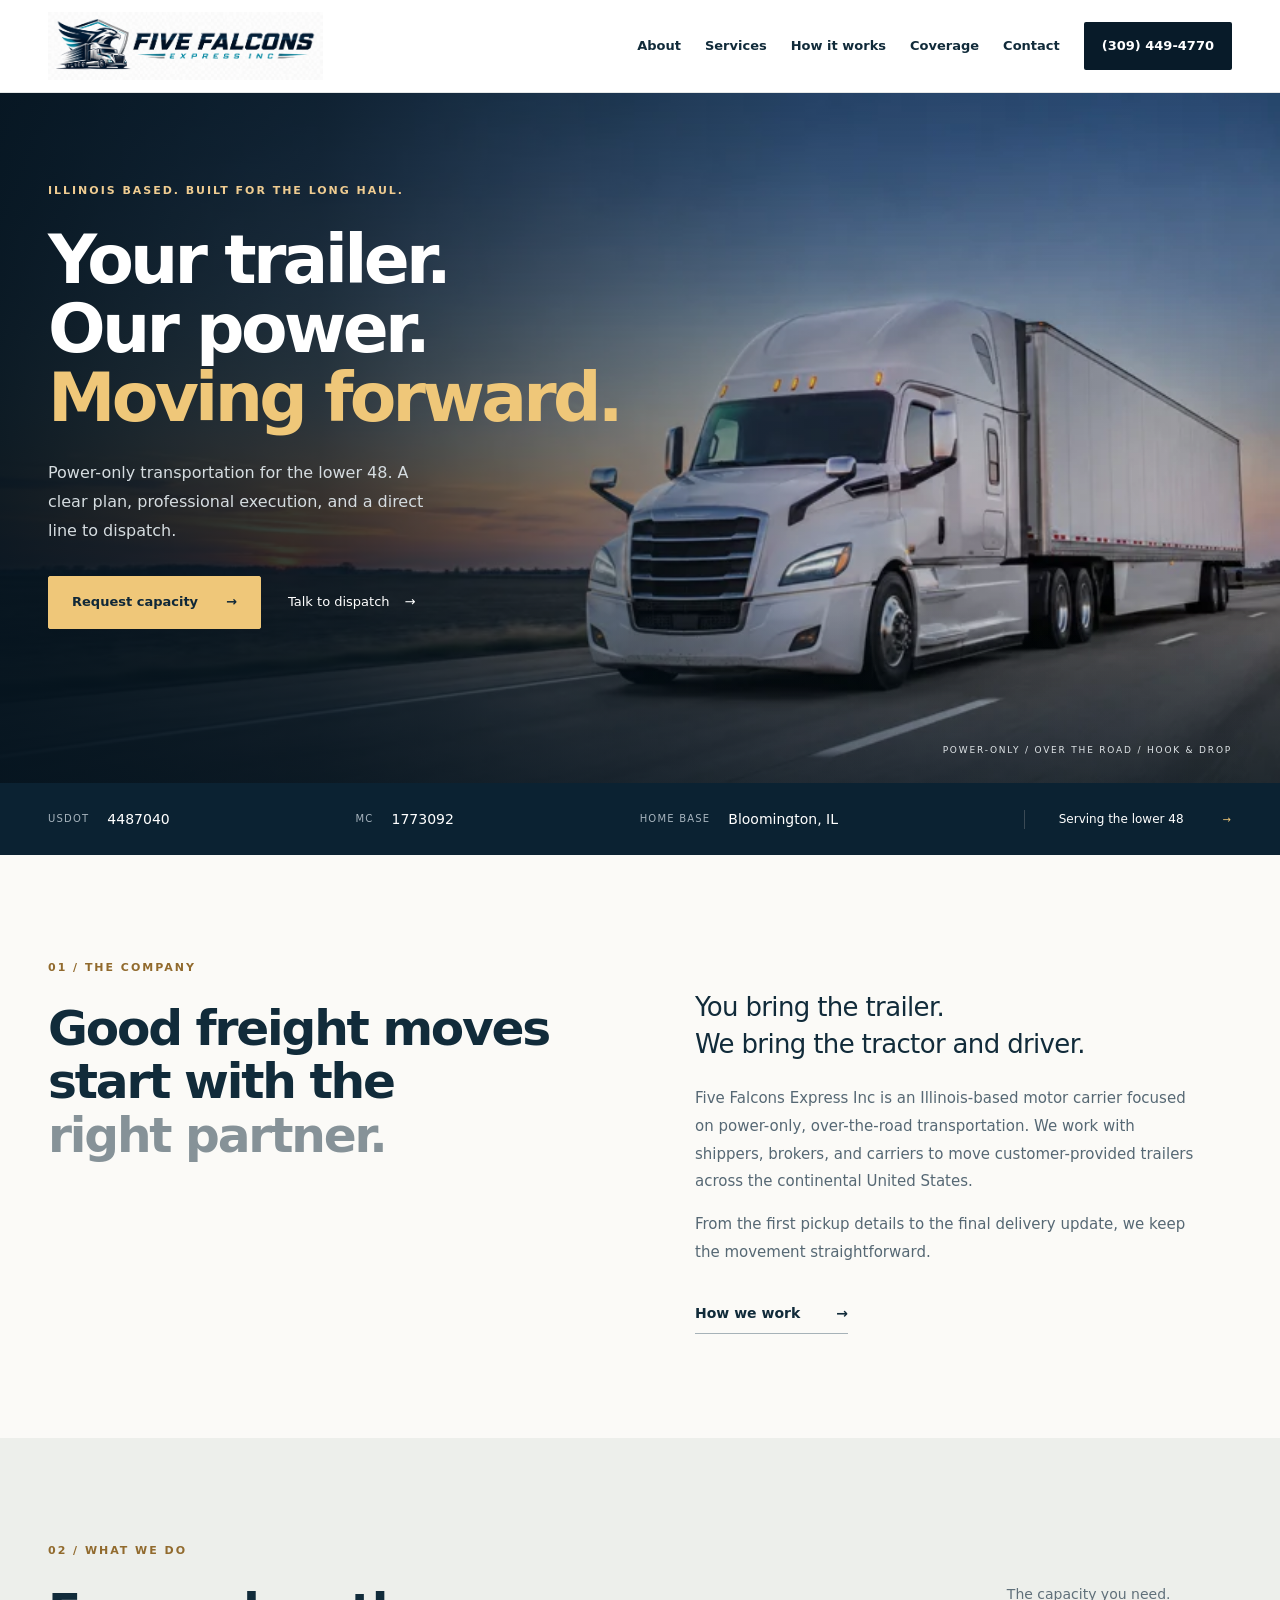
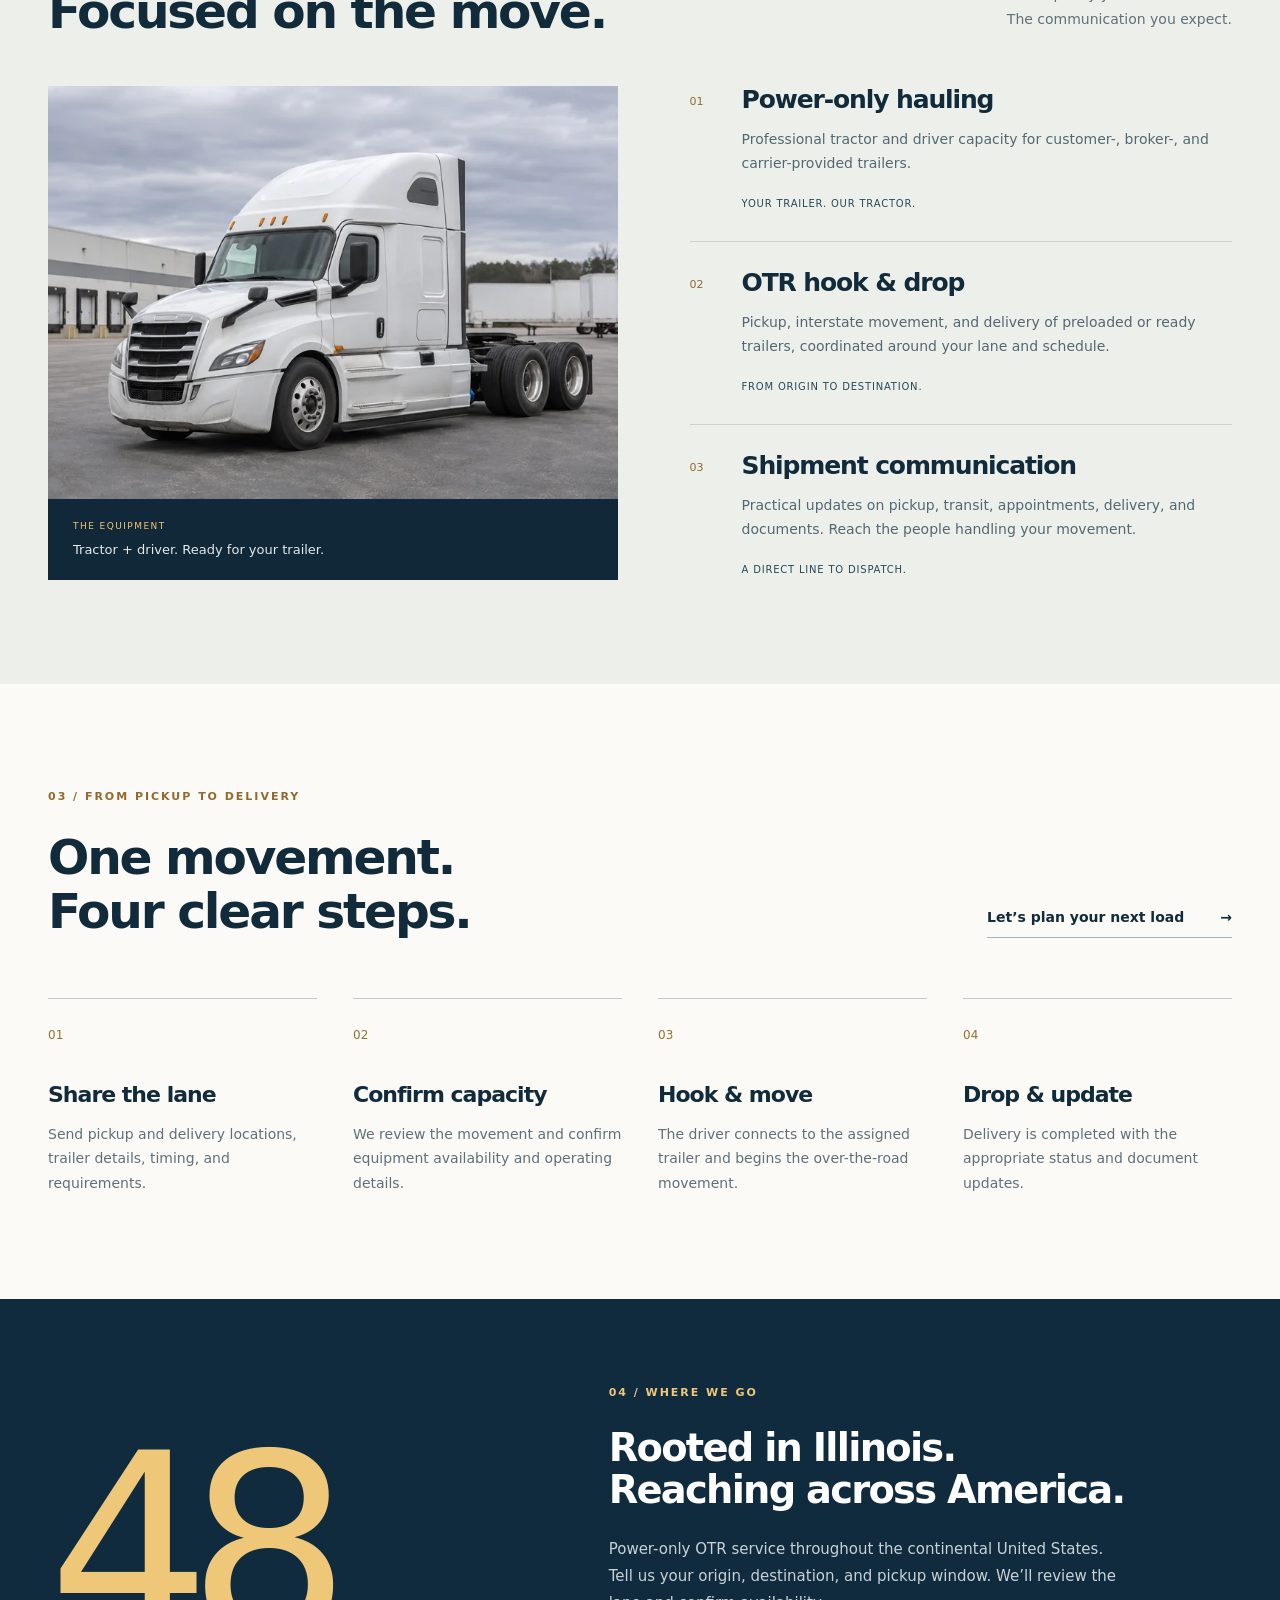
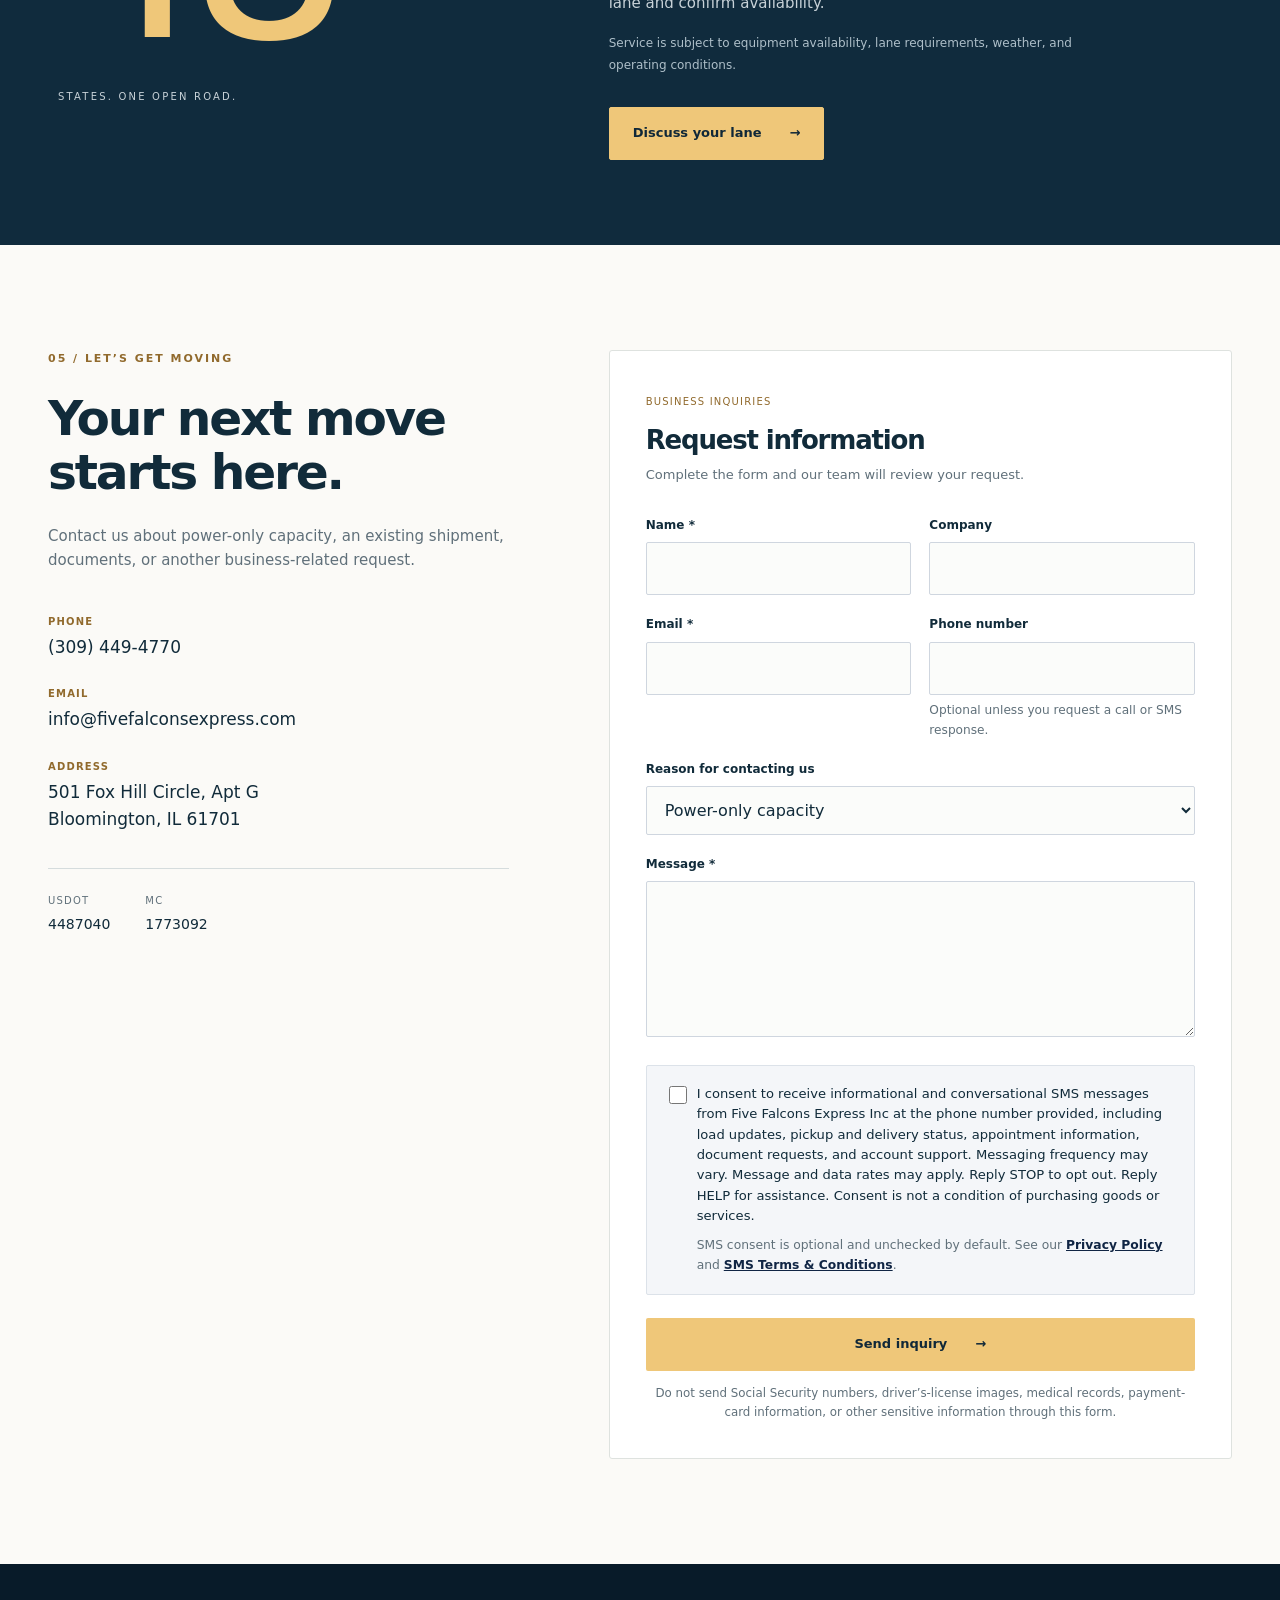
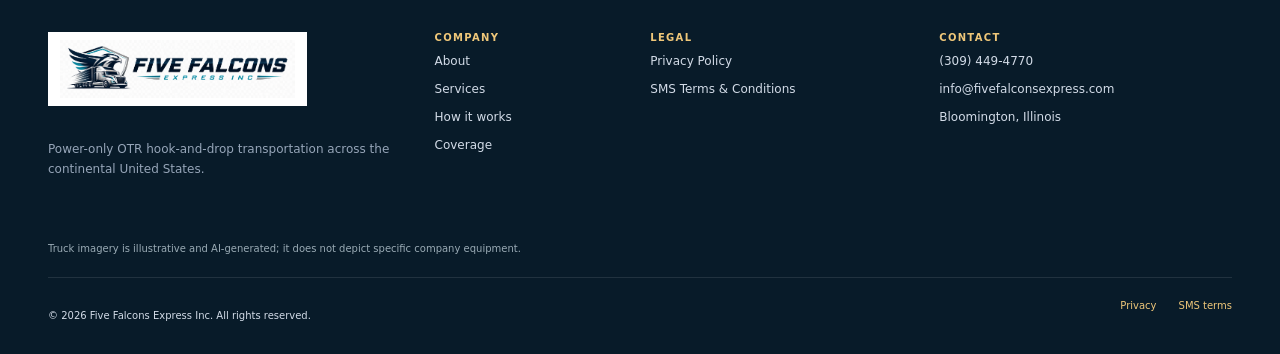
==== commit ea261238: "Redesign homepage with photorealistic trucks and responsive editorial layout" ====
--- a/index.html
+++ b/index.html
@@ -13,23 +13,17 @@
   <link rel="canonical" href="https://www.fivefalconsexpress.com/">
   <link rel="icon" href="favicon.svg" type="image/svg+xml">
   <link rel="stylesheet" href="styles.css">
+  <link rel="stylesheet" href="homepage.css">
+  <meta property="og:image" content="https://www.fivefalconsexpress.com/assets/highway-semi.webp">
   <script defer src="script.js"></script>
 </head>
-<body>
+<body class="home">
   <a class="skip-link" href="#main-content">Skip to main content</a>
 
   <header class="site-header" id="top">
     <div class="container nav-wrap">
       <a class="brand" href="#top" aria-label="Five Falcons home">
-        <span class="brand-mark" aria-hidden="true">
-          <svg viewBox="0 0 64 64" role="img">
-            <path d="M7 35c10-16 22-22 42-24-7 5-11 9-14 14 8-4 15-5 22-4-9 5-15 10-20 17l-4 13-5-10-10 9 4-13c-5 2-10 2-15-2Z" fill="currentColor"/>
-          </svg>
-        </span>
-        <span class="brand-copy">
-          <strong>Five Falcons</strong>
-          <small>Express Inc</small>
-        </span>
+        <img class="wordmark" src="assets/five-falcons-header.png" width="2508" height="627" alt="Five Falcons Express Inc">
       </a>
 
       <button class="menu-toggle" type="button" aria-controls="primary-navigation" aria-expanded="false">
@@ -49,268 +43,48 @@
   </header>
 
   <main id="main-content">
-    <section class="hero" aria-labelledby="hero-title">
-      <div class="hero-grid-overlay" aria-hidden="true"></div>
-      <div class="hero-glow hero-glow-one" aria-hidden="true"></div>
-      <div class="hero-glow hero-glow-two" aria-hidden="true"></div>
-
-      <div class="container hero-grid">
-        <div class="hero-copy reveal">
-          <div class="availability-pill"><span></span>Power-only capacity for the lower 48</div>
-          <p class="eyebrow">OTR hook-and-drop transportation</p>
-          <h1 id="hero-title">Reliable power.<br><em>Freight in motion.</em></h1>
-          <p class="hero-lead">Five Falcons Express Inc provides professional power-only tractor capacity for customer-, broker-, and carrier-provided trailers across the continental United States.</p>
-          <div class="hero-actions">
-            <a class="button button-primary" href="#contact">Request capacity <span aria-hidden="true">→</span></a>
-            <a class="button button-secondary" href="tel:+13094494770">Call dispatch</a>
-          </div>
-          <div class="hero-credentials" aria-label="Operating credentials">
-            <div><span>USDOT</span><strong>4487040</strong></div>
-            <div><span>MC</span><strong>1773092</strong></div>
-            <div><span>Base</span><strong>Illinois</strong></div>
-          </div>
+    <section class="road-hero" aria-labelledby="hero-title">
+      <picture class="hero-photo"><source media="(max-width: 640px)" srcset="assets/highway-semi-small.webp"><img src="assets/highway-semi.webp" alt="White American sleeper semi hauling a dry van on an open highway at sunrise" width="1672" height="941" fetchpriority="high"></picture>
+      <div class="hero-shade"></div>
+      <div class="container road-hero-content">
+        <p class="eyebrow">Illinois based. Built for the long haul.</p>
+        <h1 id="hero-title">Your trailer.<br>Our power.<br><span>Moving forward.</span></h1>
+        <p class="road-hero-lead">Power-only transportation for the lower 48. A clear plan, professional execution, and a direct line to dispatch.</p>
+        <div class="hero-actions"><a class="button button-primary" href="#contact">Request capacity <span aria-hidden="true">→</span></a><a class="hero-call" href="tel:+13094494770">Talk to dispatch <span aria-hidden="true">→</span></a></div>
+      </div>
+      <div class="hero-caption">POWER-ONLY / OVER THE ROAD / HOOK &amp; DROP</div>
+    </section>
+    <section class="credential-bar" aria-label="Carrier credentials">
+      <div class="container credential-inner"><div><span>USDOT</span><strong>4487040</strong></div><div><span>MC</span><strong>1773092</strong></div><div><span>Home base</span><strong>Bloomington, IL</strong></div><a href="#coverage">Serving the lower 48 <span aria-hidden="true">→</span></a></div>
+    </section>
+
+    <section class="editorial-section" id="about">
+      <div class="container about-layout">
+        <div><p class="eyebrow">01 / The company</p><h2>Good freight moves<br>start with the<br><span class="muted-heading">right partner.</span></h2></div>
+        <div class="about-copy"><p class="intro-statement">You bring the trailer.<br>We bring the tractor and driver.</p><p>Five Falcons Express Inc is an Illinois-based motor carrier focused on power-only, over-the-road transportation. We work with shippers, brokers, and carriers to move customer-provided trailers across the continental United States.</p><p>From the first pickup details to the final delivery update, we keep the movement straightforward.</p><a class="text-link" href="#process">How we work <span aria-hidden="true">→</span></a></div>
+      </div>
+    </section>
+
+    <section class="editorial-section capabilities" id="services">
+      <div class="container"><div class="section-title-row"><div><p class="eyebrow">02 / What we do</p><h2>Focused on the move.</h2></div><p>The capacity you need.<br>The communication you expect.</p></div>
+        <div class="capability-layout">
+          <figure class="equipment-photo"><img src="assets/power-only-tractor.webp" srcset="assets/power-only-tractor-small.webp 840w, assets/power-only-tractor.webp 1536w" sizes="(max-width: 800px) 100vw, 50vw" alt="White sleeper tractor with exposed fifth wheel and tandem drive axles at a freight terminal" width="1536" height="1024" loading="lazy"><figcaption><span>THE EQUIPMENT</span>Tractor + driver. Ready for your trailer.</figcaption></figure>
+          <div class="service-list"><article><span class="service-number">01</span><div><h3>Power-only hauling</h3><p>Professional tractor and driver capacity for customer-, broker-, and carrier-provided trailers.</p><span class="service-tag">Your trailer. Our tractor.</span></div></article><article><span class="service-number">02</span><div><h3>OTR hook &amp; drop</h3><p>Pickup, interstate movement, and delivery of preloaded or ready trailers, coordinated around your lane and schedule.</p><span class="service-tag">From origin to destination.</span></div></article><article><span class="service-number">03</span><div><h3>Shipment communication</h3><p>Practical updates on pickup, transit, appointments, delivery, and documents. Reach the people handling your movement.</p><span class="service-tag">A direct line to dispatch.</span></div></article></div>
         </div>
-
-        <div class="hero-visual reveal" aria-label="Power-only truck traveling between pickup and delivery points">
-          <div class="visual-shell">
-            <div class="visual-topbar">
-              <div>
-                <span class="visual-kicker">Five Falcons network</span>
-                <strong>Hook → Move → Drop</strong>
-              </div>
-              <span class="live-indicator"><i></i> In motion</span>
-            </div>
-
-            <div class="route-stage">
-              <svg class="route-map" viewBox="0 0 700 410" aria-hidden="true">
-                <defs>
-                  <linearGradient id="routeGold" x1="0" y1="0" x2="1" y2="0">
-                    <stop offset="0" stop-color="#f0c55d" stop-opacity=".15"/>
-                    <stop offset=".5" stop-color="#f0c55d"/>
-                    <stop offset="1" stop-color="#f0c55d" stop-opacity=".2"/>
-                  </linearGradient>
-                  <filter id="routeGlow">
-                    <feGaussianBlur stdDeviation="5" result="b"/>
-                    <feMerge><feMergeNode in="b"/><feMergeNode in="SourceGraphic"/></feMerge>
-                  </filter>
-                </defs>
-                <path class="map-silhouette" d="M48 111 92 84l49 8 38-29 78 11 51-25 69 24 55-9 59 26 54-4 72 48-13 57-39 34-3 49-50 22-31 48-51-2-51 31-60-35-62 10-52-38-58 3-26-45-50-29-4-46-29-27Z"/>
-                <path class="route-path route-path-shadow" d="M112 235C195 116 291 305 383 180s132-63 204 28"/>
-                <path class="route-path" d="M112 235C195 116 291 305 383 180s132-63 204 28"/>
-                <circle class="route-node node-a" cx="112" cy="235" r="9"/>
-                <circle class="route-node node-b" cx="383" cy="180" r="9"/>
-                <circle class="route-node node-c" cx="587" cy="208" r="9"/>
-                <g class="moving-truck" filter="url(#routeGlow)">
-                  <rect x="0" y="7" width="30" height="15" rx="3" fill="#f0c55d"/>
-                  <path d="M30 10h11l7 7v5H30Z" fill="#f0c55d"/>
-                  <circle cx="10" cy="25" r="4" fill="#071426" stroke="#f0c55d" stroke-width="2"/>
-                  <circle cx="38" cy="25" r="4" fill="#071426" stroke="#f0c55d" stroke-width="2"/>
-                </g>
-              </svg>
-
-              <div class="route-label route-label-start">
-                <span>01</span><div><strong>Hook</strong><small>Trailer pickup</small></div>
-              </div>
-              <div class="route-label route-label-mid">
-                <span>02</span><div><strong>Move</strong><small>OTR execution</small></div>
-              </div>
-              <div class="route-label route-label-end">
-                <span>03</span><div><strong>Drop</strong><small>Delivery complete</small></div>
-              </div>
-            </div>
-
-            <div class="visual-footer">
-              <div class="mini-metric"><span>Equipment</span><strong>Power only</strong></div>
-              <div class="mini-metric"><span>Service</span><strong>OTR</strong></div>
-              <div class="mini-metric"><span>Coverage</span><strong>48 states</strong></div>
-            </div>
-          </div>
-        </div>
-      </div>
-    </section>
-
-    <section class="trust-strip" aria-label="Service highlights">
-      <div class="container trust-grid">
-        <div><span class="trust-icon">48</span><p><strong>Lower 48 coverage</strong><small>Continental United States</small></p></div>
-        <div><span class="trust-icon">P</span><p><strong>Power-only focus</strong><small>Tractor and driver capacity</small></p></div>
-        <div><span class="trust-icon">↗</span><p><strong>OTR capability</strong><small>Interstate long-haul movement</small></p></div>
-        <div><span class="trust-icon">✓</span><p><strong>Clear updates</strong><small>Pickup, transit, and delivery</small></p></div>
-      </div>
-    </section>
-
-    <section class="section intro-section" id="about">
-      <div class="container intro-grid">
-        <div class="section-heading reveal">
-          <p class="eyebrow">About Five Falcons</p>
-          <h2>Simple operating discipline. Dependable execution.</h2>
-        </div>
-        <div class="intro-copy reveal">
-          <p class="large-copy">Five Falcons Express Inc is an Illinois-based motor carrier focused on power-only transportation. We help logistics partners move preloaded and customer-provided trailers without adding unnecessary complexity.</p>
-          <div class="principle-grid">
-            <article><span>01</span><h3>Arrive prepared</h3><p>Equipment and driver capacity aligned with the trailer movement.</p></article>
-            <article><span>02</span><h3>Connect safely</h3><p>Professional hook-and-drop execution with attention to operating details.</p></article>
-            <article><span>03</span><h3>Communicate clearly</h3><p>Practical updates about pickup, transit, delivery, and documents.</p></article>
-          </div>
-        </div>
-      </div>
-    </section>
-
-    <section class="section services-section" id="services">
-      <div class="container">
-        <div class="section-heading center-heading reveal">
-          <p class="eyebrow">Core services</p>
-          <h2>Focused capacity for trailer-based freight.</h2>
-          <p>Purpose-built support for shippers, brokers, and carriers that need dependable tractor power.</p>
-        </div>
-
-        <div class="service-grid">
-          <article class="service-card service-card-featured reveal">
-            <div class="service-visual power-visual" aria-hidden="true">
-              <svg viewBox="0 0 240 150">
-                <path d="M25 99h100V60h54l30 31v25H25Z" fill="none" stroke="currentColor" stroke-width="6" stroke-linejoin="round"/>
-                <path d="M179 60v31h30" fill="none" stroke="currentColor" stroke-width="6"/>
-                <circle cx="65" cy="119" r="18" fill="#0a1d34" stroke="currentColor" stroke-width="6"/>
-                <circle cx="172" cy="119" r="18" fill="#0a1d34" stroke="currentColor" stroke-width="6"/>
-                <path d="M28 38h82M42 22h48" stroke="currentColor" stroke-width="5" stroke-linecap="round" opacity=".45"/>
-              </svg>
-            </div>
-            <div class="service-index">01</div>
-            <h3>Power-only hauling</h3>
-            <p>Tractor and driver capacity for customer-, broker-, or carrier-provided trailers.</p>
-            <ul><li>Trailer supplied by partner</li><li>Professional tractor capacity</li><li>Interstate operation</li></ul>
-          </article>
-
-          <article class="service-card reveal">
-            <div class="service-visual hook-visual" aria-hidden="true">
-              <svg viewBox="0 0 240 150">
-                <rect x="24" y="35" width="120" height="73" rx="8" fill="none" stroke="currentColor" stroke-width="6"/>
-                <path d="M145 82h32c18 0 31 13 31 31v3" fill="none" stroke="currentColor" stroke-width="6" stroke-linecap="round"/>
-                <circle cx="63" cy="119" r="17" fill="#0a1d34" stroke="currentColor" stroke-width="6"/>
-                <circle cx="130" cy="119" r="17" fill="#0a1d34" stroke="currentColor" stroke-width="6"/>
-                <path d="m174 63 18 18-18 18" fill="none" stroke="currentColor" stroke-width="6" stroke-linecap="round" stroke-linejoin="round"/>
-              </svg>
-            </div>
-            <div class="service-index">02</div>
-            <h3>OTR hook and drop</h3>
-            <p>Efficient trailer pickup and delivery workflows designed around preloaded or ready trailers.</p>
-            <ul><li>Hook at origin</li><li>Move over the road</li><li>Drop at destination</li></ul>
-          </article>
-
-          <article class="service-card reveal">
-            <div class="service-visual communication-visual" aria-hidden="true">
-              <svg viewBox="0 0 240 150">
-                <rect x="35" y="25" width="170" height="100" rx="18" fill="none" stroke="currentColor" stroke-width="6"/>
-                <path d="m70 72 30 24 68-48" fill="none" stroke="currentColor" stroke-width="7" stroke-linecap="round" stroke-linejoin="round"/>
-                <circle cx="186" cy="39" r="13" fill="currentColor"/>
-              </svg>
-            </div>
-            <div class="service-index">03</div>
-            <h3>Shipment communication</h3>
-            <p>Informational updates concerning pickup, transit, delivery, appointments, and documents.</p>
-            <ul><li>Pickup confirmation</li><li>Status communication</li><li>Delivery updates</li></ul>
-          </article>
-        </div>
-      </div>
-    </section>
-
-    <section class="section process-section" id="process">
-      <div class="container process-layout">
-        <div class="process-copy reveal">
-          <p class="eyebrow">How it works</p>
-          <h2>A clear path from trailer assignment to delivery.</h2>
-          <p class="large-copy">Power-only transportation works best when responsibilities and updates are straightforward. Our process keeps the movement easy to follow.</p>
-          <a class="text-link" href="#contact">Discuss a trailer movement <span aria-hidden="true">→</span></a>
-        </div>
-
-        <ol class="process-timeline" aria-label="Power-only transportation process">
-          <li class="reveal">
-            <span class="timeline-number">01</span>
-            <div><h3>Share the movement</h3><p>Provide pickup, delivery, trailer, timing, and operational requirements.</p></div>
-          </li>
-          <li class="reveal">
-            <span class="timeline-number">02</span>
-            <div><h3>Confirm capacity</h3><p>We review the lane and equipment requirements and confirm availability.</p></div>
-          </li>
-          <li class="reveal">
-            <span class="timeline-number">03</span>
-            <div><h3>Hook and move</h3><p>The driver connects to the assigned trailer and begins the OTR movement.</p></div>
-          </li>
-          <li class="reveal">
-            <span class="timeline-number">04</span>
-            <div><h3>Drop and update</h3><p>The trailer is delivered and the appropriate status or document update is communicated.</p></div>
-          </li>
-        </ol>
-      </div>
-    </section>
-
-    <section class="section coverage-section" id="coverage">
-      <div class="container coverage-grid">
-        <div class="coverage-copy reveal">
-          <p class="eyebrow">Service area</p>
-          <h2>Continental United States</h2>
-          <p class="large-copy">Power-only OTR service throughout the lower 48 states, subject to equipment availability, lane requirements, weather, and operating conditions.</p>
-          <div class="coverage-facts">
-            <div><strong>48</strong><span>States in service area</span></div>
-            <div><strong>OTR</strong><span>Interstate capability</span></div>
-            <div><strong>PO</strong><span>Power-only equipment</span></div>
-          </div>
-          <ul class="check-list">
-            <li>Interstate over-the-road operations</li>
-            <li>Hook-and-drop trailer movements</li>
-            <li>Broker and customer communication</li>
-            <li>Pickup and delivery status updates</li>
-          </ul>
-        </div>
-
-        <div class="network-card reveal" aria-label="Illustrated lower 48 service network">
-          <div class="network-card-head">
-            <div><span>Operating footprint</span><strong>Lower 48 network</strong></div>
-            <span class="network-badge">Continental U.S.</span>
-          </div>
-          <div class="network-map-wrap">
-            <svg class="network-map" viewBox="0 0 760 470" aria-hidden="true">
-              <defs>
-                <radialGradient id="pointGlow"><stop offset="0" stop-color="#f0c55d"/><stop offset="1" stop-color="#f0c55d" stop-opacity="0"/></radialGradient>
-                <linearGradient id="networkLine" x1="0" y1="0" x2="1" y2="1"><stop stop-color="#f0c55d" stop-opacity=".1"/><stop offset=".5" stop-color="#f0c55d"/><stop offset="1" stop-color="#f0c55d" stop-opacity=".1"/></linearGradient>
-              </defs>
-              <path class="network-land" d="M62 121 111 91l57 10 42-32 90 13 60-29 79 27 63-10 68 30 61-4 82 54-15 64-45 39-3 57-58 26-35 55-60-3-58 36-69-40-71 12-60-44-67 4-29-52-57-34-5-52-34-30Z"/>
-              <g class="network-lines">
-                <path d="M145 255C215 130 312 330 398 210S544 123 633 224"/>
-                <path d="M145 255C270 260 300 138 398 210s130 122 235 14"/>
-                <path d="M235 151c38 90 115 58 163 59 77 2 82 92 132 108"/>
-              </g>
-              <g class="network-points">
-                <circle cx="145" cy="255" r="24" fill="url(#pointGlow)"/><circle cx="145" cy="255" r="7"/>
-                <circle cx="235" cy="151" r="20" fill="url(#pointGlow)"/><circle cx="235" cy="151" r="6"/>
-                <circle cx="398" cy="210" r="27" fill="url(#pointGlow)"/><circle cx="398" cy="210" r="8"/>
-                <circle cx="530" cy="318" r="20" fill="url(#pointGlow)"/><circle cx="530" cy="318" r="6"/>
-                <circle cx="633" cy="224" r="24" fill="url(#pointGlow)"/><circle cx="633" cy="224" r="7"/>
-              </g>
-            </svg>
-          </div>
-          <div class="network-legend"><span><i></i>Representative route network</span><small>Illustration, not live tracking</small></div>
-        </div>
-      </div>
-    </section>
-
-    <section class="cta-band">
-      <div class="container cta-band-inner reveal">
-        <div>
-          <p class="eyebrow">Need power-only capacity?</p>
-          <h2>Let’s discuss the trailer, lane, and timing.</h2>
-        </div>
-        <div class="cta-actions">
-          <a class="button button-primary" href="#contact">Send an inquiry <span aria-hidden="true">→</span></a>
-          <a class="button button-secondary" href="tel:+13094494770">(309) 449-4770</a>
-        </div>
-      </div>
-    </section>
+      </div>
+    </section>
+
+    <section class="editorial-section process-section" id="process"><div class="container"><div class="section-title-row"><div><p class="eyebrow">03 / From pickup to delivery</p><h2>One movement.<br>Four clear steps.</h2></div><a class="text-link" href="#contact">Let’s plan your next load <span aria-hidden="true">→</span></a></div>
+      <ol class="steps"><li><span>01</span><h3>Share the lane</h3><p>Send pickup and delivery locations, trailer details, timing, and requirements.</p></li><li><span>02</span><h3>Confirm capacity</h3><p>We review the movement and confirm equipment availability and operating details.</p></li><li><span>03</span><h3>Hook &amp; move</h3><p>The driver connects to the assigned trailer and begins the over-the-road movement.</p></li><li><span>04</span><h3>Drop &amp; update</h3><p>Delivery is completed with the appropriate status and document updates.</p></li></ol>
+    </div></section>
+
+    <section class="coverage-story" id="coverage"><div class="container coverage-story-inner"><div class="coverage-numeral" aria-hidden="true">48<span>STATES. ONE OPEN ROAD.</span></div><div><p class="eyebrow">04 / Where we go</p><h2>Rooted in Illinois.<br>Reaching across America.</h2><p>Power-only OTR service throughout the continental United States. Tell us your origin, destination, and pickup window. We’ll review the lane and confirm availability.</p><p class="coverage-note">Service is subject to equipment availability, lane requirements, weather, and operating conditions.</p><a class="button button-primary" href="#contact">Discuss your lane <span aria-hidden="true">→</span></a></div></div></section>
 
     <section class="section contact-section" id="contact">
       <div class="container contact-grid">
         <div class="contact-copy reveal">
-          <p class="eyebrow">Contact Five Falcons</p>
-          <h2>Tell us how we can help.</h2>
+          <p class="eyebrow">05 / Let’s get moving</p>
+          <h2>Your next move<br>starts here.</h2>
           <p>Contact us about power-only capacity, an existing shipment, documents, or another business-related request.</p>
 
           <address class="contact-details">
@@ -382,9 +156,9 @@
             <div class="sms-consent">
               <label class="checkbox-label" for="sms-consent">
                 <input id="sms-consent" name="sms_consent" type="checkbox" value="YES - User expressly opted in to informational and conversational SMS">
-                <span>I consent to receive informational and conversational SMS messages from Five Falcons Express Inc at the phone number provided, including load updates, pickup and delivery status, appointment information, document requests, and account support. Message frequency may vary. Message and data rates may apply. Reply STOP to opt out and HELP for support. Consent is not a condition of purchasing goods or services.</span>
+                <span>I consent to receive informational and conversational SMS messages from Five Falcons Express Inc at the phone number provided, including load updates, pickup and delivery status, appointment information, document requests, and account support. Messaging frequency may vary. Message and data rates may apply. Reply STOP to opt out. Reply HELP for assistance. Consent is not a condition of purchasing goods or services.</span>
               </label>
-              <p>SMS consent is optional and unchecked by default. See our <a href="privacy-policy.html">Privacy Policy</a> and <a href="sms-terms.html">SMS Terms &amp; Conditions</a>.</p>
+              <p>SMS consent is optional and unchecked by default. See our <a href="/privacy-policy/">Privacy Policy</a> and <a href="/terms-and-conditions/">SMS Terms &amp; Conditions</a>.</p>
               <p class="form-error" id="sms-error" role="alert" hidden>Please enter a phone number before selecting SMS consent.</p>
             </div>
 
@@ -400,10 +174,7 @@
     <div class="container footer-grid">
       <div>
         <a class="brand footer-brand" href="#top">
-          <span class="brand-mark" aria-hidden="true">
-            <svg viewBox="0 0 64 64"><path d="M7 35c10-16 22-22 42-24-7 5-11 9-14 14 8-4 15-5 22-4-9 5-15 10-20 17l-4 13-5-10-10 9 4-13c-5 2-10 2-15-2Z" fill="currentColor"/></svg>
-          </span>
-          <span class="brand-copy"><strong>Five Falcons</strong><small>Express Inc</small></span>
+          <img class="wordmark" src="assets/five-falcons-header.png" width="2508" height="627" alt="Five Falcons Express Inc">
         </a>
         <p>Power-only OTR hook-and-drop transportation across the continental United States.</p>
       </div>
@@ -416,8 +187,8 @@
       </div>
       <div>
         <h2>Legal</h2>
-        <a href="privacy-policy.html">Privacy Policy</a>
-        <a href="sms-terms.html">SMS Terms &amp; Conditions</a>
+        <a href="/privacy-policy/">Privacy Policy</a>
+        <a href="/terms-and-conditions/">SMS Terms &amp; Conditions</a>
       </div>
       <div>
         <h2>Contact</h2>
@@ -426,9 +197,10 @@
         <span>Bloomington, Illinois</span>
       </div>
     </div>
+    <div class="container image-disclosure">Truck imagery is illustrative and AI-generated; it does not depict specific company equipment.</div>
     <div class="container footer-bottom">
       <p>© <span id="current-year">2026</span> Five Falcons Express Inc. All rights reserved.</p>
-      <nav aria-label="Footer legal navigation"><a href="privacy-policy.html">Privacy</a><a href="sms-terms.html">SMS terms</a></nav>
+      <nav aria-label="Footer legal navigation"><a href="/privacy-policy/">Privacy</a><a href="/terms-and-conditions/">SMS terms</a></nav>
     </div>
   </footer>
 </body>
--- a/homepage.css
+++ b/homepage.css
@@ -0,0 +1,15 @@
+/* Photography-led homepage. Shared legal-page styles remain in styles.css. */
+.home{--gold-500:#c69642;--gold-400:#efc779;--navy-950:#081b29;--ink:#112b3a;--muted:#60707a;--container:1240px;background:#fbfaf7;color:var(--ink)}
+.home .container{width:min(calc(100% - 96px),var(--container))}.home section[id]{scroll-margin-top:100px}.home .site-header{background:#fff;color:var(--ink);border-bottom:1px solid #e4e7e7;backdrop-filter:none}.home .nav-wrap{min-height:92px;gap:36px}.home .brand{flex-shrink:0}.home .wordmark{display:block;width:275px;height:auto}.home .primary-nav{gap:24px}.home .primary-nav a{color:var(--ink);font-size:13px;font-weight:600}.home .primary-nav a:hover{color:#97702c}.home .primary-nav .nav-phone{border-radius:2px;background:var(--navy-950);color:#fff;padding:14px 18px}.home .menu-toggle{border-color:#cbd3d8;border-radius:2px}.home .menu-toggle span:not(.sr-only){background:var(--ink)}
+.home h1,.home h2,.home h3{letter-spacing:-.045em;line-height:1.1}.home h2{font-size:clamp(32px,3.8vw,52px);font-weight:600;margin:0}.home h3{font-size:25px;font-weight:600}.home .eyebrow{font-size:11px;letter-spacing:.18em;font-weight:700;color:#916a2d;margin-bottom:25px}.home .button{border-radius:2px;font-size:13px;font-weight:700;min-height:53px;padding:15px 23px;gap:28px;box-shadow:none}.home .button-primary{background:var(--gold-400);color:#102838;border-color:var(--gold-400)}.home .button-primary:hover{background:#f7d797}.home .text-link{display:inline-flex;gap:36px;color:var(--ink);text-decoration:none;border-bottom:1px solid #a6b2b8;padding-bottom:9px;font-size:14px;font-weight:600}.home a:focus-visible,.home button:focus-visible{outline:3px solid #bd8d38;outline-offset:5px}
+.road-hero{position:relative;isolation:isolate;min-height:690px;color:#fff;overflow:hidden;background:#132c3d}.hero-photo,.hero-photo img,.hero-shade{position:absolute;inset:0;width:100%;height:100%;object-fit:cover}.hero-photo{z-index:-3}.hero-photo img{object-position:center 60%}.hero-shade{z-index:-2;background:linear-gradient(90deg,rgba(5,20,31,.94),rgba(5,20,31,.79) 25%,rgba(5,20,31,.18) 64%,rgba(5,20,31,0)),linear-gradient(0deg,rgba(5,20,31,.55),transparent 25%)}.road-hero-content{padding-top:89px;padding-bottom:115px}.home .road-hero .eyebrow{color:#efcc91}.home .road-hero h1{font-size:clamp(48px,5.3vw,76px);font-weight:600;line-height:1.02;margin:0 0 27px;max-width:650px;letter-spacing:-.055em}.road-hero h1 span{color:#efc779}.road-hero-lead{max-width:405px;font-size:16px;line-height:1.8;color:#d5dce0;margin:0 0 30px}.home .hero-actions{display:flex;gap:27px;align-items:center;margin:0}.hero-call{font-size:13px;text-decoration:none;display:flex;gap:15px;align-items:center}.hero-caption{position:absolute;bottom:26px;right:max(48px,calc((100vw - 1240px)/2));font-size:9px;letter-spacing:.2em;color:#e0e5e8}
+.credential-bar{background:#0b2232;color:#fff}.credential-inner{display:flex;align-items:center;justify-content:space-between;padding:25px 0;gap:30px}.credential-inner>div{display:flex;gap:18px;align-items:center}.credential-inner span{font-size:10px;color:#a7b4be;text-transform:uppercase;letter-spacing:.12em}.credential-inner strong{font-size:14px;font-weight:500}.credential-inner>a{font-size:12px;text-decoration:none;border-left:1px solid #3b4a55;padding-left:34px}.credential-inner>a span{color:#efc779;margin-left:35px}
+.editorial-section{padding:104px 0}.about-layout{display:grid;grid-template-columns:1fr 1fr;gap:110px}.muted-heading{color:#869298}.about-copy{padding-top:30px;max-width:500px}.about-copy .intro-statement{font-size:26px;line-height:1.4;letter-spacing:-.025em;color:var(--ink);margin:0 0 23px}.about-copy p{color:#566874;font-size:15px;line-height:1.85}.about-copy .text-link{margin-top:20px}.capabilities{background:#edeFEB}.section-title-row{display:flex;align-items:flex-end;justify-content:space-between;gap:40px;margin-bottom:48px}.section-title-row>p{font-size:14px;color:#60707a;margin:0 0 6px;line-height:1.8}.capability-layout{display:grid;grid-template-columns:1.05fr 1fr;gap:72px;align-items:stretch}.equipment-photo{margin:0;display:flex;flex-direction:column;background:#102838;overflow:hidden}.equipment-photo img{width:100%;height:100%;min-height:400px;object-fit:cover;object-position:40% center;flex:1}.equipment-photo figcaption{padding:20px 25px;color:#e5e9ea;font-size:13px;display:flex;flex-direction:column;gap:6px}.equipment-photo figcaption span{font-size:9px;letter-spacing:.16em;color:#efc779}.service-list article{display:grid;grid-template-columns:30px 1fr;gap:22px;padding:27px 0;border-bottom:1px solid #cbd2d0}.service-list article:first-child{padding-top:0}.service-list article:last-child{border-bottom:0;padding-bottom:0}.service-number{font-size:11px;color:#916a2d;padding-top:7px}.service-list h3{margin:0 0 13px}.service-list p{font-size:14px;color:#546773;line-height:1.75;margin:0 0 13px}.service-tag{font-size:10px;text-transform:uppercase;letter-spacing:.08em;color:#284958}
+.home .process-section{background:#fbfaf7}.steps{display:grid;grid-template-columns:repeat(4,1fr);gap:36px;list-style:none;padding:0;margin:60px 0 0}.steps li{border-top:1px solid #bec8cd;padding-top:22px}.steps li>span{font-size:12px;color:#97702c}.steps h3{font-size:22px;margin:36px 0 15px}.steps p{font-size:14px;line-height:1.75;color:#60707a;margin:0}.coverage-story{background:#102b3d;color:#fff;padding:85px 0}.coverage-story-inner{display:grid;grid-template-columns:.85fr 1.15fr;gap:100px;align-items:center}.coverage-numeral{font-size:clamp(140px,20vw,270px);line-height:.85;font-weight:500;letter-spacing:-.09em;color:#efc779}.coverage-numeral span{display:block;margin:32px 0 0 10px;font-size:10px;letter-spacing:.22em;color:#c8d2d8;line-height:1.5}.home .coverage-story .eyebrow{color:#efc779}.home .coverage-story h2{font-size:clamp(30px,3vw,43px)}.coverage-story p:not(.eyebrow){font-size:15px;color:#c8d2d8;line-height:1.8;max-width:520px;margin:25px 0 0}.coverage-story p.coverage-note{font-size:12px;color:#aebfc9;margin-top:16px}.coverage-story .button{margin-top:30px}
+.home .contact-section{padding:105px 0;background:#fbfaf7;color:var(--ink)}.home .contact-grid{gap:100px;grid-template-columns:.85fr 1.15fr}.home .contact-copy>p:not(.eyebrow){color:#60707a;font-size:15px;margin-top:25px}.home .contact-details{gap:25px}.home .contact-details a,.home .contact-details p{color:var(--ink);font-size:17px}.home .contact-details span{color:#916a2d;font-size:10px}.contact-credential-card{display:flex;gap:35px;border-top:1px solid #d5dcdd;margin-top:35px;padding-top:24px}.contact-credential-card div{display:flex;flex-direction:column;gap:4px}.contact-credential-card span{font-size:10px;color:#60707a;letter-spacing:.12em}.contact-credential-card strong{font-size:14px;font-weight:500}.home .form-panel{background:#fff;border:1px solid #dee2df;border-radius:3px;box-shadow:none;padding:36px}.form-panel-heading>span{font-size:10px;text-transform:uppercase;letter-spacing:.12em;color:#916a2d}.home .form-panel-heading h3{font-size:26px;margin:14px 0 10px}.form-panel-heading p{color:#60707a;font-size:13px;margin:0 0 30px}.home .field input,.home .field select,.home .field textarea{border-radius:2px;background:#fbfcfa}.home .field label{font-size:12px;font-weight:600}.home .sms-consent{border-radius:2px}.home .submit-button{width:100%}.home .reveal{opacity:1;transform:none;transition:none}.home .site-footer{background:#081b29}.home .footer-brand{background:white;padding:8px 12px}.home .footer-brand .wordmark{width:235px}.home .footer-grid{grid-template-columns:1.4fr .7fr 1fr 1.2fr;gap:45px}.home .footer-grid p,.home .footer-grid a,.home .footer-grid>div>span{font-size:12px}.home .footer-grid h2{font-size:10px;letter-spacing:.13em;color:#efc779}.image-disclosure{font-size:10px;color:#9aabb5;padding-bottom:20px}.home .footer-bottom{font-size:10px}
+@media(min-width:1600px){.road-hero{min-height:760px}.road-hero-content{padding-top:120px}}
+@media(max-width:1100px){.home .container{width:calc(100% - 56px)}.home .primary-nav{gap:16px}.home .wordmark{width:235px}.home .primary-nav a{font-size:12px}.home .nav-wrap{gap:20px}.about-layout,.capability-layout,.coverage-story-inner,.home .contact-grid{gap:45px}.home .footer-grid{gap:25px}.road-hero{min-height:650px}.credential-inner{gap:18px}.credential-inner>div{gap:10px}.credential-inner>a{padding-left:20px}.credential-inner>a span{margin-left:10px}}
+@media(max-width:920px){.home .nav-wrap{min-height:80px}.home .primary-nav{top:80px;background:#fff;padding:25px 28px;box-shadow:0 14px 22px #07142616}.home .primary-nav a{font-size:15px;padding:8px 0}.home .primary-nav .nav-phone{padding:14px}.home .footer-grid{grid-template-columns:1fr 1fr 1fr}.road-hero{min-height:620px}.road-hero-content{padding-top:75px}.hero-photo img{object-position:58% center}.credential-inner{flex-wrap:wrap}.credential-inner>a{border:0;padding:0}.steps{gap:24px;grid-template-columns:1fr 1fr}.home .contact-grid{grid-template-columns:1fr 1.2fr;gap:32px}.home .form-panel{padding:25px}.home .form-row{grid-template-columns:1fr;gap:0}}
+@media(max-width:800px){.about-layout,.capability-layout,.coverage-story-inner,.home .contact-grid{grid-template-columns:1fr}.about-copy{padding-top:0;max-width:none}.editorial-section{padding:72px 0}.section-title-row{gap:25px}.capability-layout{gap:40px}.equipment-photo img{max-height:440px;min-height:0;aspect-ratio:3/2;object-fit:cover}.coverage-story-inner{grid-template-columns:.65fr 1fr;gap:30px}.coverage-numeral{font-size:145px}.coverage-numeral span{font-size:8px;margin-left:0}.home .contact-section{padding:70px 0}.home .contact-grid{gap:45px}.home .form-row{grid-template-columns:1fr 1fr;gap:18px}.home .form-panel{padding:32px}}
+@media(max-width:600px){.home .container{width:calc(100% - 40px)}.home .wordmark{width:220px}.home .nav-wrap{min-height:76px}.home .primary-nav{top:76px}.road-hero{min-height:770px}.road-hero-content{padding-top:49px;padding-bottom:320px}.home .road-hero h1{font-size:49px;max-width:370px}.road-hero-lead{font-size:14px;line-height:1.7;max-width:340px}.home .road-hero .eyebrow{font-size:9px;letter-spacing:.13em;margin-bottom:24px}.hero-photo{top:auto;bottom:0;height:420px}.hero-photo img{object-position:75% center}.hero-shade{background:linear-gradient(180deg,#0b2232 0%,#0b2232 46%,rgba(11,34,50,.6) 62%,transparent 80%,rgba(11,34,50,.5))}.home .hero-actions{gap:20px}.home .button{font-size:12px;padding:14px 18px;gap:20px}.hero-call{font-size:12px;gap:10px}.hero-caption{font-size:7px;right:20px;bottom:17px;letter-spacing:.15em}.credential-inner{display:grid;grid-template-columns:1fr 1fr;gap:22px;padding:26px 0}.credential-inner>div{align-items:flex-start;flex-direction:column;gap:4px}.credential-inner strong{font-size:13px}.credential-inner>a{font-size:11px;align-self:end;padding-bottom:2px}.section-title-row{display:block;margin-bottom:33px}.section-title-row>p{margin-top:20px}.section-title-row .text-link{margin-top:25px}.about-layout{gap:30px}.home h2{font-size:36px}.home .eyebrow{margin-bottom:22px}.about-copy .intro-statement{font-size:23px}.steps{margin-top:40px;gap:35px 22px}.steps h3{font-size:20px;margin-top:24px}.steps p{font-size:13px}.coverage-story{padding:65px 0}.coverage-story-inner{grid-template-columns:1fr;gap:45px}.coverage-numeral{font-size:160px}.coverage-numeral span{margin-top:22px}.home .form-panel{padding:25px 20px}.home .form-row{grid-template-columns:1fr;gap:0}.home .footer-grid{grid-template-columns:1fr 1fr;gap:30px}.home .footer-grid>div:last-child{grid-column:1/-1}.home .contact-details a{overflow-wrap:anywhere}}
+@media(prefers-reduced-motion:reduce){.home *{scroll-behavior:auto;transition:none!important}}
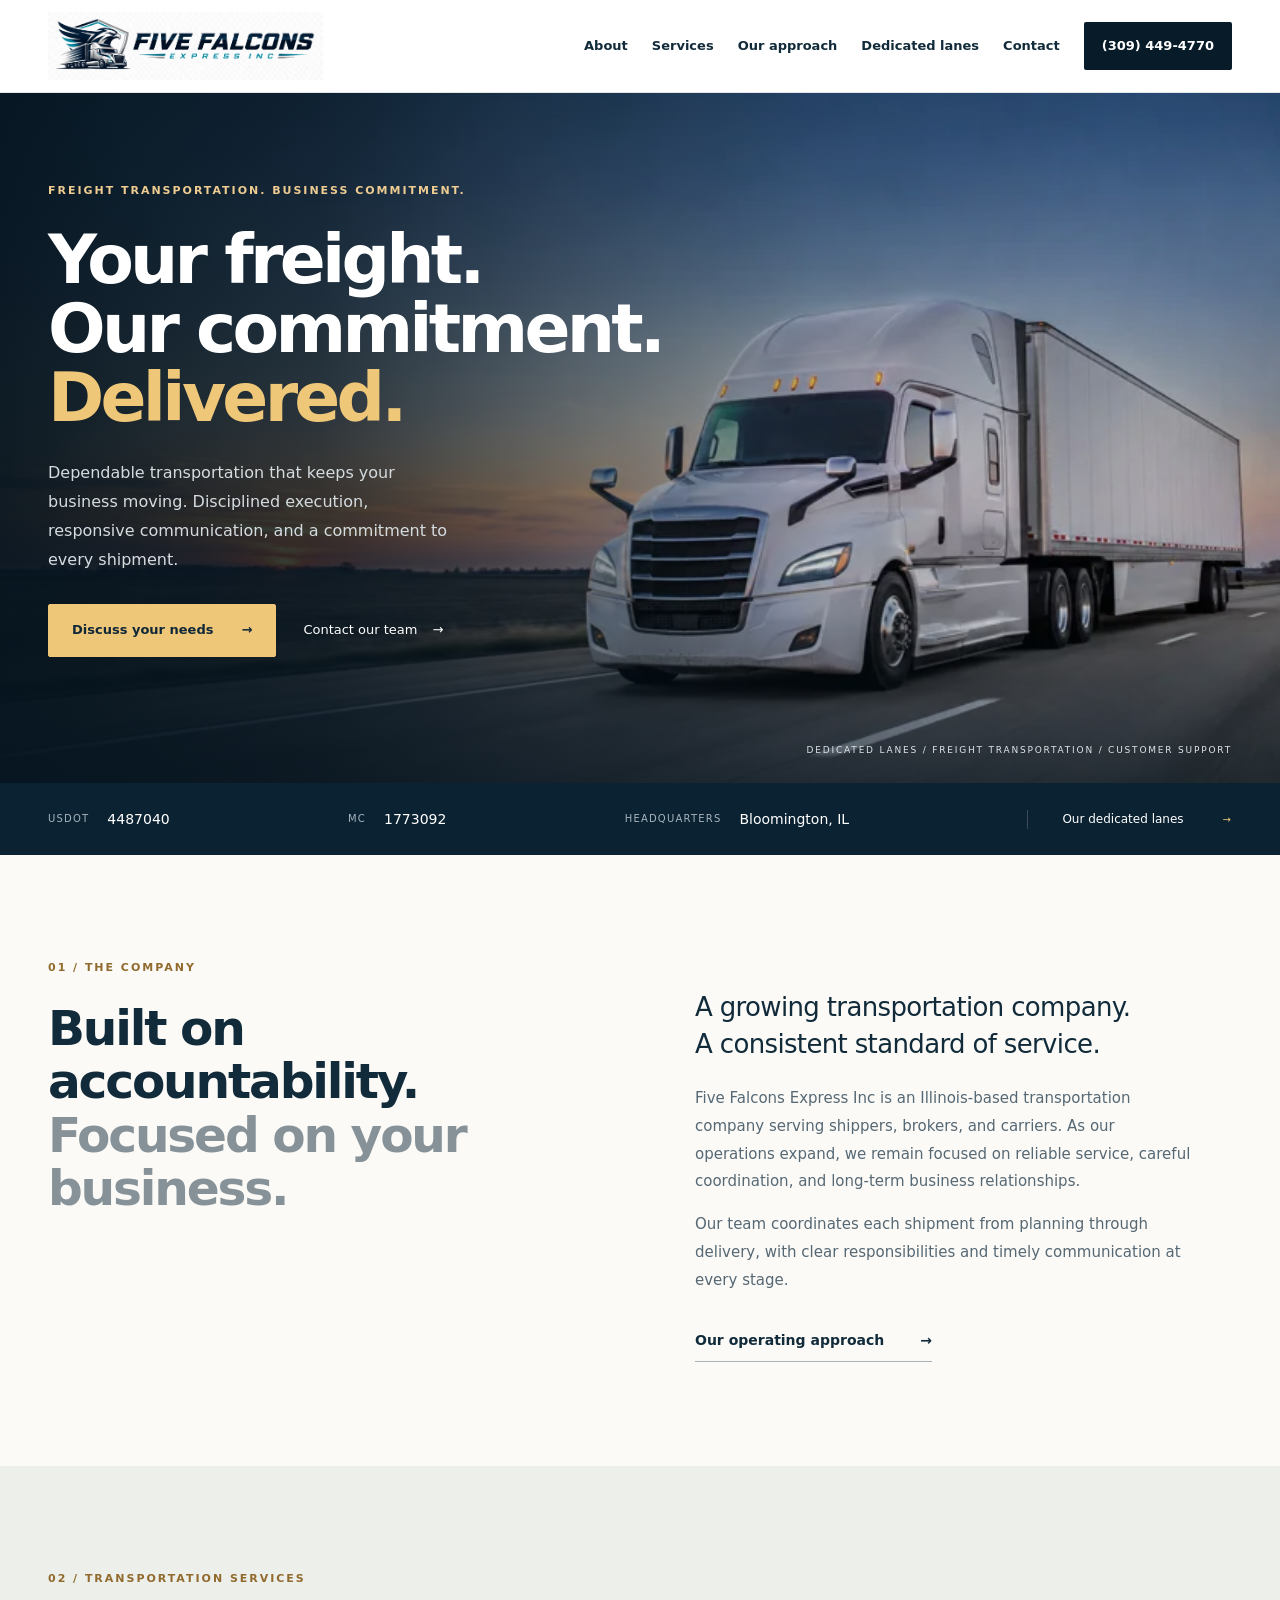
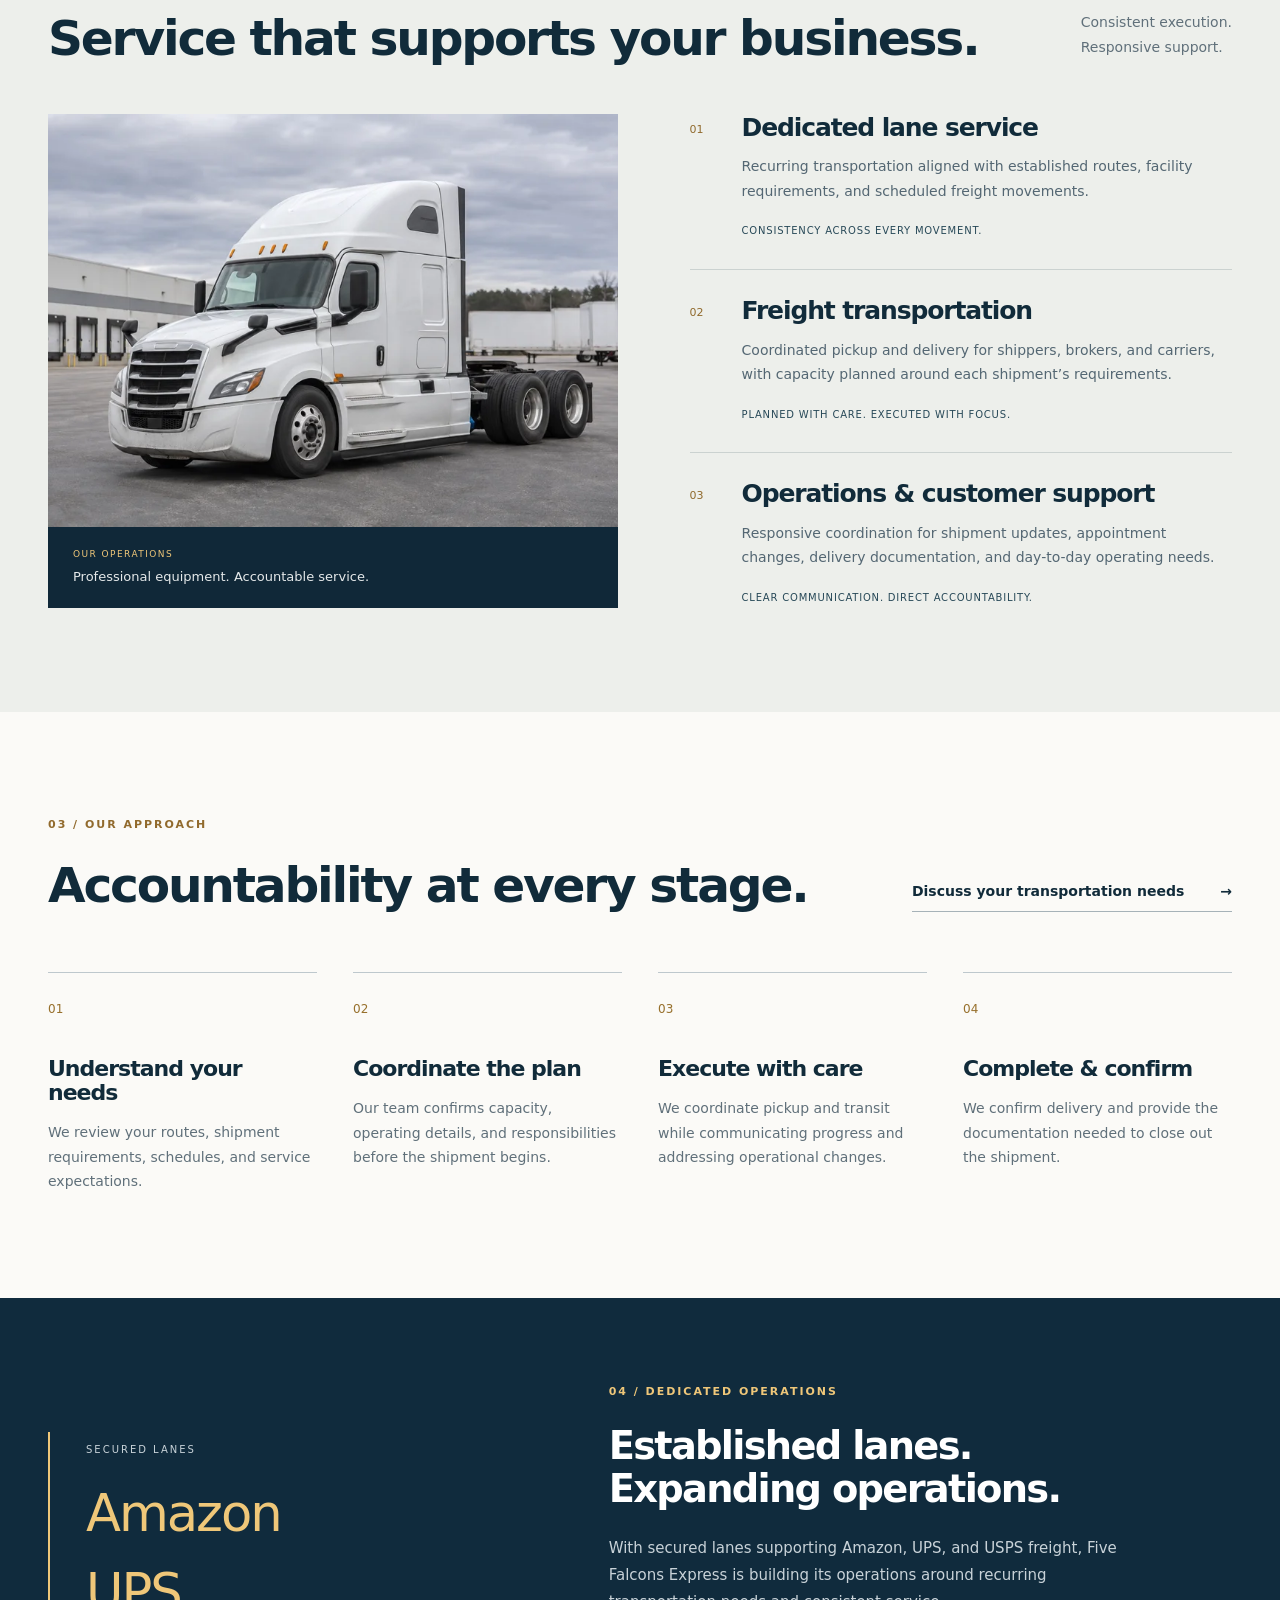
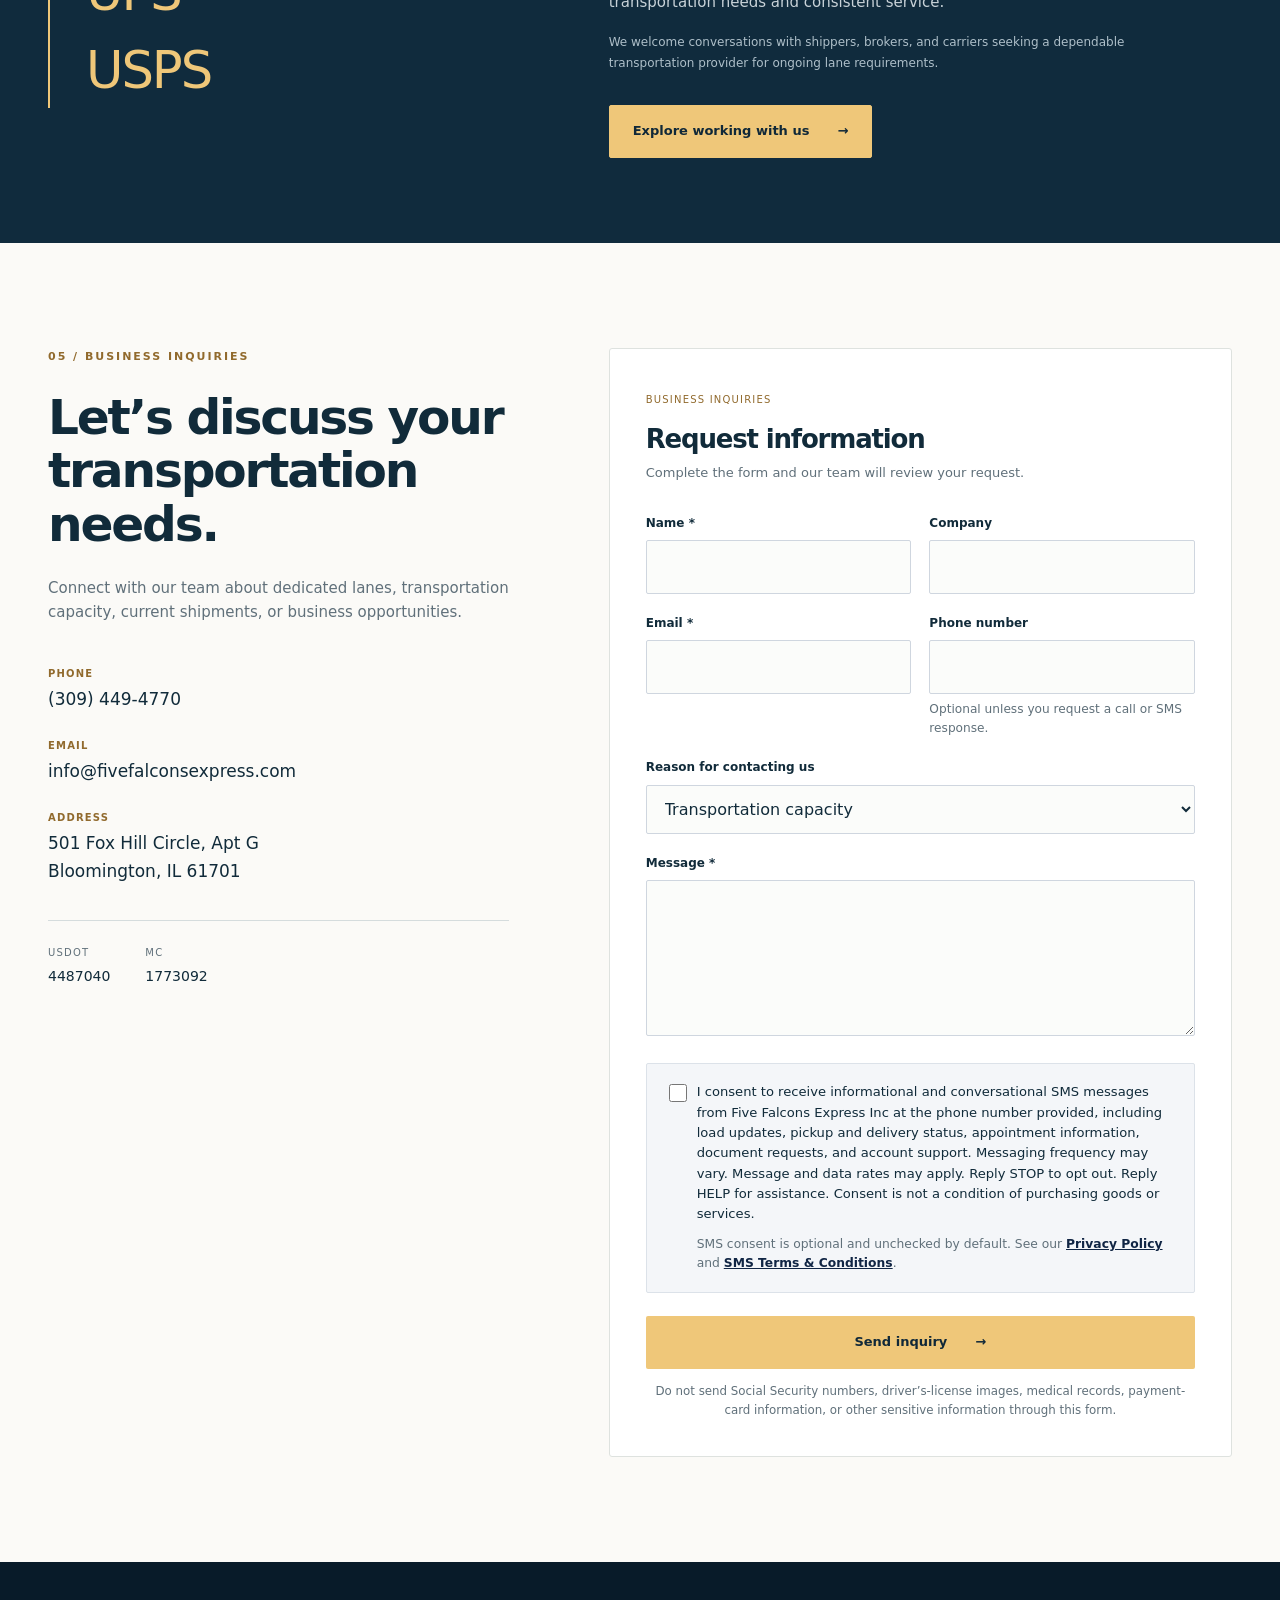
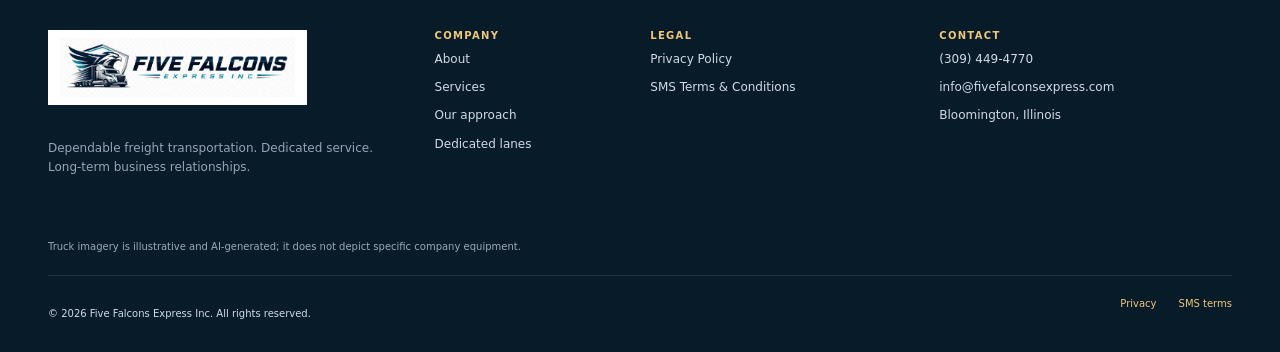
==== commit 9d9ea364: "Refine company positioning and highlight secured dedicated lanes" ====
--- a/index.html
+++ b/index.html
@@ -3,13 +3,13 @@
 <head>
   <meta charset="utf-8">
   <meta name="viewport" content="width=device-width, initial-scale=1">
-  <meta name="description" content="Five Falcons Express Inc provides power-only OTR hook-and-drop transportation services across the continental United States.">
+  <meta name="description" content="Five Falcons Express Inc provides dependable freight transportation, dedicated lane service, and coordinated logistics support for business customers.">
   <meta name="theme-color" content="#071426">
-  <meta property="og:title" content="Five Falcons Express Inc | Power-Only OTR Transportation">
-  <meta property="og:description" content="Reliable power-only semi-truck transportation and OTR hook-and-drop service across the continental United States.">
+  <meta property="og:title" content="Five Falcons Express Inc | Freight Transportation">
+  <meta property="og:description" content="Dependable freight transportation and dedicated lane service, backed by accountable execution and responsive communication.">
   <meta property="og:type" content="website">
   <meta property="og:url" content="https://www.fivefalconsexpress.com/">
-  <title>Five Falcons Express Inc | Power-Only OTR Transportation</title>
+  <title>Five Falcons Express Inc | Freight Transportation</title>
   <link rel="canonical" href="https://www.fivefalconsexpress.com/">
   <link rel="icon" href="favicon.svg" type="image/svg+xml">
   <link rel="stylesheet" href="styles.css">
@@ -34,8 +34,8 @@
       <nav id="primary-navigation" class="primary-nav" aria-label="Primary navigation">
         <a href="#about">About</a>
         <a href="#services">Services</a>
-        <a href="#process">How it works</a>
-        <a href="#coverage">Coverage</a>
+        <a href="#process">Our approach</a>
+        <a href="#coverage">Dedicated lanes</a>
         <a href="#contact">Contact</a>
         <a class="nav-phone" href="tel:+13094494770">(309) 449-4770</a>
       </nav>
@@ -47,45 +47,45 @@
       <picture class="hero-photo"><source media="(max-width: 640px)" srcset="assets/highway-semi-small.webp"><img src="assets/highway-semi.webp" alt="White American sleeper semi hauling a dry van on an open highway at sunrise" width="1672" height="941" fetchpriority="high"></picture>
       <div class="hero-shade"></div>
       <div class="container road-hero-content">
-        <p class="eyebrow">Illinois based. Built for the long haul.</p>
-        <h1 id="hero-title">Your trailer.<br>Our power.<br><span>Moving forward.</span></h1>
-        <p class="road-hero-lead">Power-only transportation for the lower 48. A clear plan, professional execution, and a direct line to dispatch.</p>
-        <div class="hero-actions"><a class="button button-primary" href="#contact">Request capacity <span aria-hidden="true">→</span></a><a class="hero-call" href="tel:+13094494770">Talk to dispatch <span aria-hidden="true">→</span></a></div>
-      </div>
-      <div class="hero-caption">POWER-ONLY / OVER THE ROAD / HOOK &amp; DROP</div>
+        <p class="eyebrow">Freight transportation. Business commitment.</p>
+        <h1 id="hero-title">Your freight.<br>Our commitment.<br><span>Delivered.</span></h1>
+        <p class="road-hero-lead">Dependable transportation that keeps your business moving. Disciplined execution, responsive communication, and a commitment to every shipment.</p>
+        <div class="hero-actions"><a class="button button-primary" href="#contact">Discuss your needs <span aria-hidden="true">→</span></a><a class="hero-call" href="tel:+13094494770">Contact our team <span aria-hidden="true">→</span></a></div>
+      </div>
+      <div class="hero-caption">DEDICATED LANES / FREIGHT TRANSPORTATION / CUSTOMER SUPPORT</div>
     </section>
     <section class="credential-bar" aria-label="Carrier credentials">
-      <div class="container credential-inner"><div><span>USDOT</span><strong>4487040</strong></div><div><span>MC</span><strong>1773092</strong></div><div><span>Home base</span><strong>Bloomington, IL</strong></div><a href="#coverage">Serving the lower 48 <span aria-hidden="true">→</span></a></div>
+      <div class="container credential-inner"><div><span>USDOT</span><strong>4487040</strong></div><div><span>MC</span><strong>1773092</strong></div><div><span>Headquarters</span><strong>Bloomington, IL</strong></div><a href="#coverage">Our dedicated lanes <span aria-hidden="true">→</span></a></div>
     </section>
 
     <section class="editorial-section" id="about">
       <div class="container about-layout">
-        <div><p class="eyebrow">01 / The company</p><h2>Good freight moves<br>start with the<br><span class="muted-heading">right partner.</span></h2></div>
-        <div class="about-copy"><p class="intro-statement">You bring the trailer.<br>We bring the tractor and driver.</p><p>Five Falcons Express Inc is an Illinois-based motor carrier focused on power-only, over-the-road transportation. We work with shippers, brokers, and carriers to move customer-provided trailers across the continental United States.</p><p>From the first pickup details to the final delivery update, we keep the movement straightforward.</p><a class="text-link" href="#process">How we work <span aria-hidden="true">→</span></a></div>
+        <div><p class="eyebrow">01 / The company</p><h2>Built on accountability.<br><span class="muted-heading">Focused on your business.</span></h2></div>
+        <div class="about-copy"><p class="intro-statement">A growing transportation company.<br>A consistent standard of service.</p><p>Five Falcons Express Inc is an Illinois-based transportation company serving shippers, brokers, and carriers. As our operations expand, we remain focused on reliable service, careful coordination, and long-term business relationships.</p><p>Our team coordinates each shipment from planning through delivery, with clear responsibilities and timely communication at every stage.</p><a class="text-link" href="#process">Our operating approach <span aria-hidden="true">→</span></a></div>
       </div>
     </section>
 
     <section class="editorial-section capabilities" id="services">
-      <div class="container"><div class="section-title-row"><div><p class="eyebrow">02 / What we do</p><h2>Focused on the move.</h2></div><p>The capacity you need.<br>The communication you expect.</p></div>
+      <div class="container"><div class="section-title-row"><div><p class="eyebrow">02 / Transportation services</p><h2>Service that supports your business.</h2></div><p>Consistent execution.<br>Responsive support.</p></div>
         <div class="capability-layout">
-          <figure class="equipment-photo"><img src="assets/power-only-tractor.webp" srcset="assets/power-only-tractor-small.webp 840w, assets/power-only-tractor.webp 1536w" sizes="(max-width: 800px) 100vw, 50vw" alt="White sleeper tractor with exposed fifth wheel and tandem drive axles at a freight terminal" width="1536" height="1024" loading="lazy"><figcaption><span>THE EQUIPMENT</span>Tractor + driver. Ready for your trailer.</figcaption></figure>
-          <div class="service-list"><article><span class="service-number">01</span><div><h3>Power-only hauling</h3><p>Professional tractor and driver capacity for customer-, broker-, and carrier-provided trailers.</p><span class="service-tag">Your trailer. Our tractor.</span></div></article><article><span class="service-number">02</span><div><h3>OTR hook &amp; drop</h3><p>Pickup, interstate movement, and delivery of preloaded or ready trailers, coordinated around your lane and schedule.</p><span class="service-tag">From origin to destination.</span></div></article><article><span class="service-number">03</span><div><h3>Shipment communication</h3><p>Practical updates on pickup, transit, appointments, delivery, and documents. Reach the people handling your movement.</p><span class="service-tag">A direct line to dispatch.</span></div></article></div>
+          <figure class="equipment-photo"><img src="assets/power-only-tractor.webp" srcset="assets/power-only-tractor-small.webp 840w, assets/power-only-tractor.webp 1536w" sizes="(max-width: 800px) 100vw, 50vw" alt="White sleeper tractor with exposed fifth wheel and tandem drive axles at a freight terminal" width="1536" height="1024" loading="lazy"><figcaption><span>OUR OPERATIONS</span>Professional equipment. Accountable service.</figcaption></figure>
+          <div class="service-list"><article><span class="service-number">01</span><div><h3>Dedicated lane service</h3><p>Recurring transportation aligned with established routes, facility requirements, and scheduled freight movements.</p><span class="service-tag">Consistency across every movement.</span></div></article><article><span class="service-number">02</span><div><h3>Freight transportation</h3><p>Coordinated pickup and delivery for shippers, brokers, and carriers, with capacity planned around each shipment’s requirements.</p><span class="service-tag">Planned with care. Executed with focus.</span></div></article><article><span class="service-number">03</span><div><h3>Operations &amp; customer support</h3><p>Responsive coordination for shipment updates, appointment changes, delivery documentation, and day-to-day operating needs.</p><span class="service-tag">Clear communication. Direct accountability.</span></div></article></div>
         </div>
       </div>
     </section>
 
-    <section class="editorial-section process-section" id="process"><div class="container"><div class="section-title-row"><div><p class="eyebrow">03 / From pickup to delivery</p><h2>One movement.<br>Four clear steps.</h2></div><a class="text-link" href="#contact">Let’s plan your next load <span aria-hidden="true">→</span></a></div>
-      <ol class="steps"><li><span>01</span><h3>Share the lane</h3><p>Send pickup and delivery locations, trailer details, timing, and requirements.</p></li><li><span>02</span><h3>Confirm capacity</h3><p>We review the movement and confirm equipment availability and operating details.</p></li><li><span>03</span><h3>Hook &amp; move</h3><p>The driver connects to the assigned trailer and begins the over-the-road movement.</p></li><li><span>04</span><h3>Drop &amp; update</h3><p>Delivery is completed with the appropriate status and document updates.</p></li></ol>
+    <section class="editorial-section process-section" id="process"><div class="container"><div class="section-title-row"><div><p class="eyebrow">03 / Our approach</p><h2>Accountability at every stage.</h2></div><a class="text-link" href="#contact">Discuss your transportation needs <span aria-hidden="true">→</span></a></div>
+      <ol class="steps"><li><span>01</span><h3>Understand your needs</h3><p>We review your routes, shipment requirements, schedules, and service expectations.</p></li><li><span>02</span><h3>Coordinate the plan</h3><p>Our team confirms capacity, operating details, and responsibilities before the shipment begins.</p></li><li><span>03</span><h3>Execute with care</h3><p>We coordinate pickup and transit while communicating progress and addressing operational changes.</p></li><li><span>04</span><h3>Complete &amp; confirm</h3><p>We confirm delivery and provide the documentation needed to close out the shipment.</p></li></ol>
     </div></section>
 
-    <section class="coverage-story" id="coverage"><div class="container coverage-story-inner"><div class="coverage-numeral" aria-hidden="true">48<span>STATES. ONE OPEN ROAD.</span></div><div><p class="eyebrow">04 / Where we go</p><h2>Rooted in Illinois.<br>Reaching across America.</h2><p>Power-only OTR service throughout the continental United States. Tell us your origin, destination, and pickup window. We’ll review the lane and confirm availability.</p><p class="coverage-note">Service is subject to equipment availability, lane requirements, weather, and operating conditions.</p><a class="button button-primary" href="#contact">Discuss your lane <span aria-hidden="true">→</span></a></div></div></section>
+    <section class="coverage-story" id="coverage"><div class="container coverage-story-inner"><div class="lane-names" aria-label="Secured lanes supporting Amazon, UPS, and USPS"><span>SECURED LANES</span><strong>Amazon</strong><strong>UPS</strong><strong>USPS</strong></div><div><p class="eyebrow">04 / Dedicated operations</p><h2>Established lanes.<br>Expanding operations.</h2><p>With secured lanes supporting Amazon, UPS, and USPS freight, Five Falcons Express is building its operations around recurring transportation needs and consistent service.</p><p class="coverage-note">We welcome conversations with shippers, brokers, and carriers seeking a dependable transportation provider for ongoing lane requirements.</p><a class="button button-primary" href="#contact">Explore working with us <span aria-hidden="true">→</span></a></div></div></section>
 
     <section class="section contact-section" id="contact">
       <div class="container contact-grid">
         <div class="contact-copy reveal">
-          <p class="eyebrow">05 / Let’s get moving</p>
-          <h2>Your next move<br>starts here.</h2>
-          <p>Contact us about power-only capacity, an existing shipment, documents, or another business-related request.</p>
+          <p class="eyebrow">05 / Business inquiries</p>
+          <h2>Let’s discuss your<br>transportation needs.</h2>
+          <p>Connect with our team about dedicated lanes, transportation capacity, current shipments, or business opportunities.</p>
 
           <address class="contact-details">
             <a href="tel:+13094494770"><span>Phone</span>(309) 449-4770</a>
@@ -141,7 +141,8 @@
             <div class="field">
               <label for="inquiry-type">Reason for contacting us</label>
               <select id="inquiry-type" name="inquiry_type">
-                <option value="Power-only capacity">Power-only capacity</option>
+                <option value="Transportation capacity">Transportation capacity</option>
+                <option value="Dedicated lane opportunity">Dedicated lane opportunity</option>
                 <option value="Existing shipment update">Existing shipment update</option>
                 <option value="Documents or billing">Documents or billing</option>
                 <option value="General business inquiry">General business inquiry</option>
@@ -176,14 +177,14 @@
         <a class="brand footer-brand" href="#top">
           <img class="wordmark" src="assets/five-falcons-header.png" width="2508" height="627" alt="Five Falcons Express Inc">
         </a>
-        <p>Power-only OTR hook-and-drop transportation across the continental United States.</p>
+        <p>Dependable freight transportation. Dedicated service. Long-term business relationships.</p>
       </div>
       <div>
         <h2>Company</h2>
         <a href="#about">About</a>
         <a href="#services">Services</a>
-        <a href="#process">How it works</a>
-        <a href="#coverage">Coverage</a>
+        <a href="#process">Our approach</a>
+        <a href="#coverage">Dedicated lanes</a>
       </div>
       <div>
         <h2>Legal</h2>
--- a/homepage.css
+++ b/homepage.css
@@ -13,3 +13,6 @@
 @media(max-width:800px){.about-layout,.capability-layout,.coverage-story-inner,.home .contact-grid{grid-template-columns:1fr}.about-copy{padding-top:0;max-width:none}.editorial-section{padding:72px 0}.section-title-row{gap:25px}.capability-layout{gap:40px}.equipment-photo img{max-height:440px;min-height:0;aspect-ratio:3/2;object-fit:cover}.coverage-story-inner{grid-template-columns:.65fr 1fr;gap:30px}.coverage-numeral{font-size:145px}.coverage-numeral span{font-size:8px;margin-left:0}.home .contact-section{padding:70px 0}.home .contact-grid{gap:45px}.home .form-row{grid-template-columns:1fr 1fr;gap:18px}.home .form-panel{padding:32px}}
 @media(max-width:600px){.home .container{width:calc(100% - 40px)}.home .wordmark{width:220px}.home .nav-wrap{min-height:76px}.home .primary-nav{top:76px}.road-hero{min-height:770px}.road-hero-content{padding-top:49px;padding-bottom:320px}.home .road-hero h1{font-size:49px;max-width:370px}.road-hero-lead{font-size:14px;line-height:1.7;max-width:340px}.home .road-hero .eyebrow{font-size:9px;letter-spacing:.13em;margin-bottom:24px}.hero-photo{top:auto;bottom:0;height:420px}.hero-photo img{object-position:75% center}.hero-shade{background:linear-gradient(180deg,#0b2232 0%,#0b2232 46%,rgba(11,34,50,.6) 62%,transparent 80%,rgba(11,34,50,.5))}.home .hero-actions{gap:20px}.home .button{font-size:12px;padding:14px 18px;gap:20px}.hero-call{font-size:12px;gap:10px}.hero-caption{font-size:7px;right:20px;bottom:17px;letter-spacing:.15em}.credential-inner{display:grid;grid-template-columns:1fr 1fr;gap:22px;padding:26px 0}.credential-inner>div{align-items:flex-start;flex-direction:column;gap:4px}.credential-inner strong{font-size:13px}.credential-inner>a{font-size:11px;align-self:end;padding-bottom:2px}.section-title-row{display:block;margin-bottom:33px}.section-title-row>p{margin-top:20px}.section-title-row .text-link{margin-top:25px}.about-layout{gap:30px}.home h2{font-size:36px}.home .eyebrow{margin-bottom:22px}.about-copy .intro-statement{font-size:23px}.steps{margin-top:40px;gap:35px 22px}.steps h3{font-size:20px;margin-top:24px}.steps p{font-size:13px}.coverage-story{padding:65px 0}.coverage-story-inner{grid-template-columns:1fr;gap:45px}.coverage-numeral{font-size:160px}.coverage-numeral span{margin-top:22px}.home .form-panel{padding:25px 20px}.home .form-row{grid-template-columns:1fr;gap:0}.home .footer-grid{grid-template-columns:1fr 1fr;gap:30px}.home .footer-grid>div:last-child{grid-column:1/-1}.home .contact-details a{overflow-wrap:anywhere}}
 @media(prefers-reduced-motion:reduce){.home *{scroll-behavior:auto;transition:none!important}}
+
+/* Dedicated-lane credentials replace the geographic coverage statistic. */
+.lane-names{display:flex;flex-direction:column;gap:22px;border-left:2px solid #efc779;padding:10px 0 10px 36px}.lane-names>span{font-size:10px;letter-spacing:.2em;color:#c8d2d8;margin-bottom:5px}.lane-names strong{font-size:clamp(36px,4vw,58px);font-weight:500;letter-spacing:-.04em;line-height:1.1;color:#efc779}.home .coverage-story-inner{grid-template-columns:.85fr 1.15fr}@media(max-width:600px){.home .coverage-story-inner{grid-template-columns:1fr}.lane-names{gap:18px;padding-left:25px}}
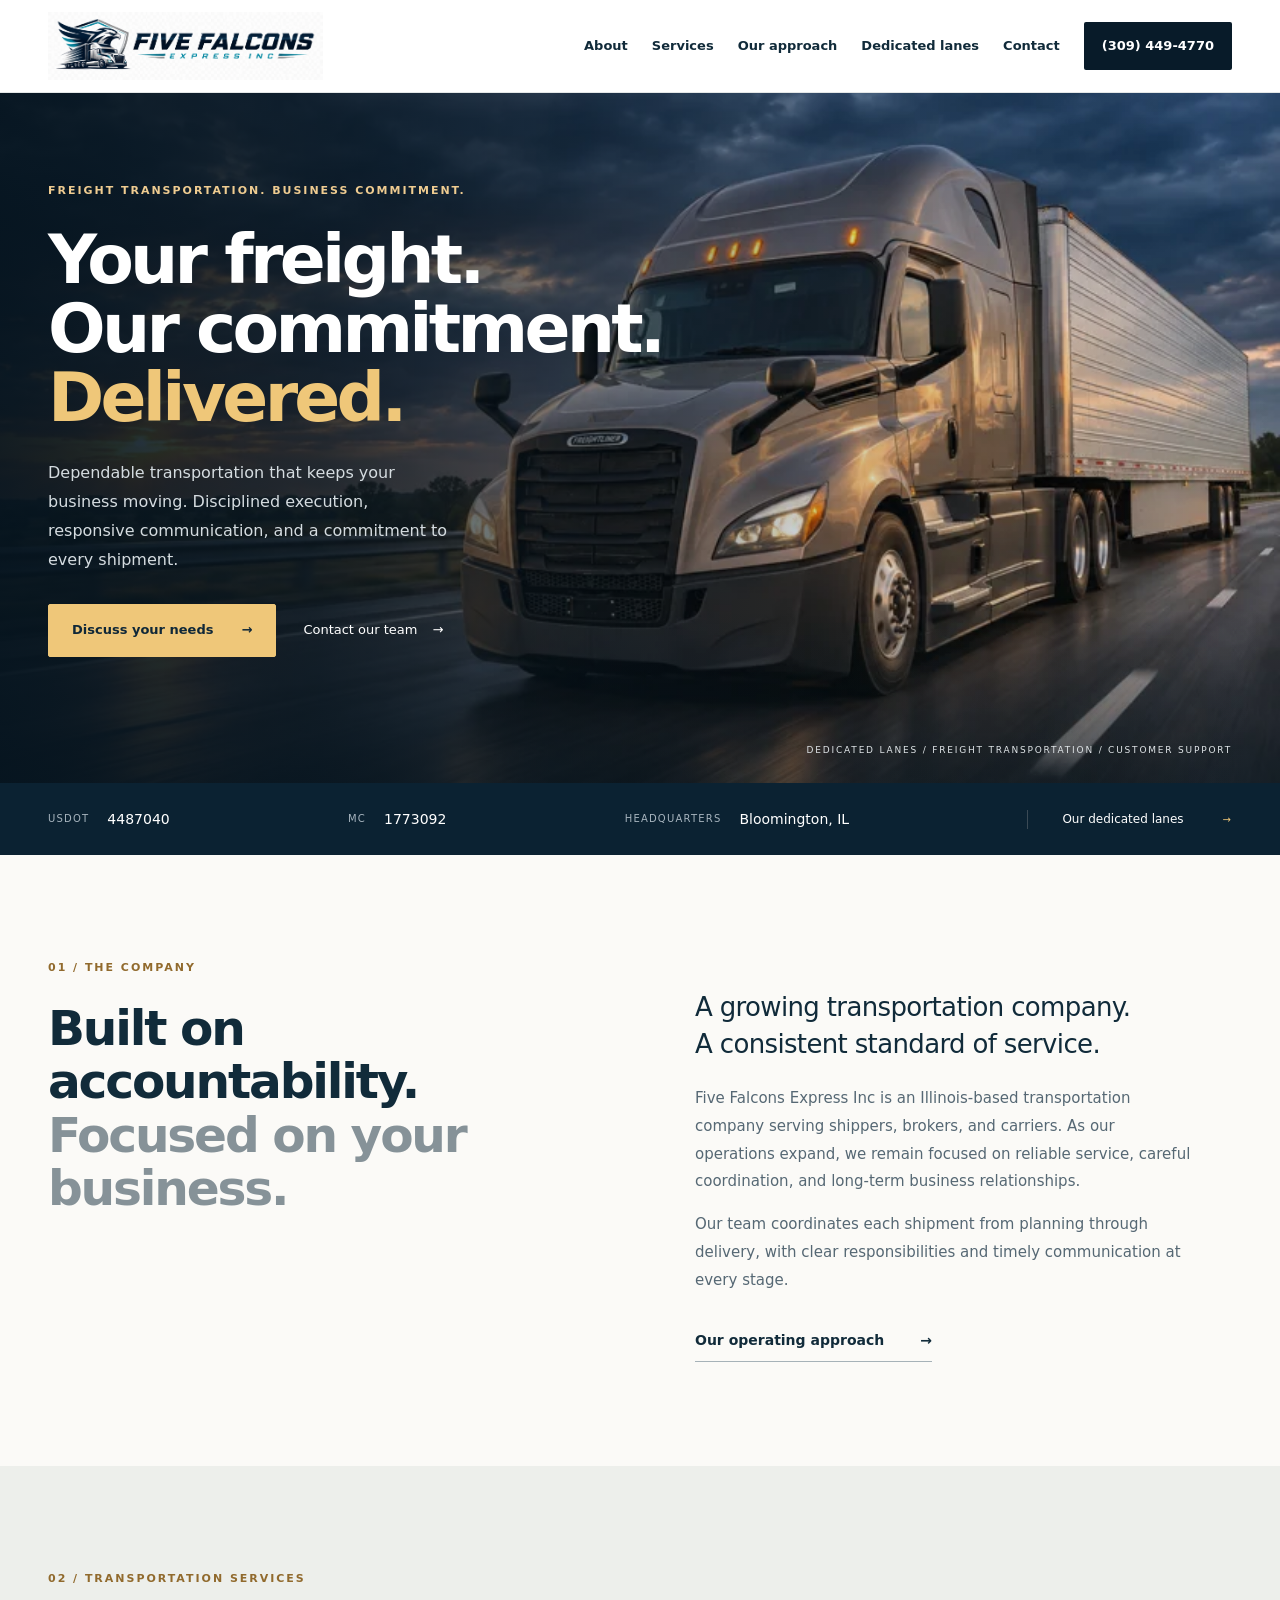
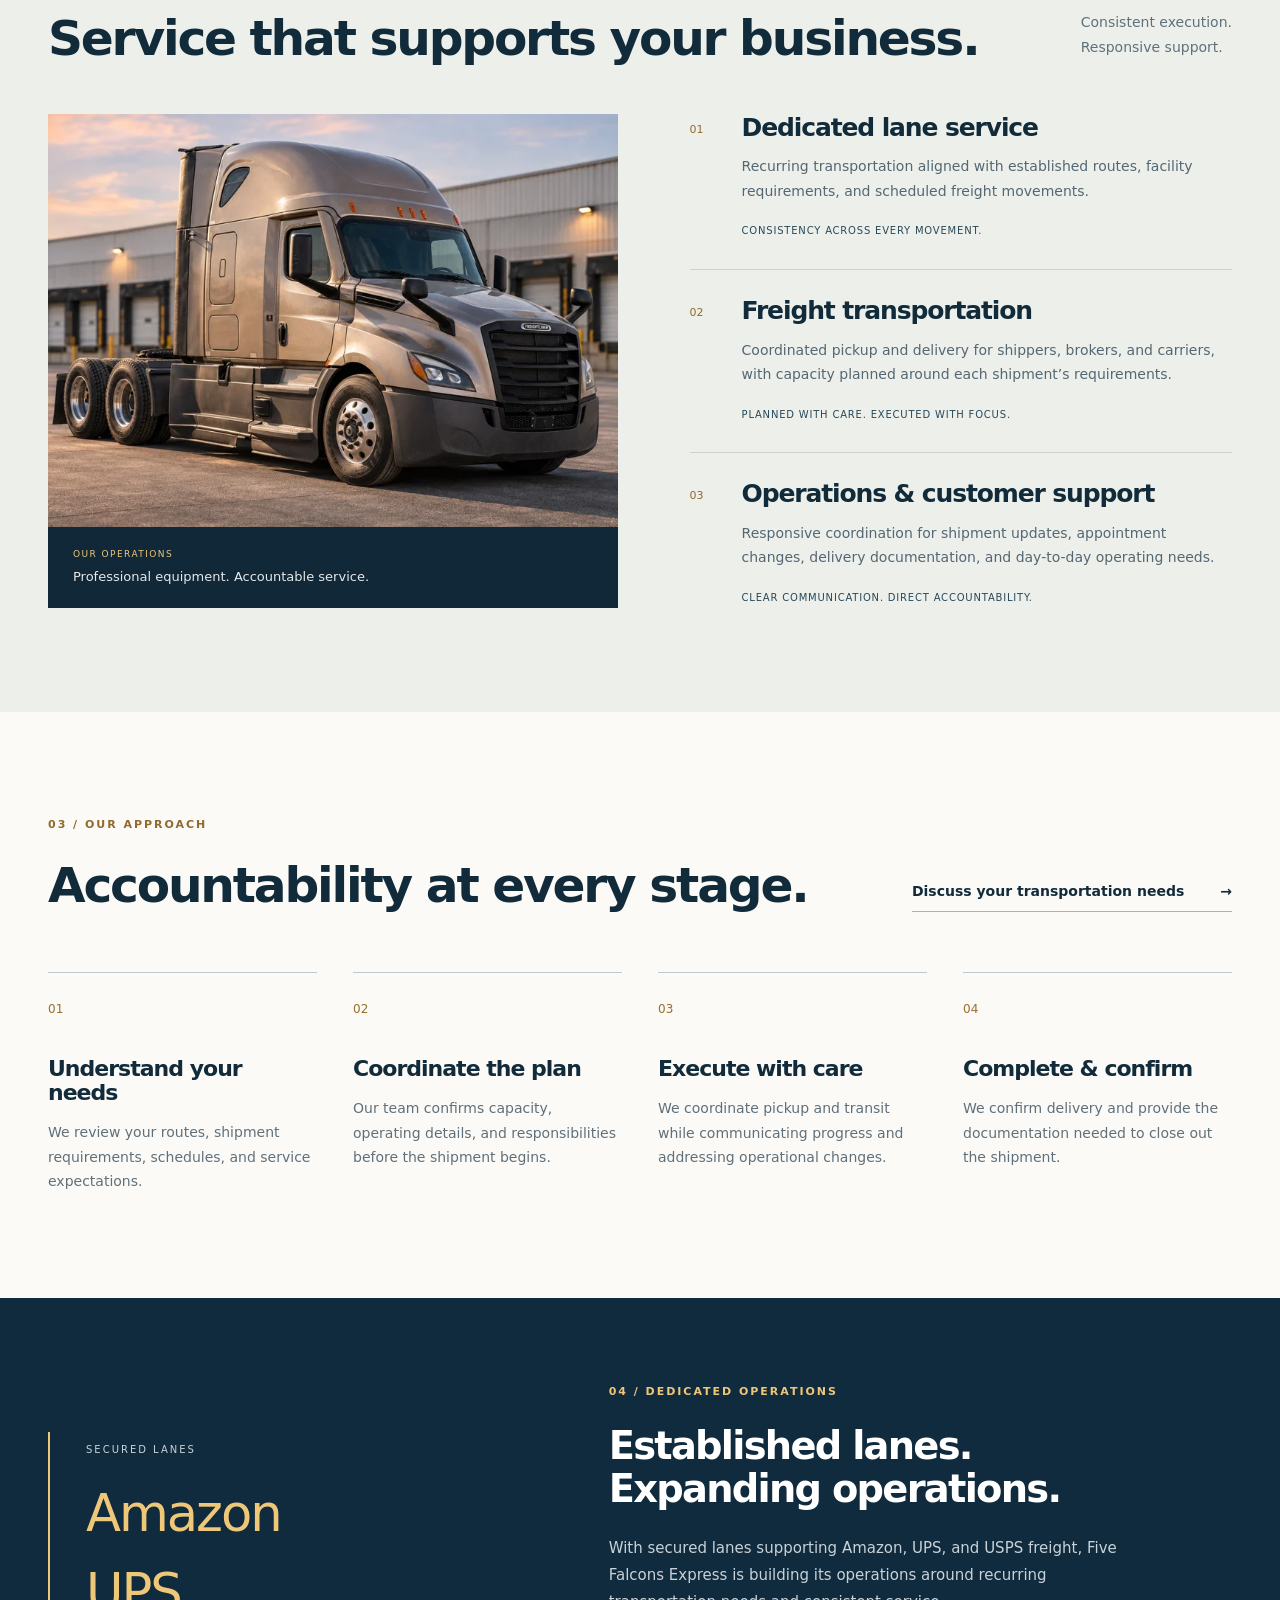
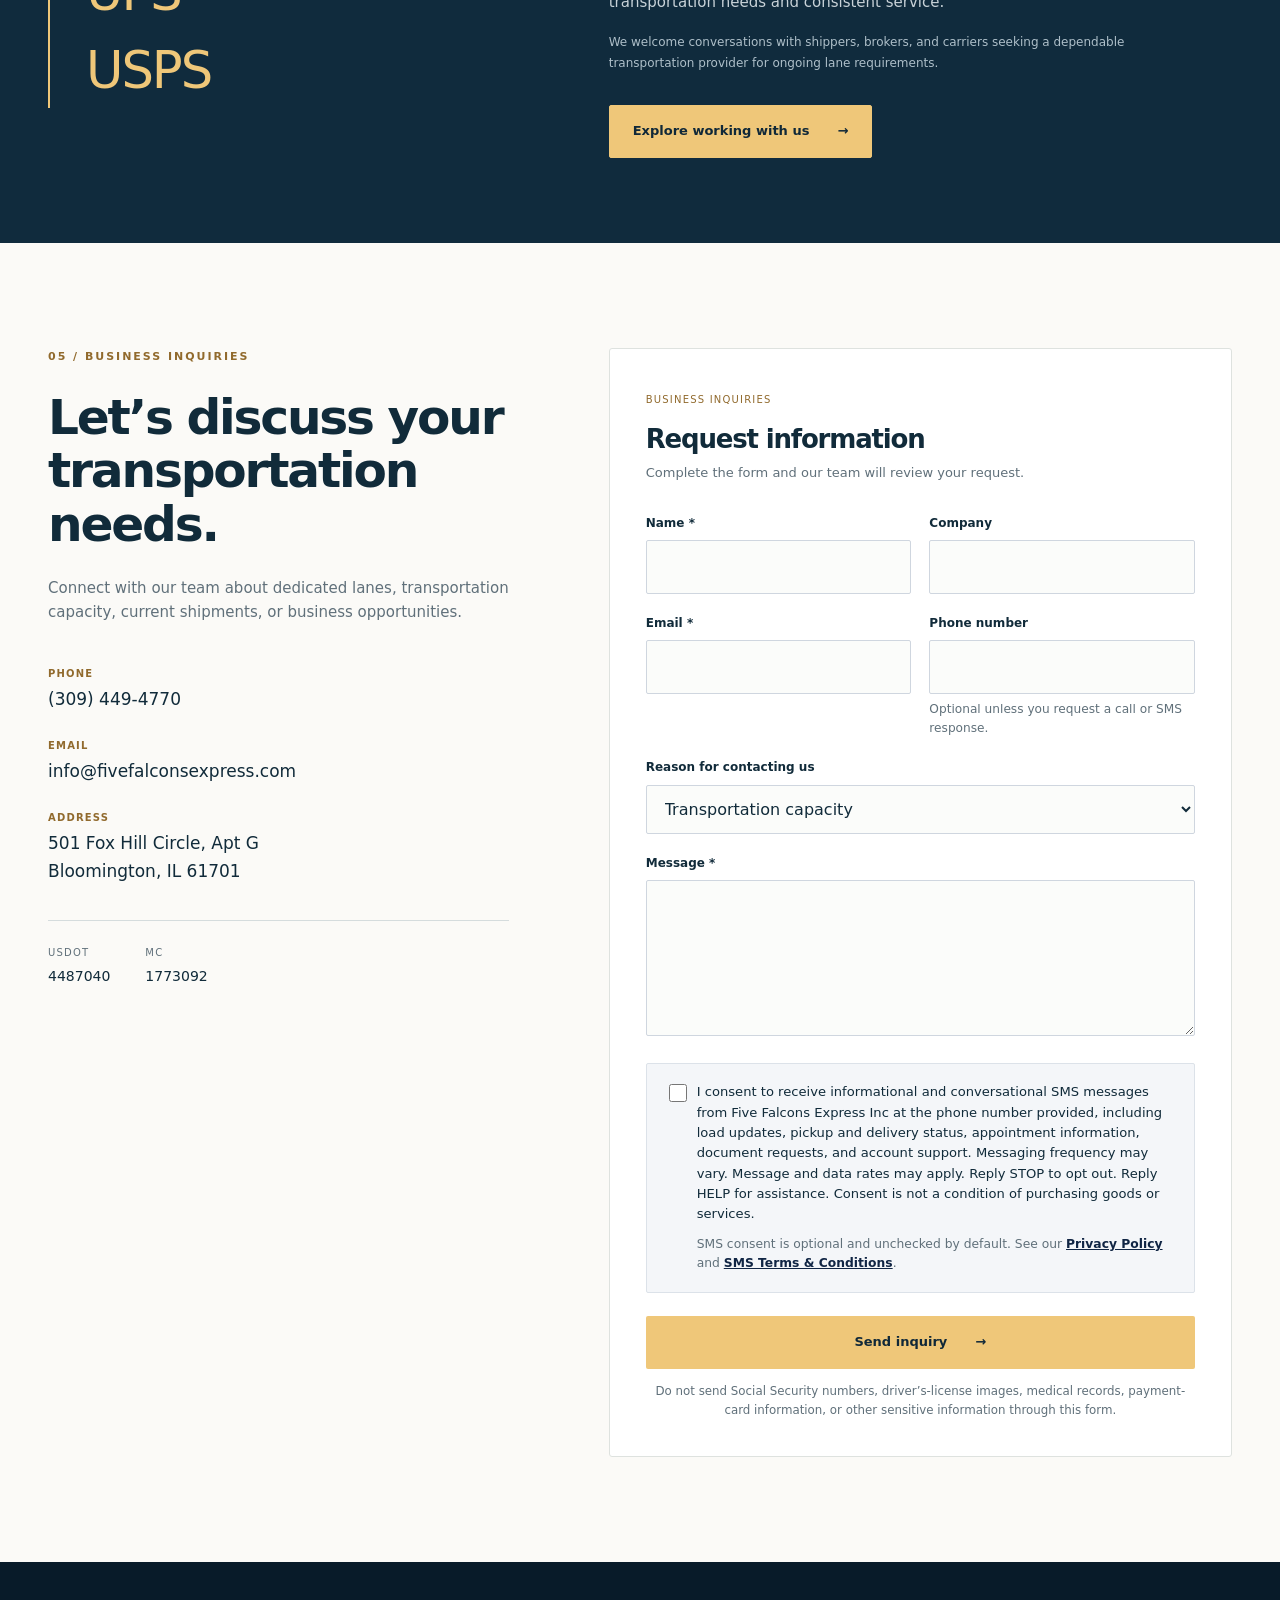
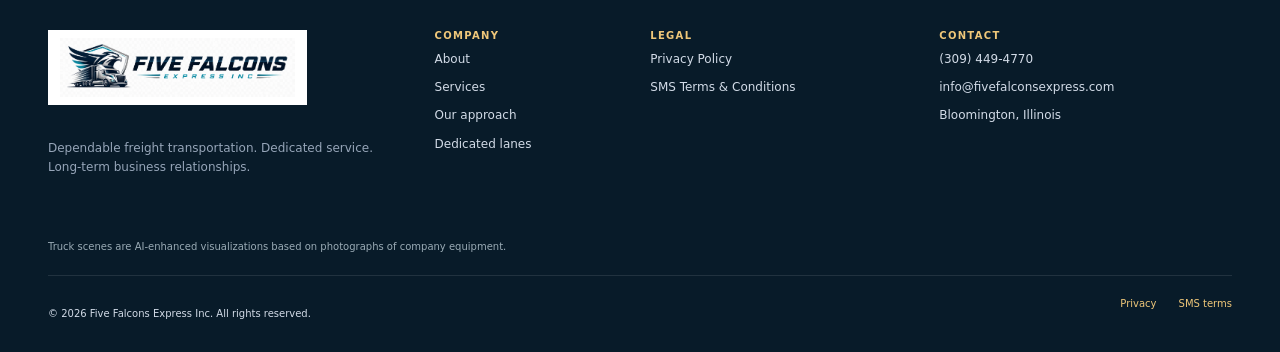
==== commit 4bd60b0c: "Feature champagne Cascadia imagery based on company truck photographs" ====
--- a/index.html
+++ b/index.html
@@ -14,7 +14,7 @@
   <link rel="icon" href="favicon.svg" type="image/svg+xml">
   <link rel="stylesheet" href="styles.css">
   <link rel="stylesheet" href="homepage.css">
-  <meta property="og:image" content="https://www.fivefalconsexpress.com/assets/highway-semi.webp">
+  <meta property="og:image" content="https://www.fivefalconsexpress.com/assets/cascadia-highway.webp">
   <script defer src="script.js"></script>
 </head>
 <body class="home">
@@ -44,7 +44,7 @@
 
   <main id="main-content">
     <section class="road-hero" aria-labelledby="hero-title">
-      <picture class="hero-photo"><source media="(max-width: 640px)" srcset="assets/highway-semi-small.webp"><img src="assets/highway-semi.webp" alt="White American sleeper semi hauling a dry van on an open highway at sunrise" width="1672" height="941" fetchpriority="high"></picture>
+      <picture class="hero-photo"><source media="(max-width: 640px)" srcset="assets/cascadia-highway-small.webp"><img src="assets/cascadia-highway.webp" alt="Champagne-gray Freightliner Cascadia hauling a silver trailer through warm sunset light" width="1672" height="941" fetchpriority="high"></picture>
       <div class="hero-shade"></div>
       <div class="container road-hero-content">
         <p class="eyebrow">Freight transportation. Business commitment.</p>
@@ -68,7 +68,7 @@
     <section class="editorial-section capabilities" id="services">
       <div class="container"><div class="section-title-row"><div><p class="eyebrow">02 / Transportation services</p><h2>Service that supports your business.</h2></div><p>Consistent execution.<br>Responsive support.</p></div>
         <div class="capability-layout">
-          <figure class="equipment-photo"><img src="assets/power-only-tractor.webp" srcset="assets/power-only-tractor-small.webp 840w, assets/power-only-tractor.webp 1536w" sizes="(max-width: 800px) 100vw, 50vw" alt="White sleeper tractor with exposed fifth wheel and tandem drive axles at a freight terminal" width="1536" height="1024" loading="lazy"><figcaption><span>OUR OPERATIONS</span>Professional equipment. Accountable service.</figcaption></figure>
+          <figure class="equipment-photo"><img src="assets/cascadia-terminal.webp" srcset="assets/cascadia-terminal-small.webp 840w, assets/cascadia-terminal.webp 1536w" sizes="(max-width: 800px) 100vw, 50vw" alt="Champagne-gray Freightliner Cascadia at a freight terminal in late-afternoon light" width="1536" height="1024" loading="lazy"><figcaption><span>OUR OPERATIONS</span>Professional equipment. Accountable service.</figcaption></figure>
           <div class="service-list"><article><span class="service-number">01</span><div><h3>Dedicated lane service</h3><p>Recurring transportation aligned with established routes, facility requirements, and scheduled freight movements.</p><span class="service-tag">Consistency across every movement.</span></div></article><article><span class="service-number">02</span><div><h3>Freight transportation</h3><p>Coordinated pickup and delivery for shippers, brokers, and carriers, with capacity planned around each shipment’s requirements.</p><span class="service-tag">Planned with care. Executed with focus.</span></div></article><article><span class="service-number">03</span><div><h3>Operations &amp; customer support</h3><p>Responsive coordination for shipment updates, appointment changes, delivery documentation, and day-to-day operating needs.</p><span class="service-tag">Clear communication. Direct accountability.</span></div></article></div>
         </div>
       </div>
@@ -198,7 +198,7 @@
         <span>Bloomington, Illinois</span>
       </div>
     </div>
-    <div class="container image-disclosure">Truck imagery is illustrative and AI-generated; it does not depict specific company equipment.</div>
+    <div class="container image-disclosure">Truck scenes are AI-enhanced visualizations based on photographs of company equipment.</div>
     <div class="container footer-bottom">
       <p>© <span id="current-year">2026</span> Five Falcons Express Inc. All rights reserved.</p>
       <nav aria-label="Footer legal navigation"><a href="/privacy-policy/">Privacy</a><a href="/terms-and-conditions/">SMS terms</a></nav>
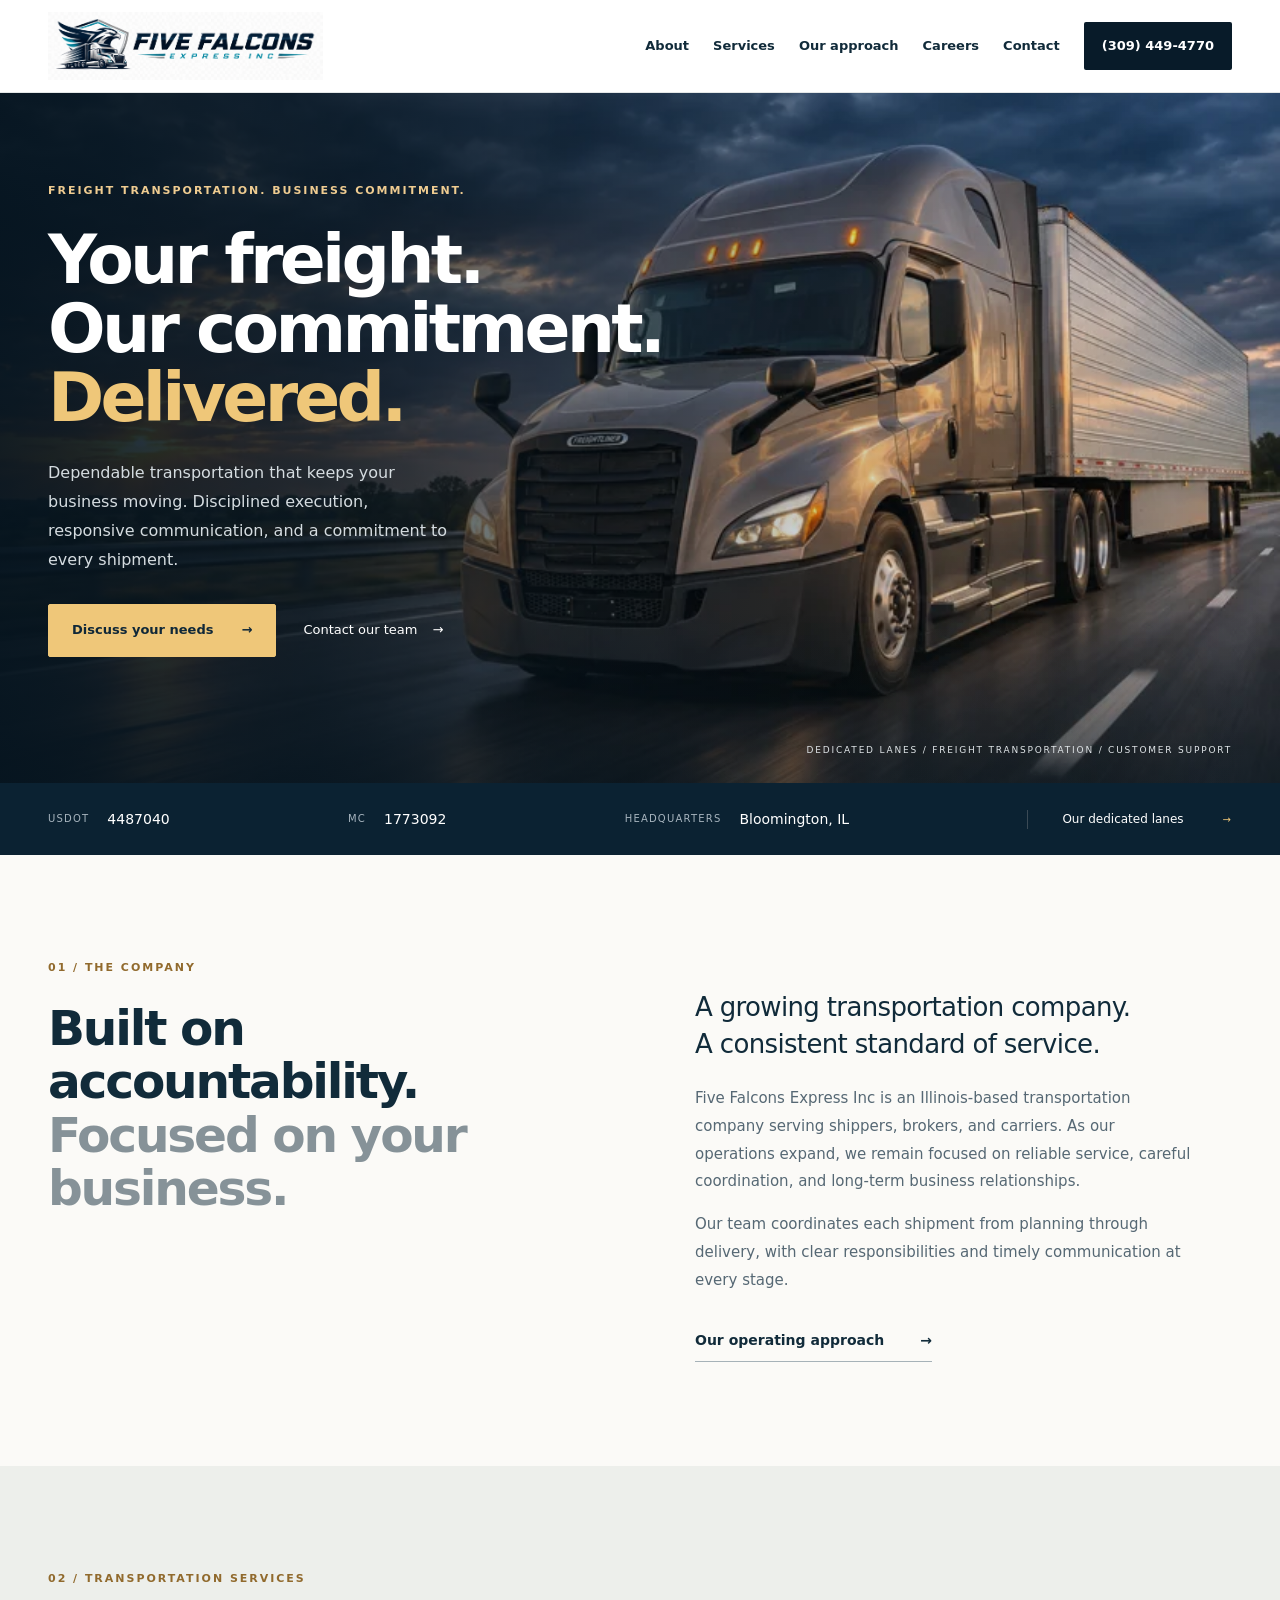
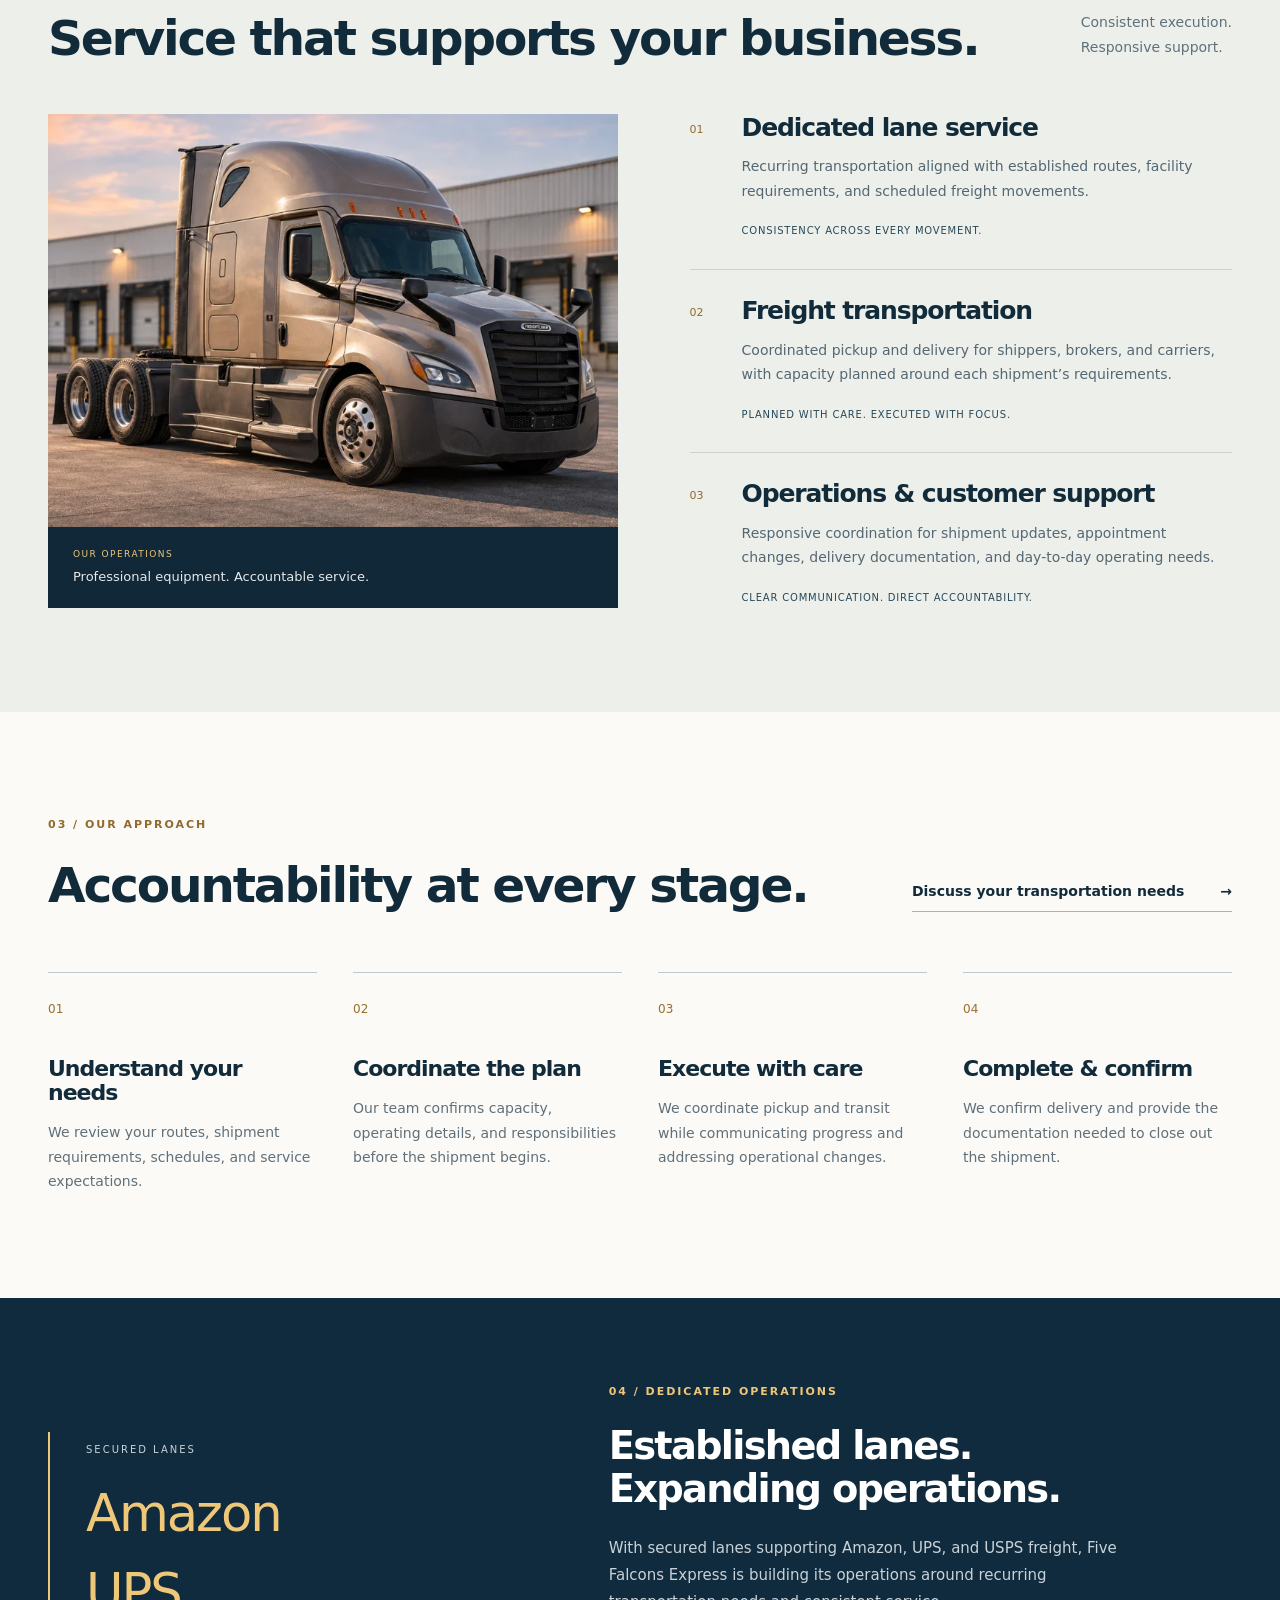
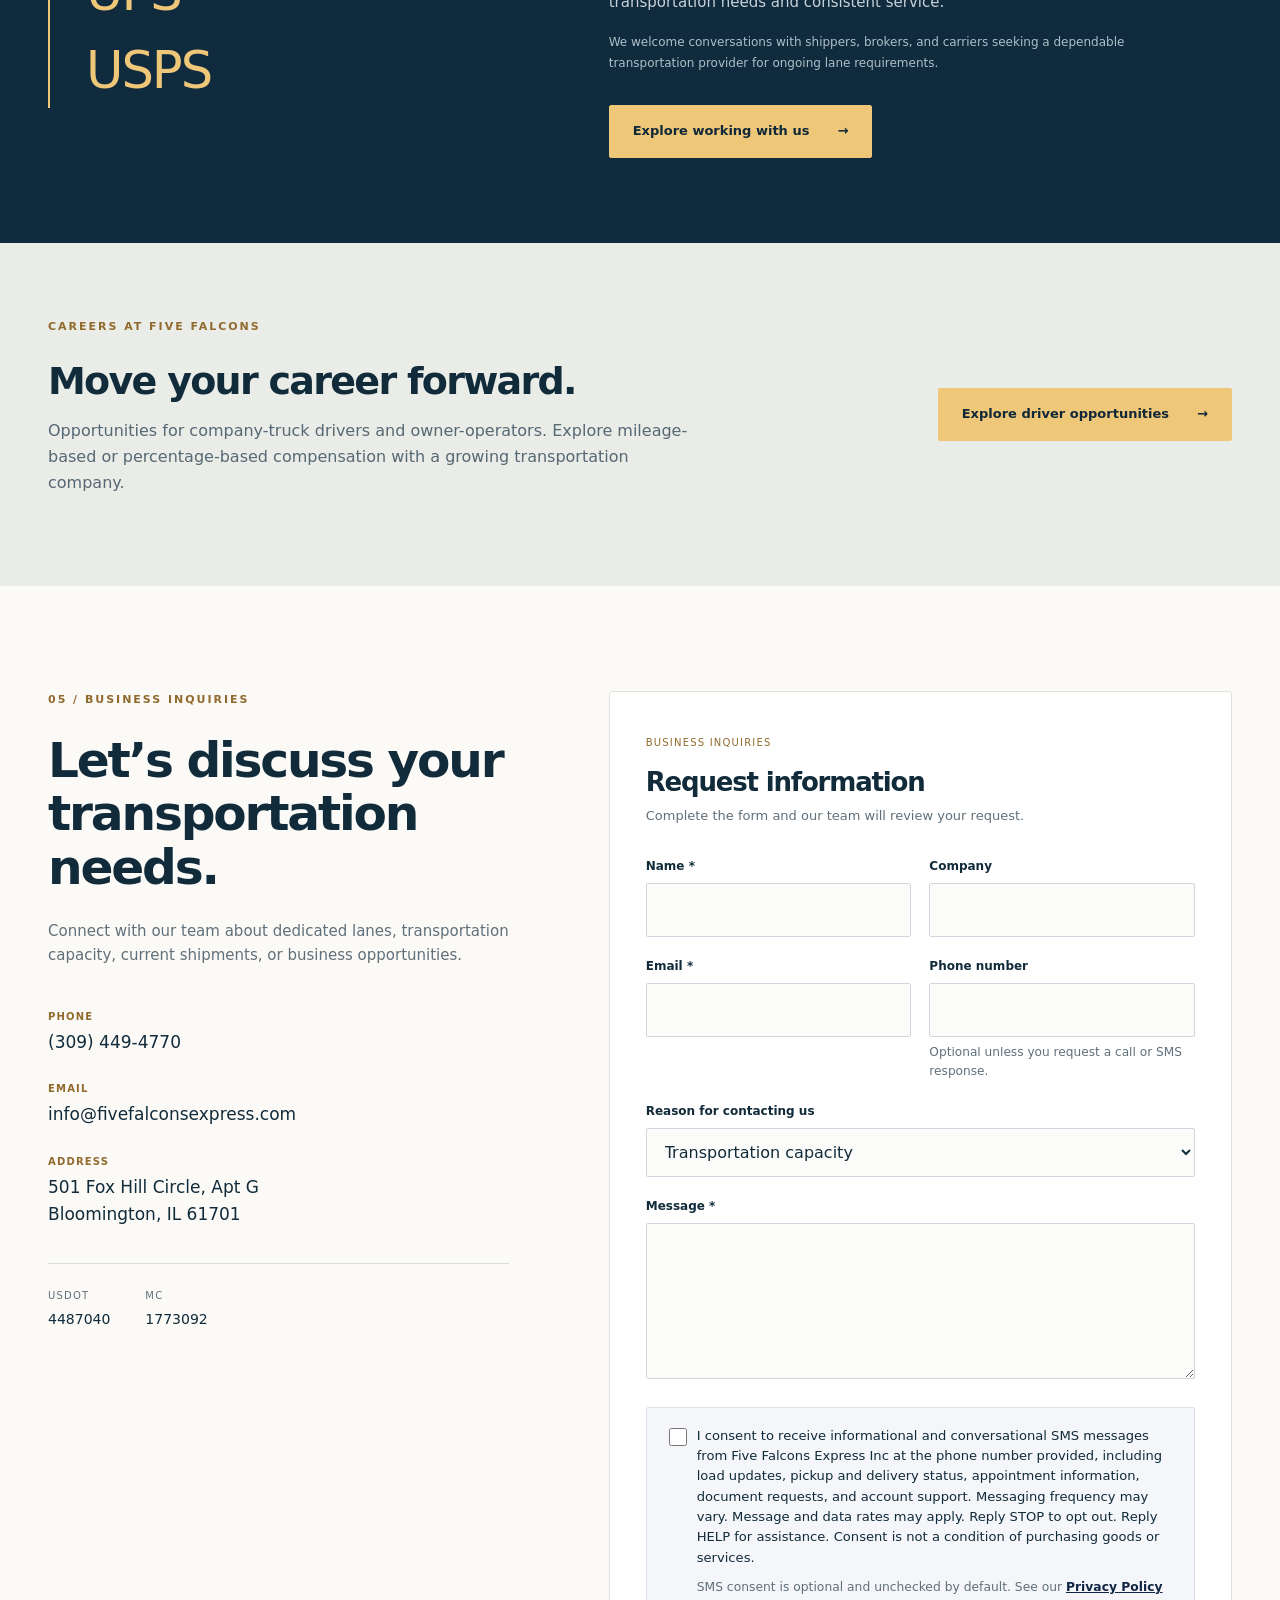
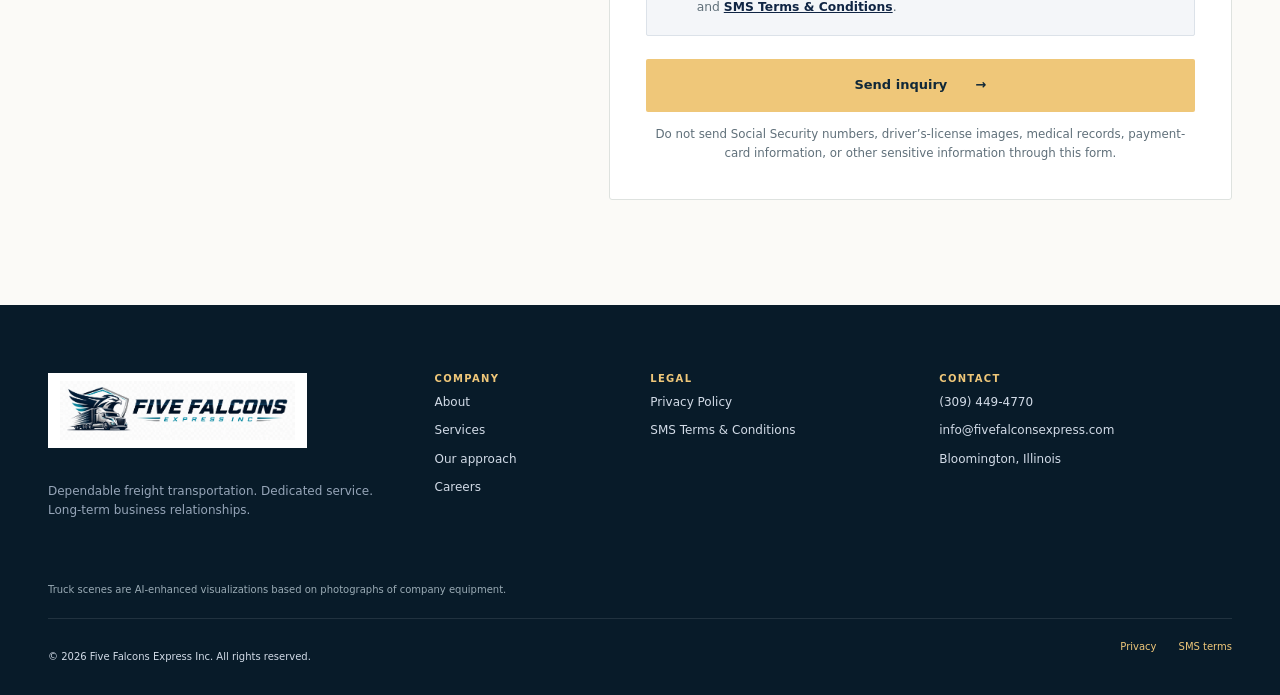
==== commit 6db9509b: "Draft driver opportunities and qualification application with compliance review" ====
--- a/index.html
+++ b/index.html
@@ -14,6 +14,7 @@
   <link rel="icon" href="favicon.svg" type="image/svg+xml">
   <link rel="stylesheet" href="styles.css">
   <link rel="stylesheet" href="homepage.css">
+  <link rel="stylesheet" href="careers.css">
   <meta property="og:image" content="https://www.fivefalconsexpress.com/assets/cascadia-highway.webp">
   <script defer src="script.js"></script>
 </head>
@@ -35,7 +36,7 @@
         <a href="#about">About</a>
         <a href="#services">Services</a>
         <a href="#process">Our approach</a>
-        <a href="#coverage">Dedicated lanes</a>
+        <a href="careers.html">Careers</a>
         <a href="#contact">Contact</a>
         <a class="nav-phone" href="tel:+13094494770">(309) 449-4770</a>
       </nav>
@@ -80,6 +81,7 @@
 
     <section class="coverage-story" id="coverage"><div class="container coverage-story-inner"><div class="lane-names" aria-label="Secured lanes supporting Amazon, UPS, and USPS"><span>SECURED LANES</span><strong>Amazon</strong><strong>UPS</strong><strong>USPS</strong></div><div><p class="eyebrow">04 / Dedicated operations</p><h2>Established lanes.<br>Expanding operations.</h2><p>With secured lanes supporting Amazon, UPS, and USPS freight, Five Falcons Express is building its operations around recurring transportation needs and consistent service.</p><p class="coverage-note">We welcome conversations with shippers, brokers, and carriers seeking a dependable transportation provider for ongoing lane requirements.</p><a class="button button-primary" href="#contact">Explore working with us <span aria-hidden="true">→</span></a></div></div></section>
 
+<section class="careers-teaser" id="careers"><div class="container"><div><p class="eyebrow">Careers at Five Falcons</p><h2>Move your career forward.</h2><p>Opportunities for company-truck drivers and owner-operators. Explore mileage-based or percentage-based compensation with a growing transportation company.</p></div><a class="button button-primary" href="careers.html">Explore driver opportunities <span aria-hidden="true">→</span></a></div></section>
     <section class="section contact-section" id="contact">
       <div class="container contact-grid">
         <div class="contact-copy reveal">
@@ -184,7 +186,7 @@
         <a href="#about">About</a>
         <a href="#services">Services</a>
         <a href="#process">Our approach</a>
-        <a href="#coverage">Dedicated lanes</a>
+        <a href="careers.html">Careers</a>
       </div>
       <div>
         <h2>Legal</h2>
--- a/careers.css
+++ b/careers.css
@@ -0,0 +1,3 @@
+.careers-hero{padding:90px 0;background:linear-gradient(90deg,#081b29ed,#081b29b0),url("assets/cascadia-highway.webp") center/cover;color:white}.careers-hero h1{font-size:clamp(42px,5vw,72px);max-width:750px;margin:20px 0}.careers-hero h1 span{color:#efc779}.home .careers-hero .eyebrow{color:#efc779}.careers-hero p:not(.eyebrow){max-width:540px;line-height:1.85;color:#d8e2e8;margin-bottom:28px}.career-options{display:grid;grid-template-columns:1fr 1fr;gap:35px;margin-top:45px}.career-options article{padding:38px;border:1px solid #d9dedb;background:white}.career-options h3{font-size:30px;margin:22px 0}.career-options p,.career-options li,.career-note{color:#566874;font-size:15px;line-height:1.8}.career-options .pay-highlight{font-size:46px;color:#112b3a;line-height:1.2;margin:20px 0}.pay-highlight span{font-size:16px}.career-options ul{padding-left:20px;margin:25px 0}.career-note{max-width:840px;margin:25px 0}.careers-teaser{padding:75px 0;background:#e9ece7}.careers-teaser .container{display:flex;justify-content:space-between;align-items:center;gap:40px}.careers-teaser p:not(.eyebrow){max-width:650px;color:#566874}.careers-teaser h2{font-size:38px}@media(max-width:800px){.career-options{grid-template-columns:1fr}.careers-teaser .container{display:block}.careers-teaser .button{margin-top:20px}.career-options article{padding:26px}.careers-hero{padding:65px 0}}
+
+.application-wrap{max-width:960px;padding-top:45px;padding-bottom:70px}.draft-notice{padding:24px;border-left:4px solid #b47d32;background:#fff3db;color:#243c48}.application-page fieldset{border:0;padding:0;margin:0;min-width:0}.application-section{padding:35px 0;border-bottom:1px solid #d5dedf}.application-section h2{font-size:26px}.application-section p{color:#435b67;line-height:1.75}.application-fields{display:grid;grid-template-columns:1fr 1fr;gap:22px;margin:24px 0}.application-fields label{display:flex;flex-direction:column;gap:10px;font-size:15px;color:#243c48}.application-fields label:has(textarea){grid-column:1/-1}.application-fields input,.application-fields textarea{width:100%;border:1px solid #9aadb5;padding:13px;border-radius:3px;background:#f6f8f8;font:inherit;box-sizing:border-box}.consent{display:block;margin:20px 0}.application-page button:disabled{opacity:.65;cursor:not-allowed}@media(max-width:600px){.application-fields{grid-template-columns:1fr}}
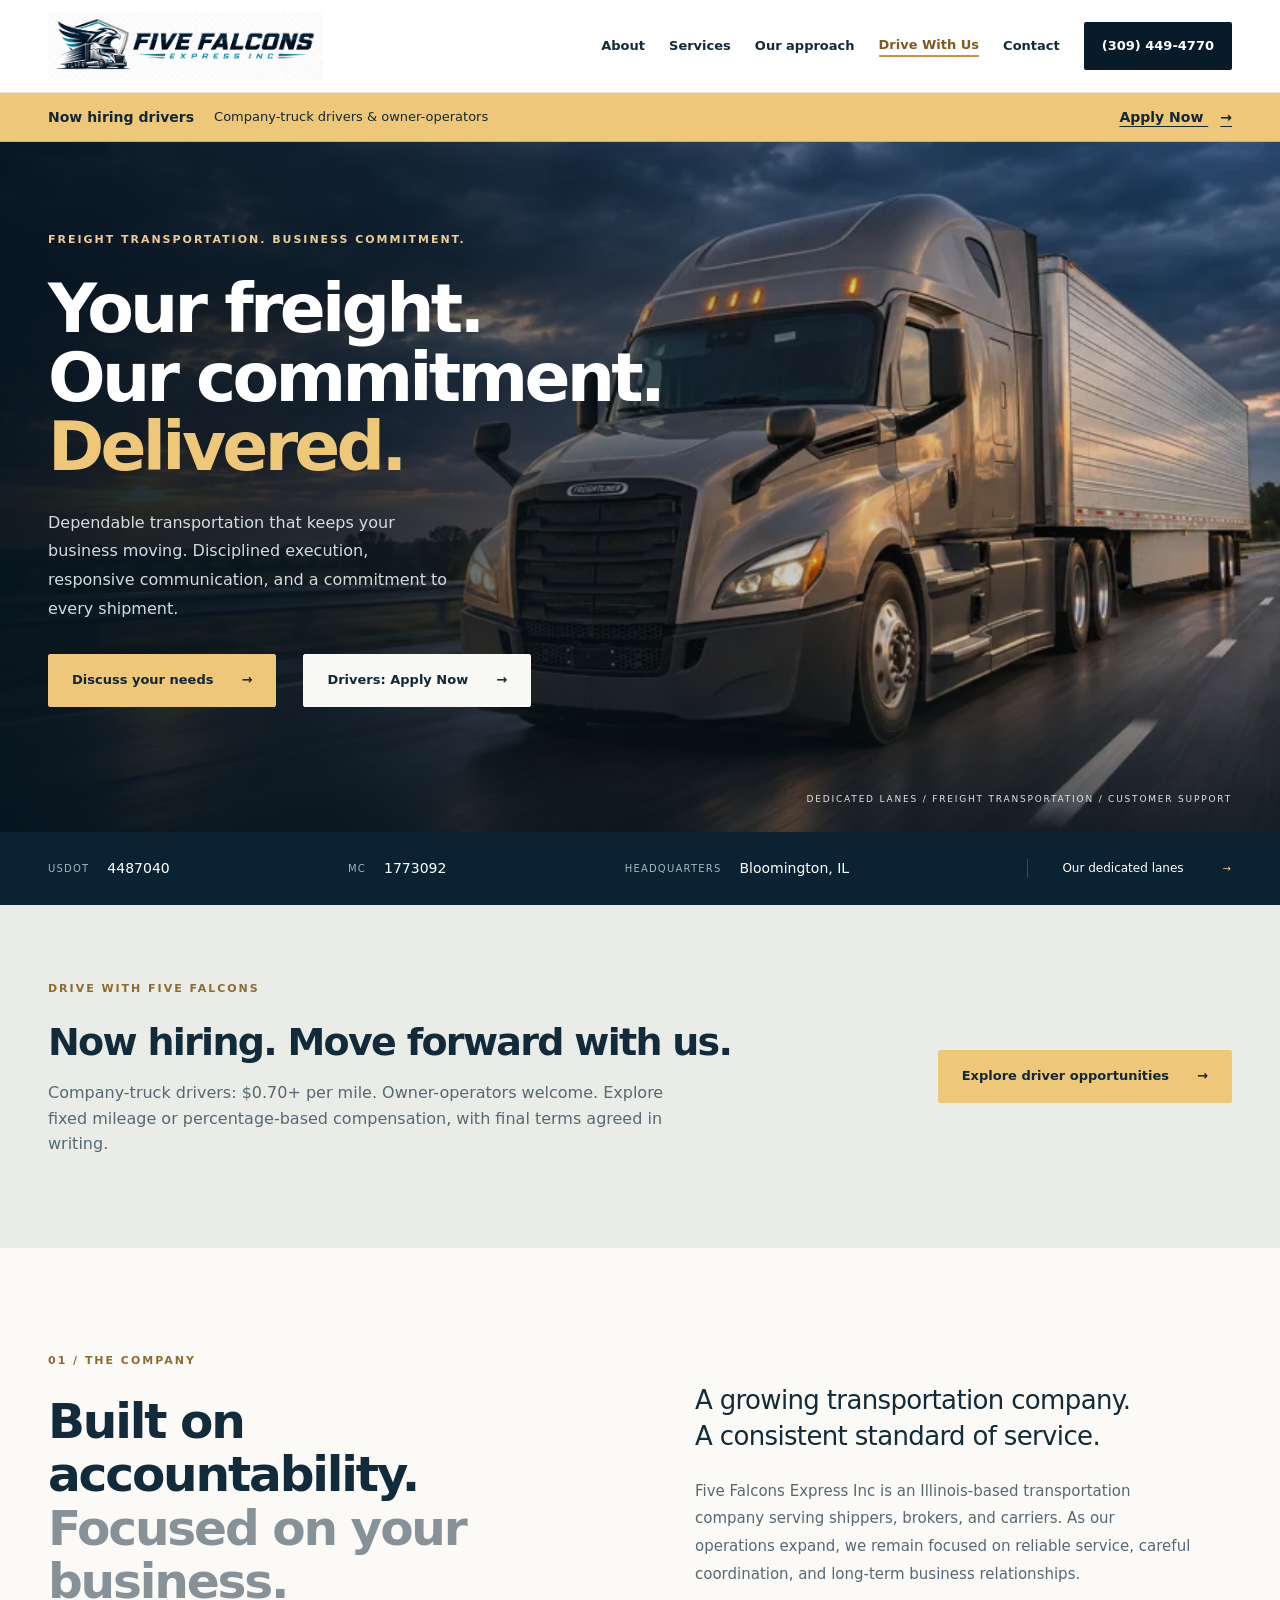
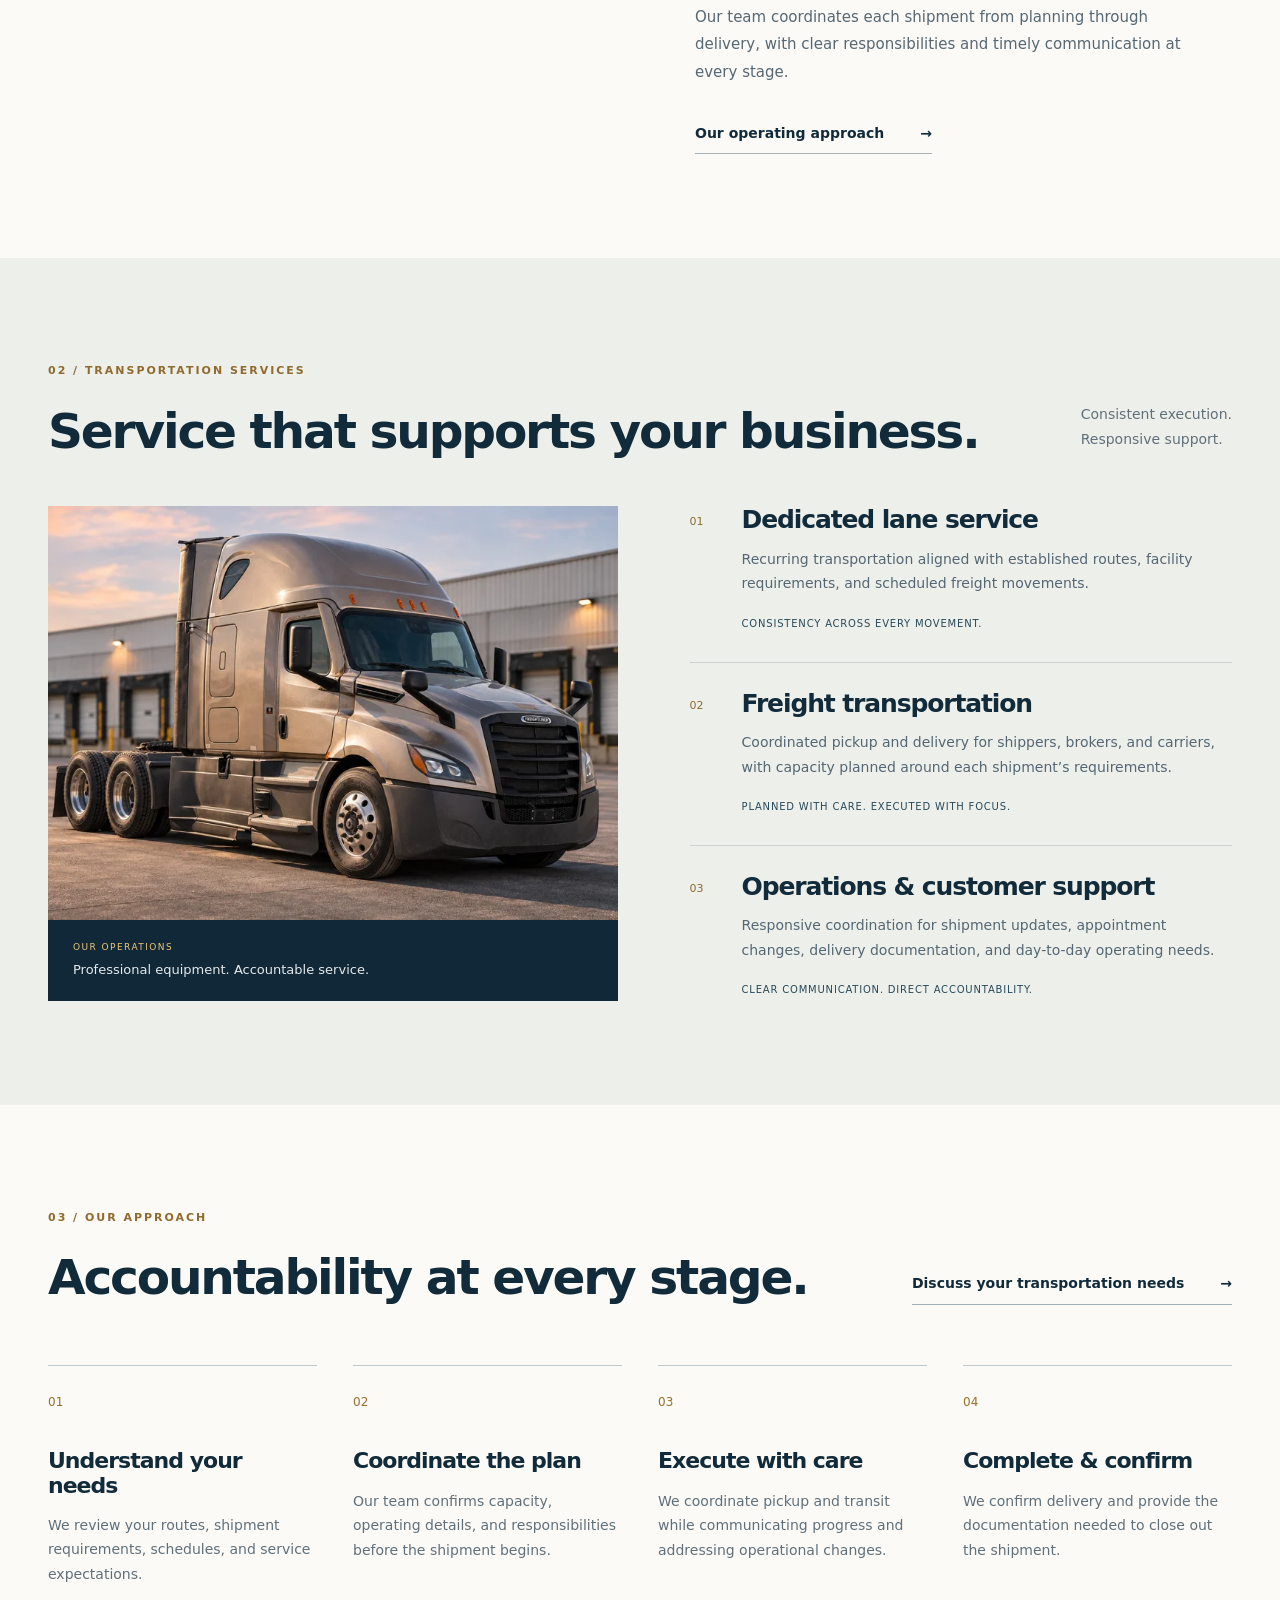
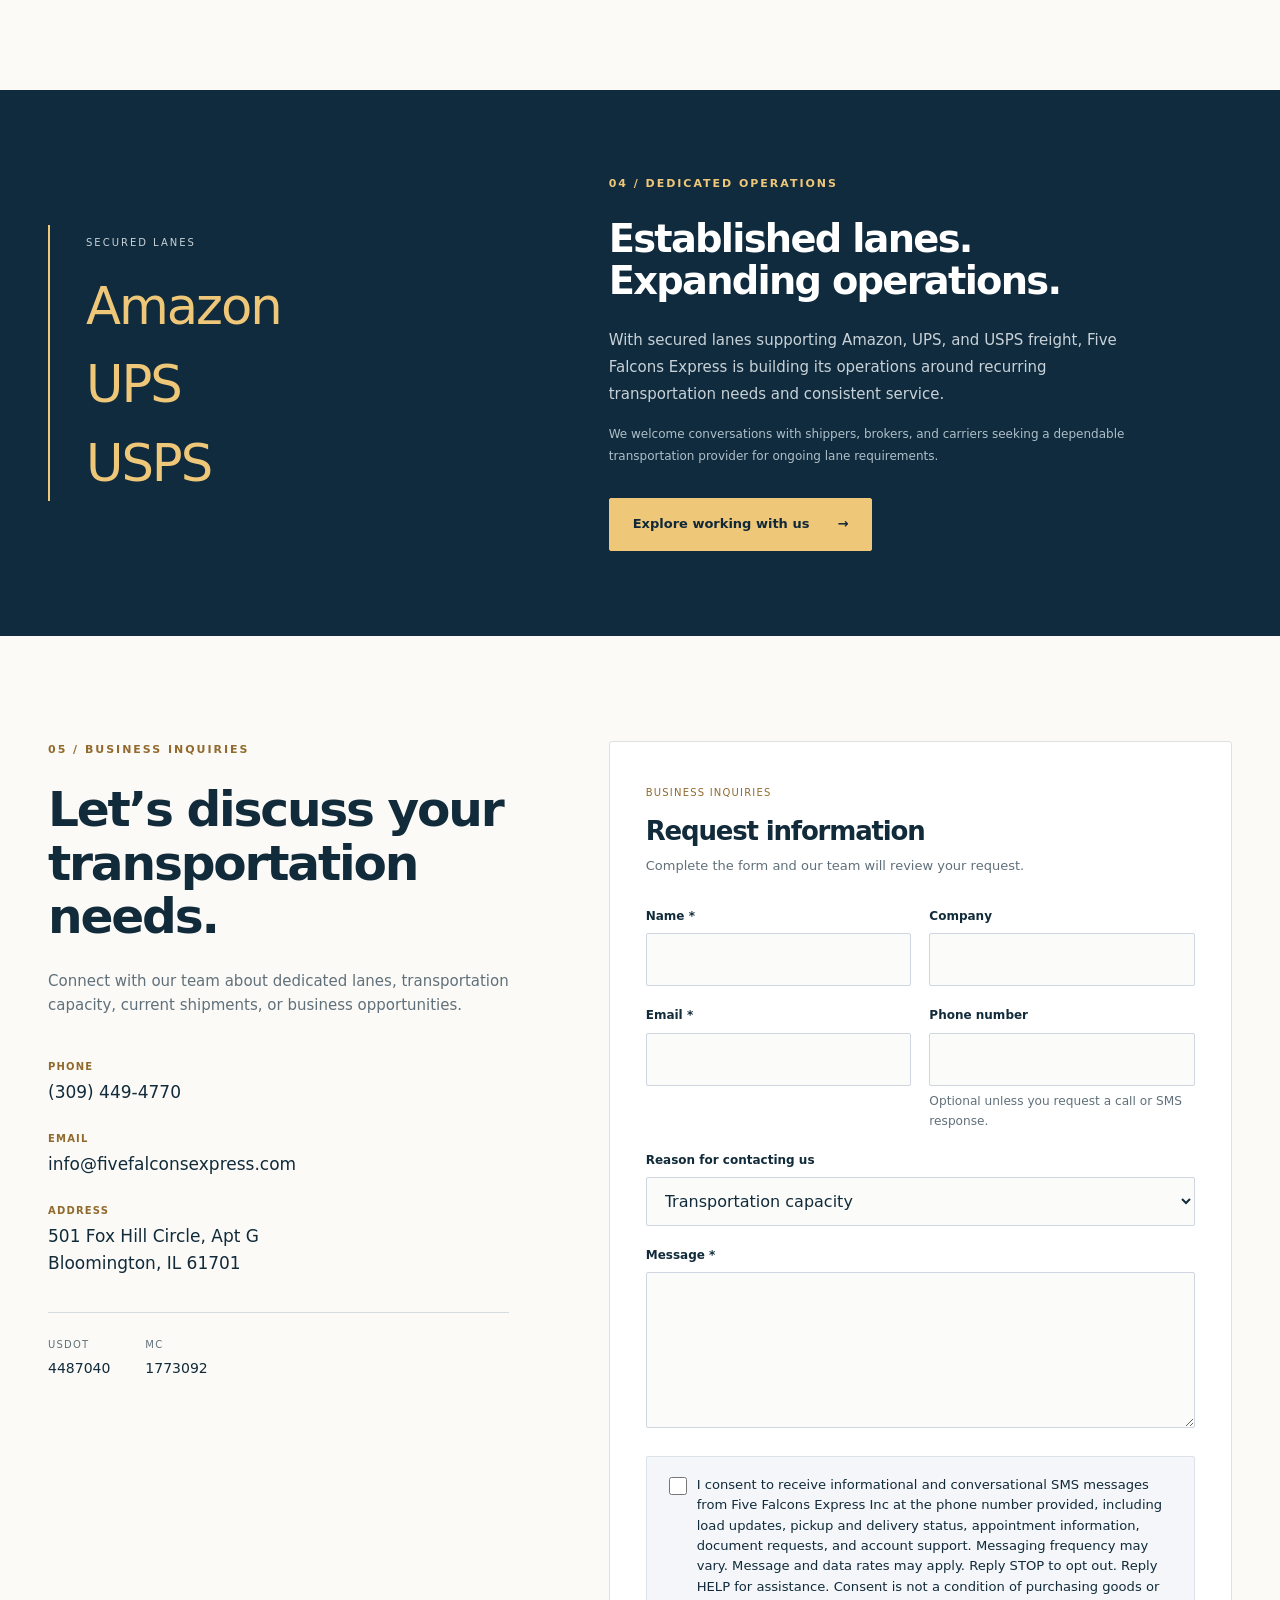
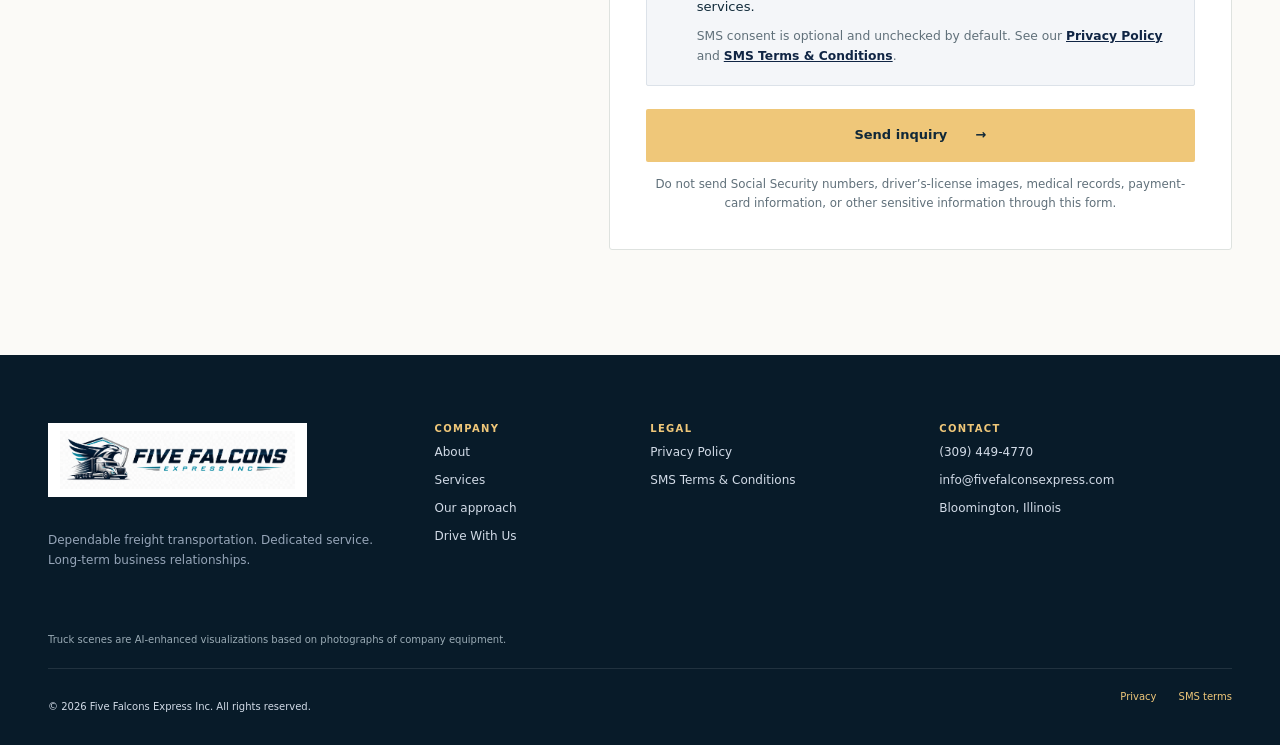
==== commit d6585f7a: "Make driver hiring prominent on the homepage" ====
--- a/index.html
+++ b/index.html
@@ -13,7 +13,7 @@
   <link rel="canonical" href="https://www.fivefalconsexpress.com/">
   <link rel="icon" href="favicon.svg" type="image/svg+xml">
   <link rel="stylesheet" href="styles.css">
-  <link rel="stylesheet" href="homepage.css">
+  <link rel="stylesheet" href="homepage.css?v=20261117-hiring">
   <link rel="stylesheet" href="careers.css">
   <meta property="og:image" content="https://www.fivefalconsexpress.com/assets/cascadia-highway.webp">
   <script defer src="script.js"></script>
@@ -36,13 +36,14 @@
         <a href="#about">About</a>
         <a href="#services">Services</a>
         <a href="#process">Our approach</a>
-        <a href="careers.html">Careers</a>
+        <a class="nav-careers" href="careers.html">Drive With Us</a>
         <a href="#contact">Contact</a>
         <a class="nav-phone" href="tel:+13094494770">(309) 449-4770</a>
       </nav>
     </div>
   </header>
 
+  <aside class="hiring-banner" aria-label="Driver recruiting"><div class="container"><p><strong>Now hiring drivers</strong><span>Company-truck drivers &amp; owner-operators</span></p><a href="apply.html">Apply Now <span aria-hidden="true">→</span></a></div></aside>
   <main id="main-content">
     <section class="road-hero" aria-labelledby="hero-title">
       <picture class="hero-photo"><source media="(max-width: 640px)" srcset="assets/cascadia-highway-small.webp"><img src="assets/cascadia-highway.webp" alt="Champagne-gray Freightliner Cascadia hauling a silver trailer through warm sunset light" width="1672" height="941" fetchpriority="high"></picture>
@@ -51,13 +52,15 @@
         <p class="eyebrow">Freight transportation. Business commitment.</p>
         <h1 id="hero-title">Your freight.<br>Our commitment.<br><span>Delivered.</span></h1>
         <p class="road-hero-lead">Dependable transportation that keeps your business moving. Disciplined execution, responsive communication, and a commitment to every shipment.</p>
-        <div class="hero-actions"><a class="button button-primary" href="#contact">Discuss your needs <span aria-hidden="true">→</span></a><a class="hero-call" href="tel:+13094494770">Contact our team <span aria-hidden="true">→</span></a></div>
+        <div class="hero-actions"><a class="button button-primary" href="#contact">Discuss your needs <span aria-hidden="true">→</span></a><a class="button hero-driver-button" href="apply.html">Drivers: Apply Now <span aria-hidden="true">→</span></a></div>
       </div>
       <div class="hero-caption">DEDICATED LANES / FREIGHT TRANSPORTATION / CUSTOMER SUPPORT</div>
     </section>
     <section class="credential-bar" aria-label="Carrier credentials">
       <div class="container credential-inner"><div><span>USDOT</span><strong>4487040</strong></div><div><span>MC</span><strong>1773092</strong></div><div><span>Headquarters</span><strong>Bloomington, IL</strong></div><a href="#coverage">Our dedicated lanes <span aria-hidden="true">→</span></a></div>
     </section>
+
+    <section class="careers-teaser" id="careers"><div class="container"><div><p class="eyebrow">Drive with Five Falcons</p><h2>Now hiring. Move forward with us.</h2><p>Company-truck drivers: $0.70+ per mile. Owner-operators welcome. Explore fixed mileage or percentage-based compensation, with final terms agreed in writing.</p></div><a class="button button-primary" href="careers.html">Explore driver opportunities <span aria-hidden="true">→</span></a></div></section>
 
     <section class="editorial-section" id="about">
       <div class="container about-layout">
@@ -81,7 +84,7 @@
 
     <section class="coverage-story" id="coverage"><div class="container coverage-story-inner"><div class="lane-names" aria-label="Secured lanes supporting Amazon, UPS, and USPS"><span>SECURED LANES</span><strong>Amazon</strong><strong>UPS</strong><strong>USPS</strong></div><div><p class="eyebrow">04 / Dedicated operations</p><h2>Established lanes.<br>Expanding operations.</h2><p>With secured lanes supporting Amazon, UPS, and USPS freight, Five Falcons Express is building its operations around recurring transportation needs and consistent service.</p><p class="coverage-note">We welcome conversations with shippers, brokers, and carriers seeking a dependable transportation provider for ongoing lane requirements.</p><a class="button button-primary" href="#contact">Explore working with us <span aria-hidden="true">→</span></a></div></div></section>
 
-<section class="careers-teaser" id="careers"><div class="container"><div><p class="eyebrow">Careers at Five Falcons</p><h2>Move your career forward.</h2><p>Opportunities for company-truck drivers and owner-operators. Explore mileage-based or percentage-based compensation with a growing transportation company.</p></div><a class="button button-primary" href="careers.html">Explore driver opportunities <span aria-hidden="true">→</span></a></div></section>
+
     <section class="section contact-section" id="contact">
       <div class="container contact-grid">
         <div class="contact-copy reveal">
@@ -186,7 +189,7 @@
         <a href="#about">About</a>
         <a href="#services">Services</a>
         <a href="#process">Our approach</a>
-        <a href="careers.html">Careers</a>
+        <a class="nav-careers" href="careers.html">Drive With Us</a>
       </div>
       <div>
         <h2>Legal</h2>
--- a/homepage.css
+++ b/homepage.css
@@ -16,3 +16,6 @@
 
 /* Dedicated-lane credentials replace the geographic coverage statistic. */
 .lane-names{display:flex;flex-direction:column;gap:22px;border-left:2px solid #efc779;padding:10px 0 10px 36px}.lane-names>span{font-size:10px;letter-spacing:.2em;color:#c8d2d8;margin-bottom:5px}.lane-names strong{font-size:clamp(36px,4vw,58px);font-weight:500;letter-spacing:-.04em;line-height:1.1;color:#efc779}.home .coverage-story-inner{grid-template-columns:.85fr 1.15fr}@media(max-width:600px){.home .coverage-story-inner{grid-template-columns:1fr}.lane-names{gap:18px;padding-left:25px}}
+
+/* Make recruitment visible immediately, including outside the mobile menu. */
+.hiring-banner{background:#efc779;color:#102838;border-bottom:1px solid #d3ac67}.hiring-banner .container{display:flex;align-items:center;justify-content:space-between;gap:20px;padding-top:13px;padding-bottom:13px}.hiring-banner p{margin:0;display:flex;align-items:center;gap:20px;font-size:13px}.hiring-banner strong{font-size:14px}.hiring-banner a{font-size:14px;font-weight:800;white-space:nowrap;text-decoration:underline;text-underline-offset:4px}.hiring-banner a span{margin-left:12px}.home .primary-nav .nav-careers{color:#805a20;border-bottom:2px solid #c69642}.home .hero-actions{flex-wrap:wrap}.home .hero-driver-button{background:#f9faf5;color:#102838;border:1px solid #f9faf5}.home .hero-driver-button:hover{background:#efc779;border-color:#efc779}@media(max-width:600px){.hiring-banner .container{gap:12px;padding-top:12px;padding-bottom:12px}.hiring-banner p{display:block;font-size:11px;line-height:1.5}.hiring-banner strong{display:block;font-size:13px}.hiring-banner a{font-size:12px}.hiring-banner a span{margin-left:4px}.home .hero-actions{gap:12px}.home .hero-actions .button{gap:12px;padding:14px 15px;font-size:12px}}
